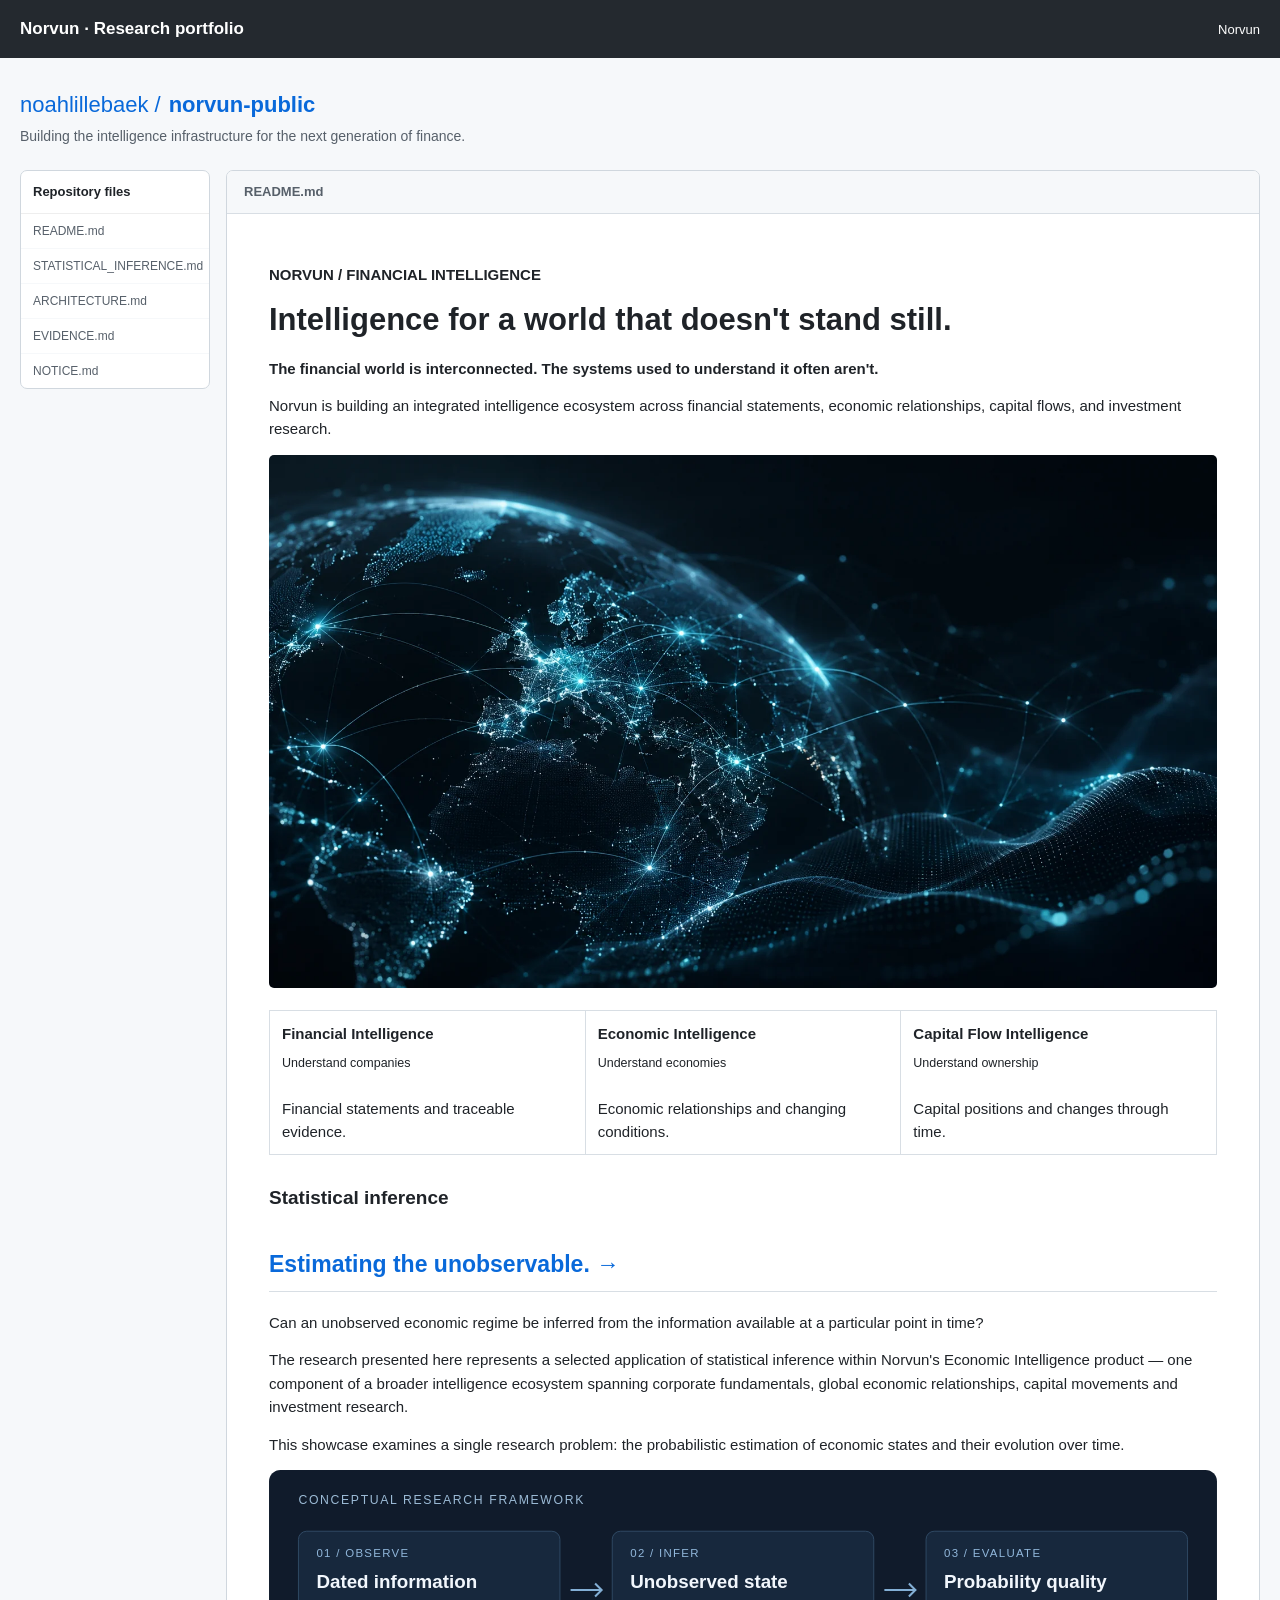
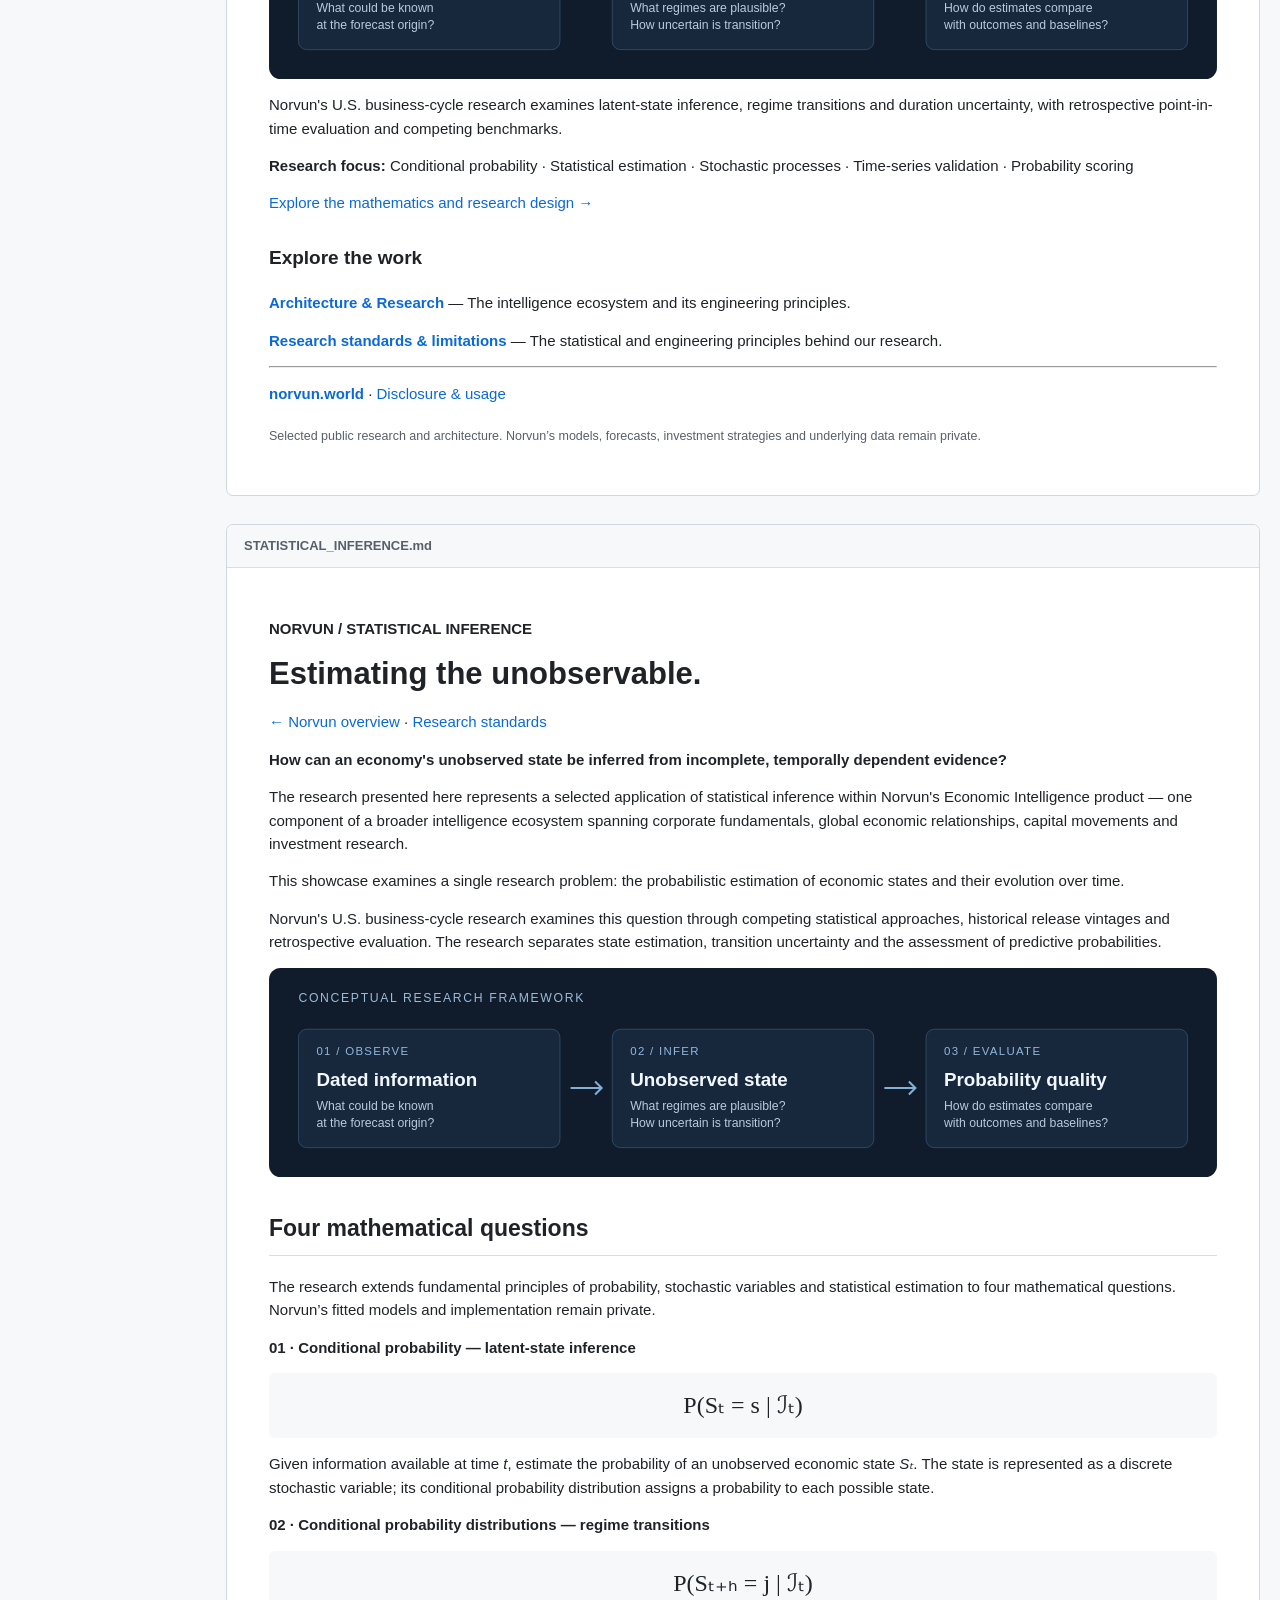
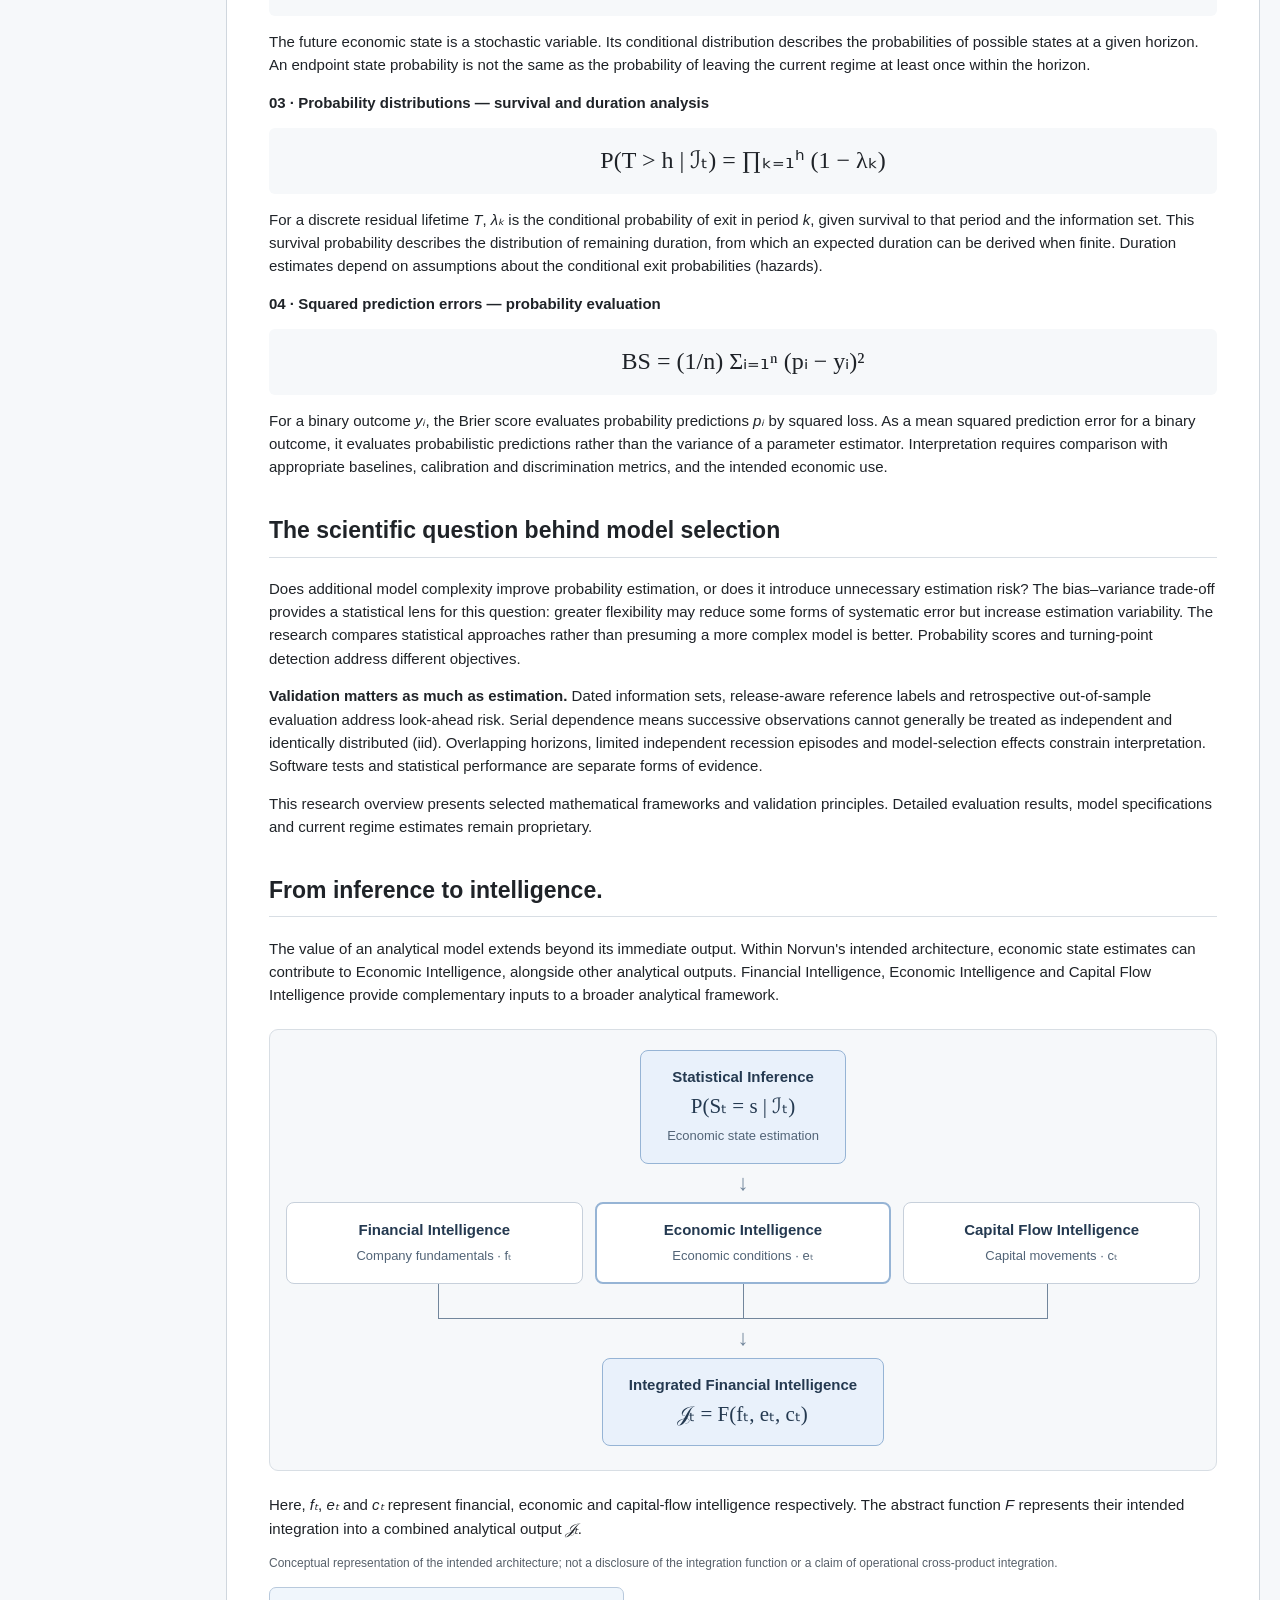
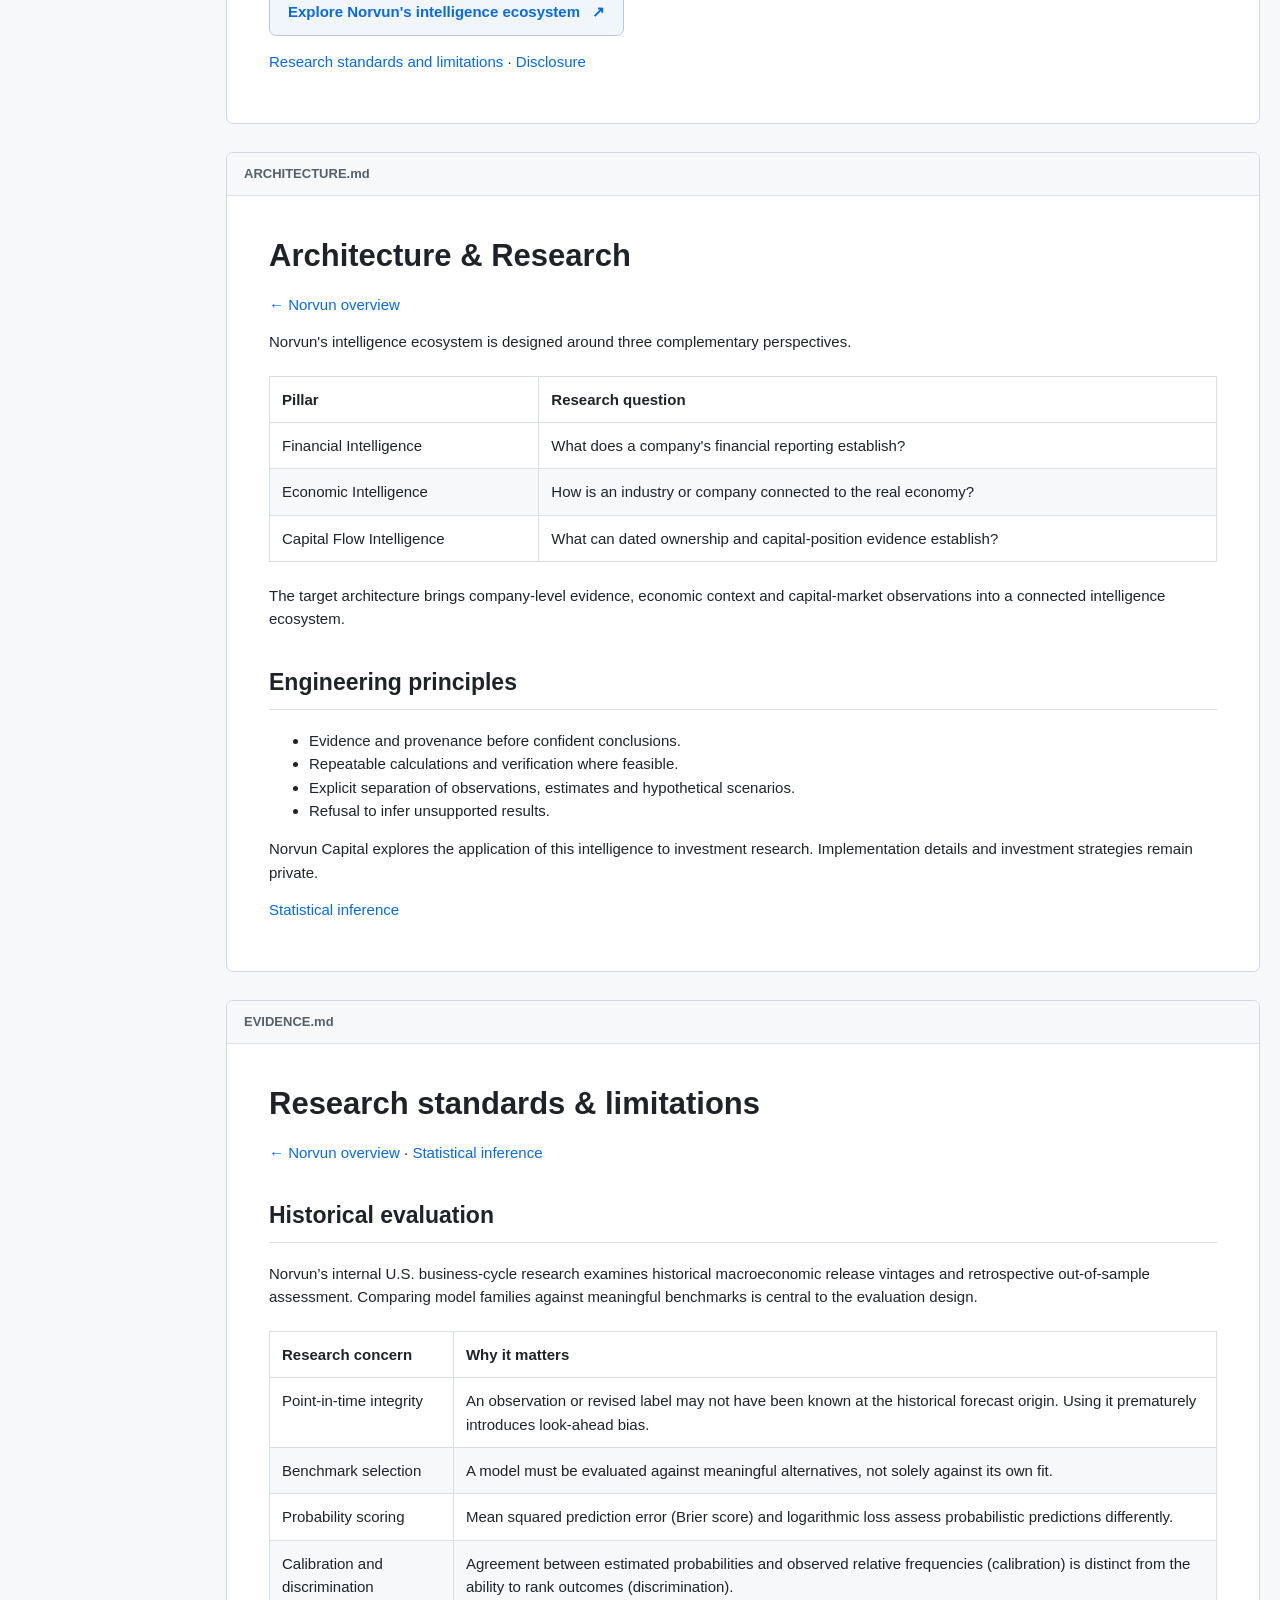
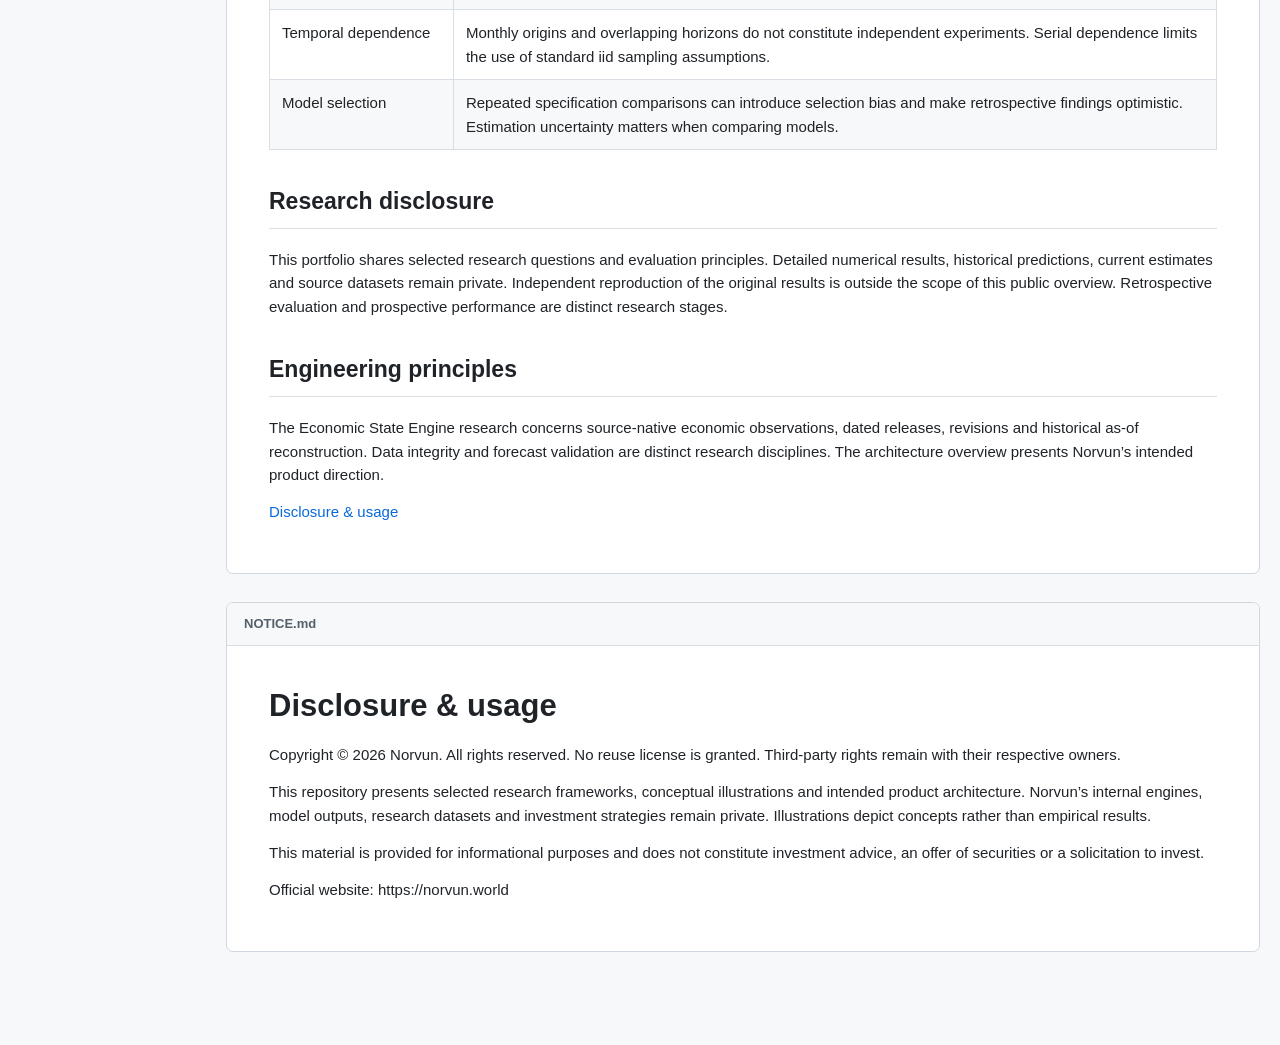
==== index.html @ 2fdc71f8 "Remove redundant research diagram footer" ====
<!doctype html><html lang="en"><head><meta charset="utf-8"><meta name="viewport" content="width=device-width,initial-scale=1"><title>Norvun — Financial Intelligence</title><style>
*{box-sizing:border-box}html{scroll-behavior:smooth}body{margin:0;background:#f6f8fa;color:#1f2328;font:15px/1.56 -apple-system,BlinkMacSystemFont,Segoe UI,Arial,sans-serif}a{color:#0969da;text-decoration:none}a:hover{text-decoration:underline}header{height:58px;background:#24292f;color:white;display:flex;align-items:center;justify-content:space-between;padding:0 max(20px,calc((100vw - 1150px)/2));position:sticky;top:0;z-index:5}.brand{font-weight:700;font-size:17px}.headerlinks a{color:#fff;margin-left:20px;font-size:13px}.page{max-width:1150px;margin:0 auto;padding:30px 20px 65px}.repotitle{font-size:22px;color:#0969da;display:flex;gap:8px;align-items:center;margin-bottom:4px}.repotitle strong{font-weight:650}.badge{border:1px solid #aeb7c2;border-radius:13px;color:#586069;font-size:11px;padding:0 8px}.description{color:#57606a;font-size:14px;margin:0 0 22px}.tabs{display:flex;gap:25px;border-bottom:1px solid #d8dee4;padding:0 12px 12px;margin-bottom:22px;font-size:14px}.tabs .active{border-bottom:2px solid #fd8c73;color:#1f2328;padding-bottom:10px;margin-bottom:-12px;font-weight:650}.layout{display:grid;grid-template-columns:235px 1fr;gap:18px}.side,.panel{background:#fff;border:1px solid #d0d7de;border-radius:7px;overflow:hidden}.side h3{font-size:13px;padding:16px;margin:0;border-bottom:1px solid #eee}.side a{display:block;padding:9px 16px;color:#57606a;font-size:13px;border-bottom:1px solid #f6f8fa}.side a:hover{background:#f6f8fa;text-decoration:none;color:#0969da}.panel{margin-bottom:28px}.filebar{background:#f6f8fa;border-bottom:1px solid #d8dee4;padding:11px 17px;font-size:13px;font-weight:600;color:#57606a}.md{padding:35px 42px}.md h1{font-size:31px;line-height:1.22;font-weight:650;margin:6px 0 18px}.md h2{font-size:23px;border-bottom:1px solid #d8dee4;padding-bottom:8px;margin-top:34px}.md h3{font-size:19px;margin-top:28px}.md p{margin:14px 0}.md img{max-width:100%;height:auto;border-radius:5px;display:block}.md table{border-spacing:0;border-collapse:collapse;width:100%;margin:22px 0}.md td,.md th{border:1px solid #d8dee4;padding:11px 12px;text-align:left;vertical-align:top}.md tr:nth-child(2n){background:#f6f8fa}.md pre{background:#f6f8fa;border-radius:7px;padding:14px 16px;overflow:auto;font-size:12px}.md code{font-family:ui-monospace,SFMono-Regular,Consolas,monospace}.md p sub{line-height:1.4;color:#57606a}.jump{padding:16px 20px;background:#eaf4ff;border:1px solid #b6dafb;border-radius:9px;margin:4px 0 24px;display:flex;align-items:center;justify-content:space-between;gap:10px}.jump strong{font-size:14px}.foot{font-size:12px;color:#57606a;text-align:center;padding:8px 0 20px}@media(max-width:800px){.layout{grid-template-columns:1fr}.side{display:none}.md{padding:22px 18px}.md h1{font-size:27px}.md table{font-size:12px}.page{padding:18px 10px}.tabs{gap:15px}.headerlinks{display:none}.jump{align-items:flex-start;flex-direction:column}}

.equation{text-align:center;font-family:Georgia,serif;font-size:24px;padding:14px 8px;background:#f6f8fa;border-radius:6px;overflow-x:auto}.panel{scroll-margin-top:80px}.preview-note{color:#57606a;font-size:12px;margin:8px 0 15px}@media(max-width:700px){.layout{display:block}.side{margin-bottom:15px}.md{padding:20px}.md h1{font-size:27px}}
/* Compact viewport-aware file navigation */
header{padding-inline:max(20px,calc((100vw - 1440px)/2 + 20px))}
.page{max-width:1440px}
.layout{grid-template-columns:max-content minmax(0,1fr);align-items:start;gap:16px}
.layout>div{min-width:0}
.side{position:sticky;top:74px;align-self:start;width:max-content;max-width:190px;height:auto;max-height:calc(100vh - 90px);max-height:calc(100dvh - 90px);overflow-y:auto;overscroll-behavior:contain;scrollbar-width:thin;z-index:3}
.side h3{padding:11px 12px;white-space:nowrap}
.side a{padding:8px 12px;white-space:nowrap;font-size:12px;line-height:1.5}
.side a:last-child{border-bottom:0}
.side a:focus-visible{outline:2px solid #0969da;outline-offset:-2px}
@media(max-width:800px){
  .layout{display:block}
  .side{display:flex;align-items:center;position:sticky;top:58px;width:100%;max-width:none;height:auto;max-height:none;overflow-x:auto;overflow-y:hidden;margin:0 0 14px;gap:0;background:#fff;box-shadow:0 2px 5px #1f232810;scrollbar-width:thin}
  .side h3{position:absolute;width:1px;height:1px;overflow:hidden;clip-path:inset(50%);padding:0;border:0}
  .side a{flex:0 0 auto;border-bottom:0;border-right:1px solid #f0f2f4;padding:10px 12px}
  .side a:last-child{border-right:0}
  .panel{scroll-margin-top:120px}
  .md table{display:block;overflow-x:auto}
}


/* Conceptual integrated intelligence diagram */
.connected-flow{padding:20px 16px 24px;background:#f6f8fa;border:1px solid #d8dee4;border-radius:9px;margin:22px 0;text-align:center}
.flow-node{background:white;border:1px solid #c7d0db;border-radius:8px;padding:16px 10px;min-width:0;display:flex;flex-direction:column;gap:5px;justify-content:center;align-items:center}
.flow-node strong{font-size:15px;line-height:1.35;color:#243950}
.flow-node small{font-size:13px;color:#526477}
.flow-start,.flow-end{background:#e9f1fb;border-color:#96b4d5;width:fit-content;max-width:100%;margin-inline:auto;padding-inline:26px}
.flow-start .flow-math,.flow-end .flow-math{font:21px/1.4 Georgia,serif;color:#243950}
.flow-arrow{font-size:22px;line-height:1.4;color:#72869c;padding:4px 0}
.flow-products{display:grid;grid-template-columns:repeat(3,minmax(0,1fr));gap:12px}
.flow-products .economic{border:2px solid #96b4d5}
.flow-merge{width:66.666%;height:35px;position:relative;margin:auto;border-bottom:1.5px solid #72869c;border-left:1.5px solid #72869c;border-right:1.5px solid #72869c}
.flow-merge:after{content:"";height:35px;position:absolute;left:50%;top:0;border-left:1.5px solid #72869c}
.flow-cta{display:inline-flex;align-items:center;gap:12px;border:1px solid #b8c9dc;border-radius:7px;background:#f0f6fc;color:#0969da;padding:12px 18px;font-weight:600;max-width:100%;text-align:left}
.flow-cta:hover{background:#e3effb;text-decoration:none}
.flow-note{color:#57606a;font-size:12px}
@media(max-width:540px){.connected-flow{padding:15px 7px 18px}.flow-products{gap:5px}.flow-node{padding:10px 4px}.flow-node strong{font-size:11px;overflow-wrap:anywhere}.flow-node small{font-size:10px}.flow-start,.flow-end{padding:12px 14px}.flow-start strong,.flow-end strong{font-size:14px}.flow-start .flow-math,.flow-end .flow-math{font-size:19px}}
</style></head><body><header><span class="brand">Norvun · Research portfolio</span><span class="headerlinks"><a href="https://norvun.world">Norvun</a></span></header><main class="page"><div class="repotitle">noahlillebaek / <strong>norvun-public</strong></div><p class="description">Building the intelligence infrastructure for the next generation of finance.</p><div class="layout"><aside class="side"><h3>Repository files</h3><a href="#readme">README.md</a><a href="#statistical_inference">STATISTICAL_INFERENCE.md</a><a href="#architecture">ARCHITECTURE.md</a><a href="#evidence">EVIDENCE.md</a><a href="#notice">NOTICE.md</a></aside><div><article class="panel" id="readme"><div class="filebar">README.md</div><div class="md"><p><strong>NORVUN / FINANCIAL INTELLIGENCE</strong></p>
<h1>Intelligence for a world that doesn't stand still.</h1>
<p><strong>The financial world is interconnected. The systems used to understand it often aren't.</strong></p>
<p>Norvun is building an integrated intelligence ecosystem across financial statements, economic relationships, capital flows, and investment research.</p>
<p><img alt="An illuminated network representing interconnected financial and economic systems" src="[data-uri]"/></p>
<table>
<tr>
<td valign="top" width="33%"><strong>Financial Intelligence</strong><br/><sub>Understand companies</sub><br/><br/>Financial statements and traceable evidence.</td>
<td valign="top" width="33%"><strong>Economic Intelligence</strong><br/><sub>Understand economies</sub><br/><br/>Economic relationships and changing conditions.</td>
<td valign="top" width="33%"><strong>Capital Flow Intelligence</strong><br/><sub>Understand ownership</sub><br/><br/>Capital positions and changes through time.</td>
</tr>
</table>
<h3>Statistical inference</h3>
<h2><a href="#statistical_inference">Estimating the unobservable. →</a></h2>
<p>Can an unobserved economic regime be inferred from the information available at a particular point in time?</p>
<p>The research presented here represents a selected application of statistical inference within Norvun's Economic Intelligence product — one component of a broader intelligence ecosystem spanning corporate fundamentals, global economic relationships, capital movements and investment research.</p>
<p>This showcase examines a single research problem: the probabilistic estimation of economic states and their evolution over time.</p>
<p><img alt="Conceptual statistical research workflow; no forecast or actual observations" src="[data-uri]"/></p>
<p>Norvun's U.S. business-cycle research examines latent-state inference, regime transitions and duration uncertainty, with retrospective point-in-time evaluation and competing benchmarks.</p>
<p><strong>Research focus:</strong> Conditional probability · Statistical estimation · Stochastic processes · Time-series validation · Probability scoring</p>
<p><a href="#statistical_inference">Explore the mathematics and research design →</a></p>
<h3>Explore the work</h3>
<p><a href="#architecture"><strong>Architecture &amp; Research</strong></a> — The intelligence ecosystem and its engineering principles.</p>
<p><a href="#evidence"><strong>Research standards &amp; limitations</strong></a> — The statistical and engineering principles behind our research.</p>
<hr/>
<p><strong><a href="https://norvun.world">norvun.world</a></strong> · <a href="#notice">Disclosure &amp; usage</a></p>
<p><sub>Selected public research and architecture. Norvun’s models, forecasts, investment strategies and underlying data remain private.</sub></p>
</div></article><article class="panel" id="statistical_inference"><div class="filebar">STATISTICAL_INFERENCE.md</div><div class="md"><p><strong>NORVUN / STATISTICAL INFERENCE</strong></p><h1>Estimating the unobservable.</h1>
<p><a href="#readme">← Norvun overview</a> · <a href="#evidence">Research standards</a></p>
<p><strong>How can an economy's unobserved state be inferred from incomplete, temporally dependent evidence?</strong></p>
<p>The research presented here represents a selected application of statistical inference within Norvun's Economic Intelligence product — one component of a broader intelligence ecosystem spanning corporate fundamentals, global economic relationships, capital movements and investment research.</p>
<p>This showcase examines a single research problem: the probabilistic estimation of economic states and their evolution over time.</p>
<p>Norvun's U.S. business-cycle research examines this question through competing statistical approaches, historical release vintages and retrospective evaluation. The research separates state estimation, transition uncertainty and the assessment of predictive probabilities.</p>
<p><img alt="Conceptual statistical research workflow; no forecast or actual observations" src="[data-uri]"/></p>
<h2>Four mathematical questions</h2>
<p>The research extends fundamental principles of probability, stochastic variables and statistical estimation to four mathematical questions. Norvun’s fitted models and implementation remain private.</p>
<p><strong>01 · Conditional probability — latent-state inference</strong></p>
<div class="equation">P(Sₜ = s | ℐₜ)</div>
<p>Given information available at time <i>t</i>, estimate the probability of an unobserved economic state <i>Sₜ</i>. The state is represented as a discrete stochastic variable; its conditional probability distribution assigns a probability to each possible state.</p>
<p><strong>02 · Conditional probability distributions — regime transitions</strong></p>
<div class="equation">P(Sₜ₊ₕ = j | ℐₜ)</div>
<p>The future economic state is a stochastic variable. Its conditional distribution describes the probabilities of possible states at a given horizon. An endpoint state probability is not the same as the probability of leaving the current regime at least once within the horizon.</p>
<p><strong>03 · Probability distributions — survival and duration analysis</strong></p>
<div class="equation">P(T &gt; h | ℐₜ) = ∏ₖ₌₁ʰ (1 − λₖ)</div>
<p>For a discrete residual lifetime <i>T</i>, <i>λₖ</i> is the conditional probability of exit in period <i>k</i>, given survival to that period and the information set. This survival probability describes the distribution of remaining duration, from which an expected duration can be derived when finite. Duration estimates depend on assumptions about the conditional exit probabilities (hazards).</p>
<p><strong>04 · Squared prediction errors — probability evaluation</strong></p>
<div class="equation">BS = (1/n) Σᵢ₌₁ⁿ (pᵢ − yᵢ)²</div>
<p>For a binary outcome <i>yᵢ</i>, the Brier score evaluates probability predictions <i>pᵢ</i> by squared loss. As a mean squared prediction error for a binary outcome, it evaluates probabilistic predictions rather than the variance of a parameter estimator. Interpretation requires comparison with appropriate baselines, calibration and discrimination metrics, and the intended economic use.</p>
<h2>The scientific question behind model selection</h2>
<p>Does additional model complexity improve probability estimation, or does it introduce unnecessary estimation risk? The bias–variance trade-off provides a statistical lens for this question: greater flexibility may reduce some forms of systematic error but increase estimation variability. The research compares statistical approaches rather than presuming a more complex model is better. Probability scores and turning-point detection address different objectives.</p>
<p><strong>Validation matters as much as estimation.</strong> Dated information sets, release-aware reference labels and retrospective out-of-sample evaluation address look-ahead risk. Serial dependence means successive observations cannot generally be treated as independent and identically distributed (iid). Overlapping horizons, limited independent recession episodes and model-selection effects constrain interpretation. Software tests and statistical performance are separate forms of evidence.</p>
<p>This research overview presents selected mathematical frameworks and validation principles. Detailed evaluation results, model specifications and current regime estimates remain proprietary.</p>
<h2>From inference to intelligence.</h2>
<p>The value of an analytical model extends beyond its immediate output. Within Norvun's intended architecture, economic state estimates can contribute to Economic Intelligence, alongside other analytical outputs. Financial Intelligence, Economic Intelligence and Capital Flow Intelligence provide complementary inputs to a broader analytical framework.</p>
<div class="connected-flow" role="group" aria-label="Conceptual integration of statistical inference and three intelligence products">
<div class="flow-node flow-start"><strong>Statistical Inference</strong><span class="flow-math">P(Sₜ = s | ℐₜ)</span><small>Economic state estimation</small></div>
<div class="flow-arrow" aria-hidden="true">↓</div>
<div class="flow-products"><div class="flow-node"><strong>Financial Intelligence</strong><small>Company fundamentals · fₜ</small></div><div class="flow-node economic"><strong>Economic Intelligence</strong><small>Economic conditions · eₜ</small></div><div class="flow-node"><strong>Capital Flow Intelligence</strong><small>Capital movements · cₜ</small></div></div>
<div class="flow-merge" aria-hidden="true"></div><div class="flow-arrow" aria-hidden="true">↓</div>
<div class="flow-node flow-end"><strong>Integrated Financial Intelligence</strong><span class="flow-math">𝒥ₜ = F(fₜ, eₜ, cₜ)</span></div>
</div>
<p>Here, <i>fₜ</i>, <i>eₜ</i> and <i>cₜ</i> represent financial, economic and capital-flow intelligence respectively. The abstract function <i>F</i> represents their intended integration into a combined analytical output <i>𝒥ₜ</i>.</p>
<p class="flow-note">Conceptual representation of the intended architecture; not a disclosure of the integration function or a claim of operational cross-product integration.</p>
<p><a class="flow-cta" href="https://norvun.world/index.html#intelligence">Explore Norvun's intelligence ecosystem <span aria-hidden="true">↗</span></a></p>
<p><a href="#evidence">Research standards and limitations</a> · <a href="#notice">Disclosure</a></p>
</div></article><article class="panel" id="architecture"><div class="filebar">ARCHITECTURE.md</div><div class="md"><h1>Architecture &amp; Research</h1>
<p><a href="#readme">← Norvun overview</a></p>
<p>Norvun's intelligence ecosystem is designed around three complementary perspectives.</p>
<table>
<thead>
<tr>
<th>Pillar</th>
<th>Research question</th>
</tr>
</thead>
<tbody>
<tr>
<td>Financial Intelligence</td>
<td>What does a company's financial reporting establish?</td>
</tr>
<tr>
<td>Economic Intelligence</td>
<td>How is an industry or company connected to the real economy?</td>
</tr>
<tr>
<td>Capital Flow Intelligence</td>
<td>What can dated ownership and capital-position evidence establish?</td>
</tr>
</tbody>
</table>
<p>The target architecture brings company-level evidence, economic context and capital-market observations into a connected intelligence ecosystem.</p>
<h2>Engineering principles</h2>
<ul>
<li>Evidence and provenance before confident conclusions.</li>
<li>Repeatable calculations and verification where feasible.</li>
<li>Explicit separation of observations, estimates and hypothetical scenarios.</li>
<li>Refusal to infer unsupported results.</li>
</ul>
<p>Norvun Capital explores the application of this intelligence to investment research. Implementation details and investment strategies remain private.</p>
<p><a href="#statistical_inference">Statistical inference</a></p>
</div></article><article class="panel" id="evidence"><div class="filebar">EVIDENCE.md</div><div class="md"><h1>Research standards &amp; limitations</h1>
<p><a href="#readme">← Norvun overview</a> · <a href="#statistical_inference">Statistical inference</a></p>
<h2>Historical evaluation</h2>
<p>Norvun’s internal U.S. business-cycle research examines historical macroeconomic release vintages and retrospective out-of-sample assessment. Comparing model families against meaningful benchmarks is central to the evaluation design.</p>
<table>
<thead>
<tr>
<th>Research concern</th>
<th>Why it matters</th>
</tr>
</thead>
<tbody>
<tr>
<td>Point-in-time integrity</td>
<td>An observation or revised label may not have been known at the historical forecast origin. Using it prematurely introduces look-ahead bias.</td>
</tr>
<tr>
<td>Benchmark selection</td>
<td>A model must be evaluated against meaningful alternatives, not solely against its own fit.</td>
</tr>
<tr>
<td>Probability scoring</td>
<td>Mean squared prediction error (Brier score) and logarithmic loss assess probabilistic predictions differently.</td>
</tr>
<tr>
<td>Calibration and discrimination</td>
<td>Agreement between estimated probabilities and observed relative frequencies (calibration) is distinct from the ability to rank outcomes (discrimination).</td>
</tr>
<tr>
<td>Temporal dependence</td>
<td>Monthly origins and overlapping horizons do not constitute independent experiments. Serial dependence limits the use of standard iid sampling assumptions.</td>
</tr>
<tr>
<td>Model selection</td>
<td>Repeated specification comparisons can introduce selection bias and make retrospective findings optimistic. Estimation uncertainty matters when comparing models.</td>
</tr>
</tbody>
</table>
<h2>Research disclosure</h2>
<p>This portfolio shares selected research questions and evaluation principles. Detailed numerical results, historical predictions, current estimates and source datasets remain private. Independent reproduction of the original results is outside the scope of this public overview. Retrospective evaluation and prospective performance are distinct research stages.</p>
<h2>Engineering principles</h2>
<p>The Economic State Engine research concerns source-native economic observations, dated releases, revisions and historical as-of reconstruction. Data integrity and forecast validation are distinct research disciplines. The architecture overview presents Norvun’s intended product direction.</p>
<p><a href="#notice">Disclosure &amp; usage</a></p>
</div></article><article class="panel" id="notice"><div class="filebar">NOTICE.md</div><div class="md"><h1>Disclosure &amp; usage</h1>
<p>Copyright © 2026 Norvun. All rights reserved. No reuse license is granted. Third-party rights remain with their respective owners.</p>
<p>This repository presents selected research frameworks, conceptual illustrations and intended product architecture. Norvun’s internal engines, model outputs, research datasets and investment strategies remain private. Illustrations depict concepts rather than empirical results.</p>
<p>This material is provided for informational purposes and does not constitute investment advice, an offer of securities or a solicitation to invest.</p>
<p>Official website: https://norvun.world</p>
</div></article></div></div></main></body></html>
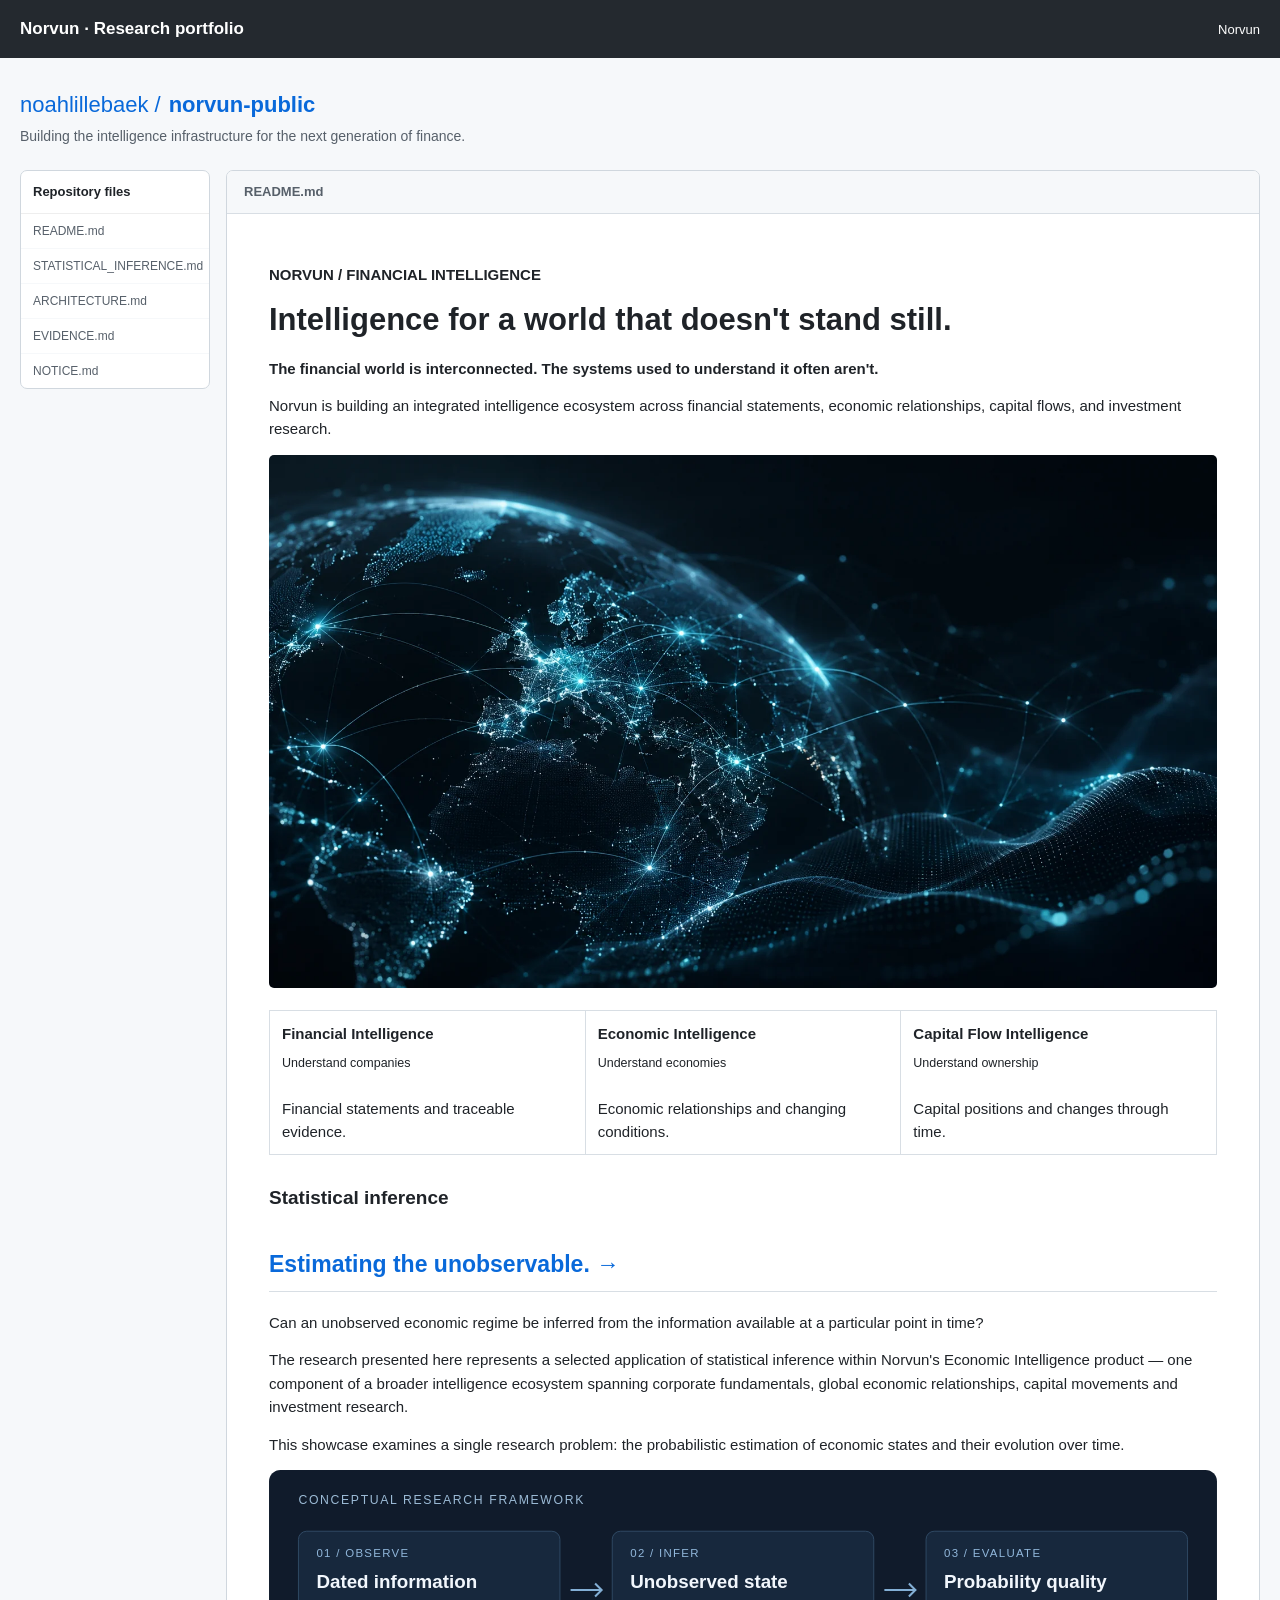
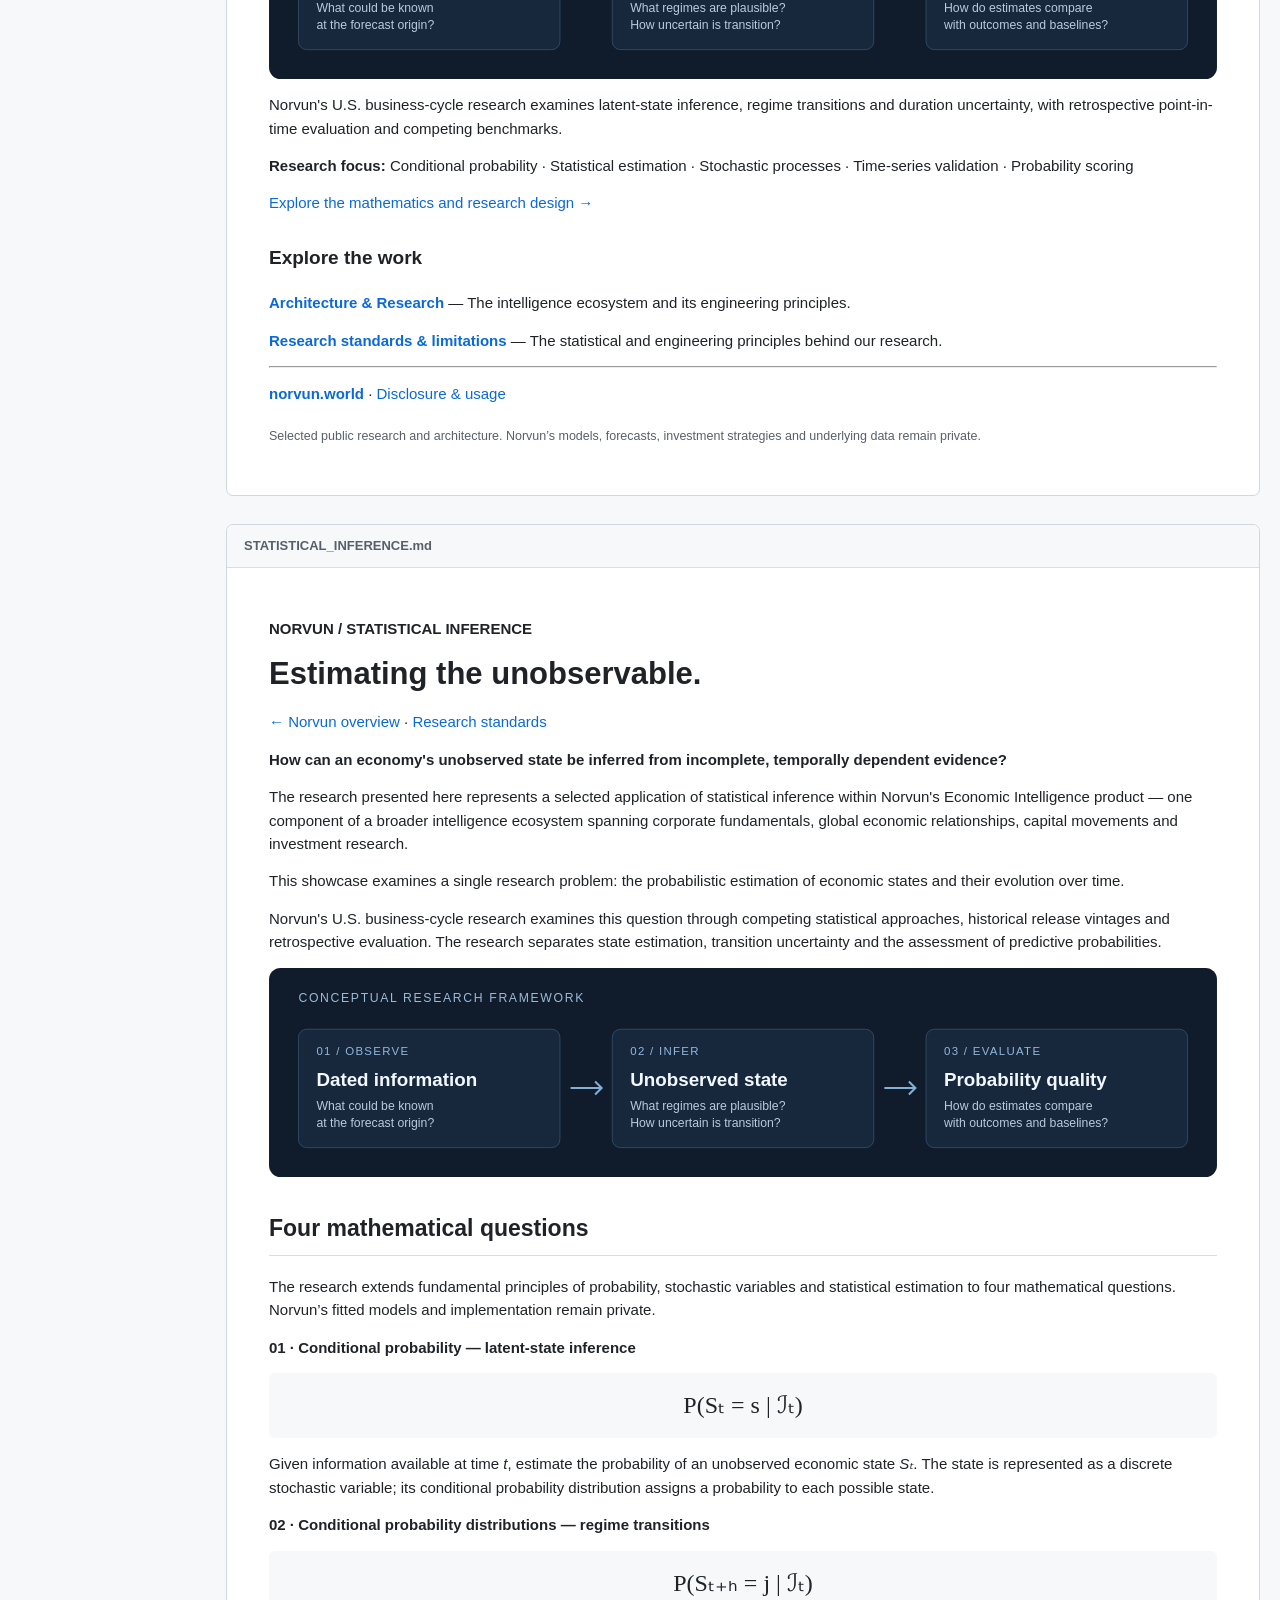
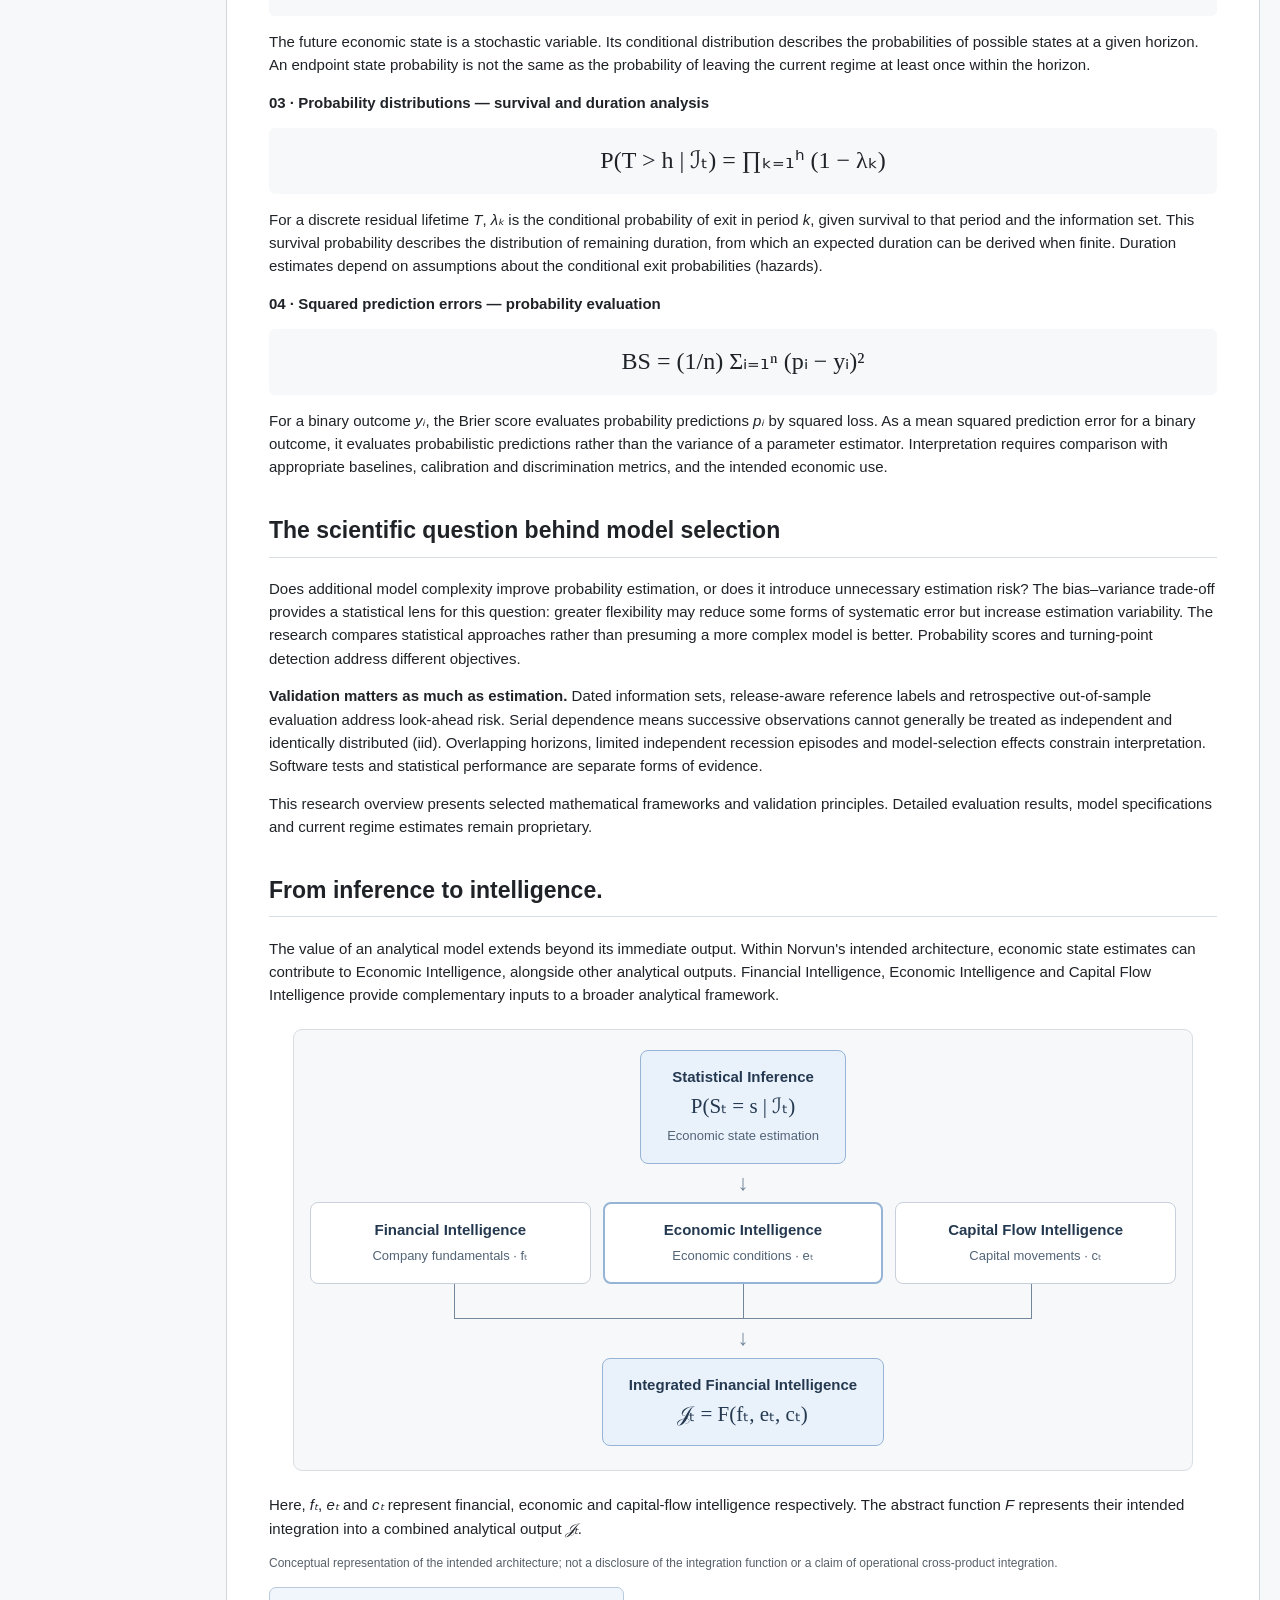
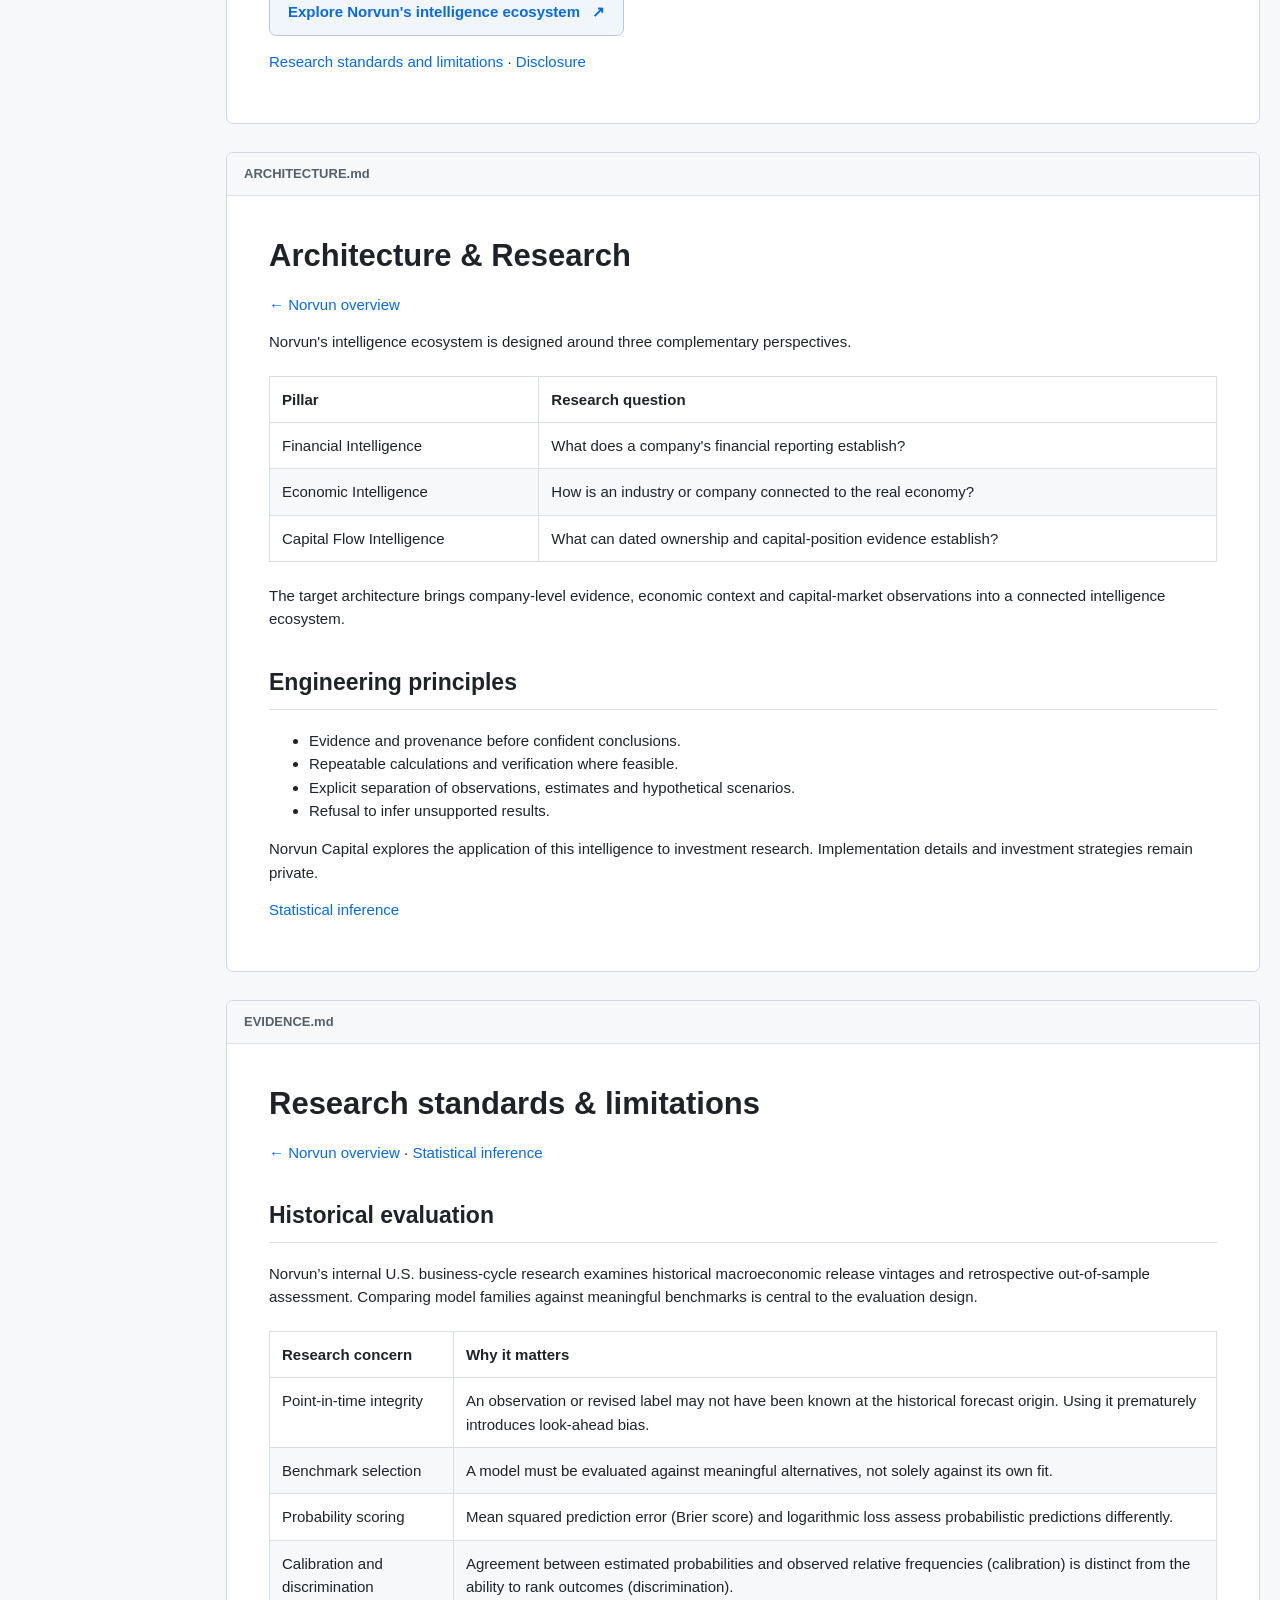
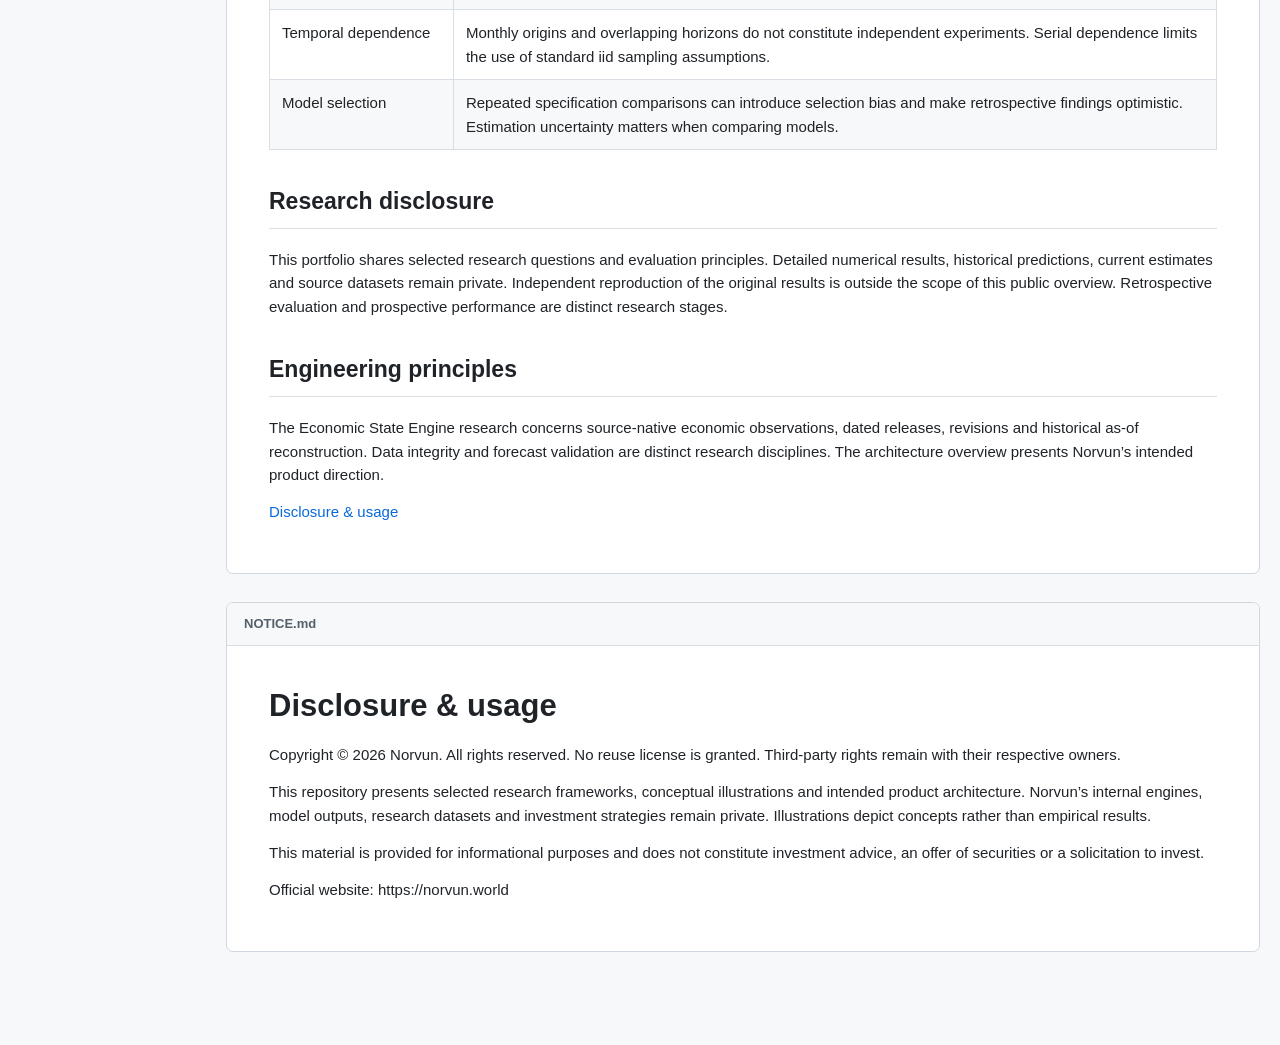
==== commit 2f645e52: "Center connected intelligence diagram" ====
--- a/index.html
+++ b/index.html
@@ -24,7 +24,7 @@
 
 
 /* Conceptual integrated intelligence diagram */
-.connected-flow{padding:20px 16px 24px;background:#f6f8fa;border:1px solid #d8dee4;border-radius:9px;margin:22px 0;text-align:center}
+.connected-flow{width:100%;max-width:900px;padding:20px 16px 24px;background:#f6f8fa;border:1px solid #d8dee4;border-radius:9px;margin:22px auto;text-align:center}
 .flow-node{background:white;border:1px solid #c7d0db;border-radius:8px;padding:16px 10px;min-width:0;display:flex;flex-direction:column;gap:5px;justify-content:center;align-items:center}
 .flow-node strong{font-size:15px;line-height:1.35;color:#243950}
 .flow-node small{font-size:13px;color:#526477}
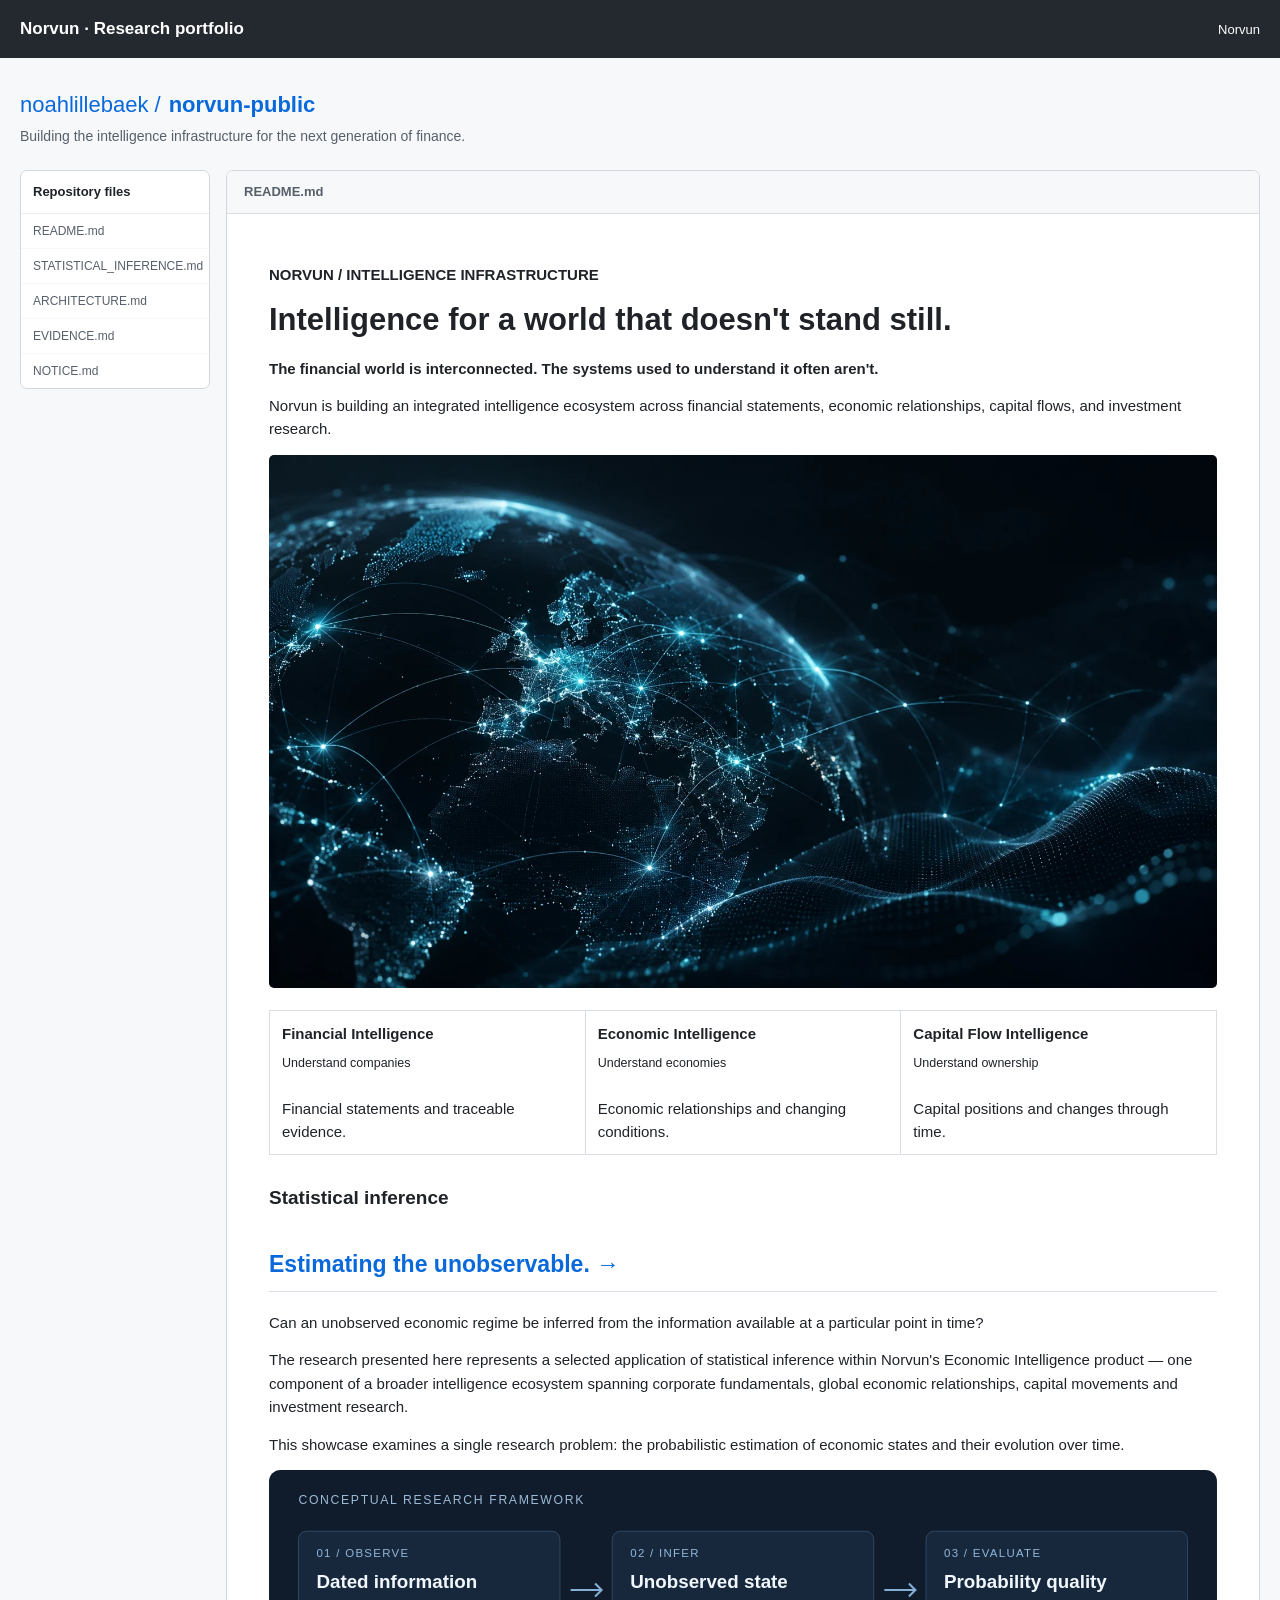
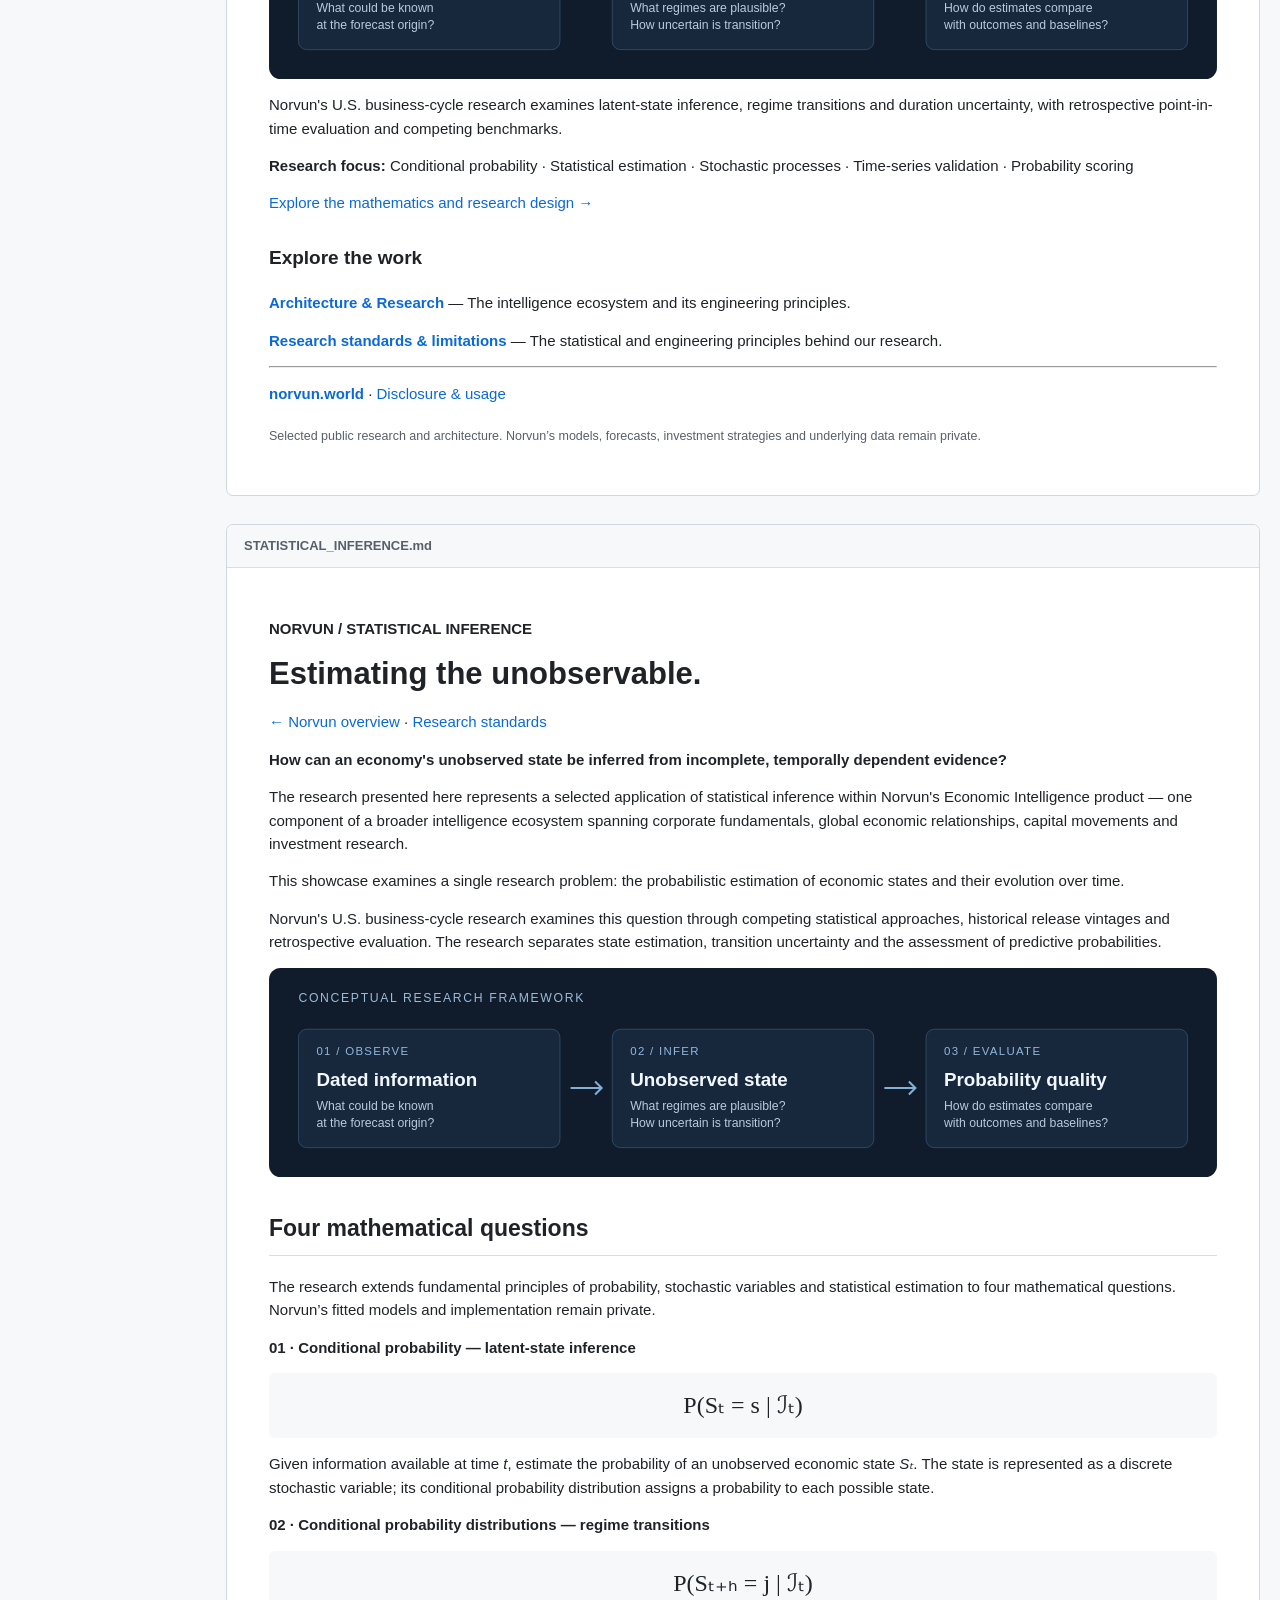
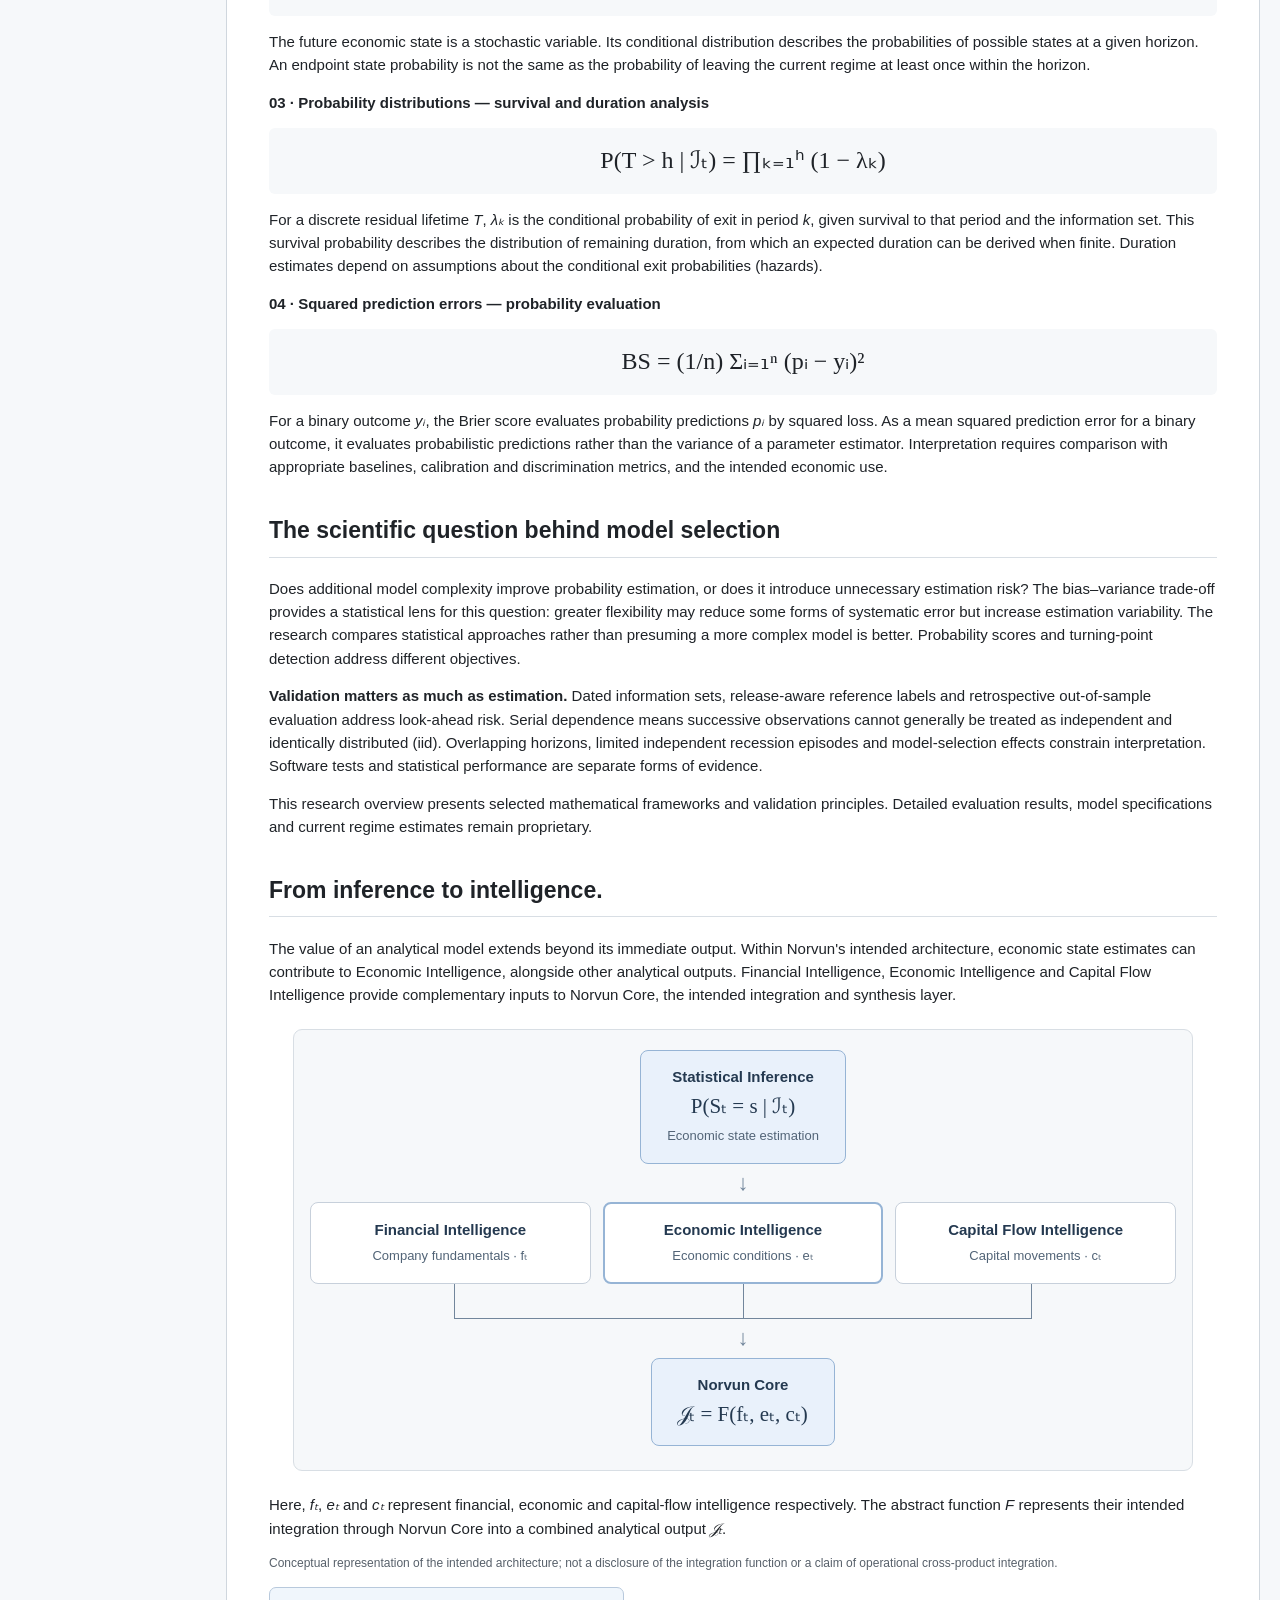
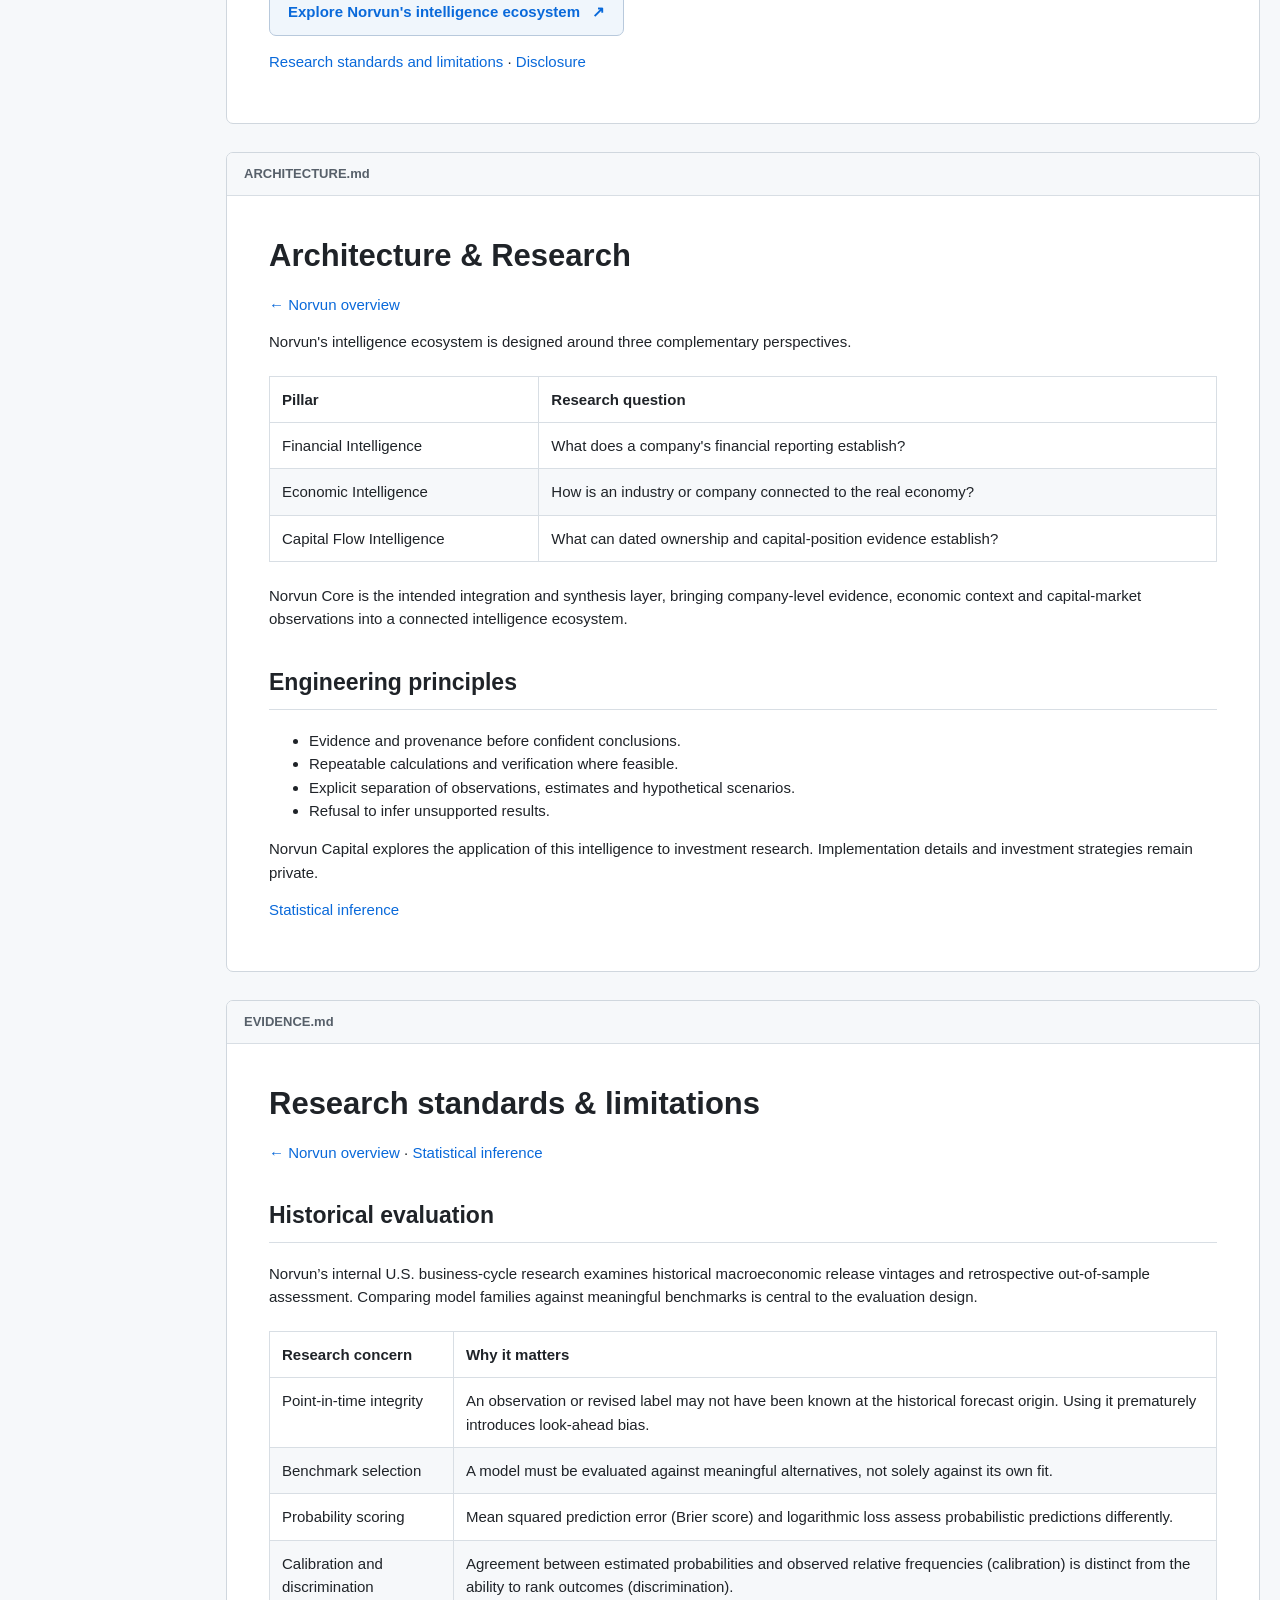
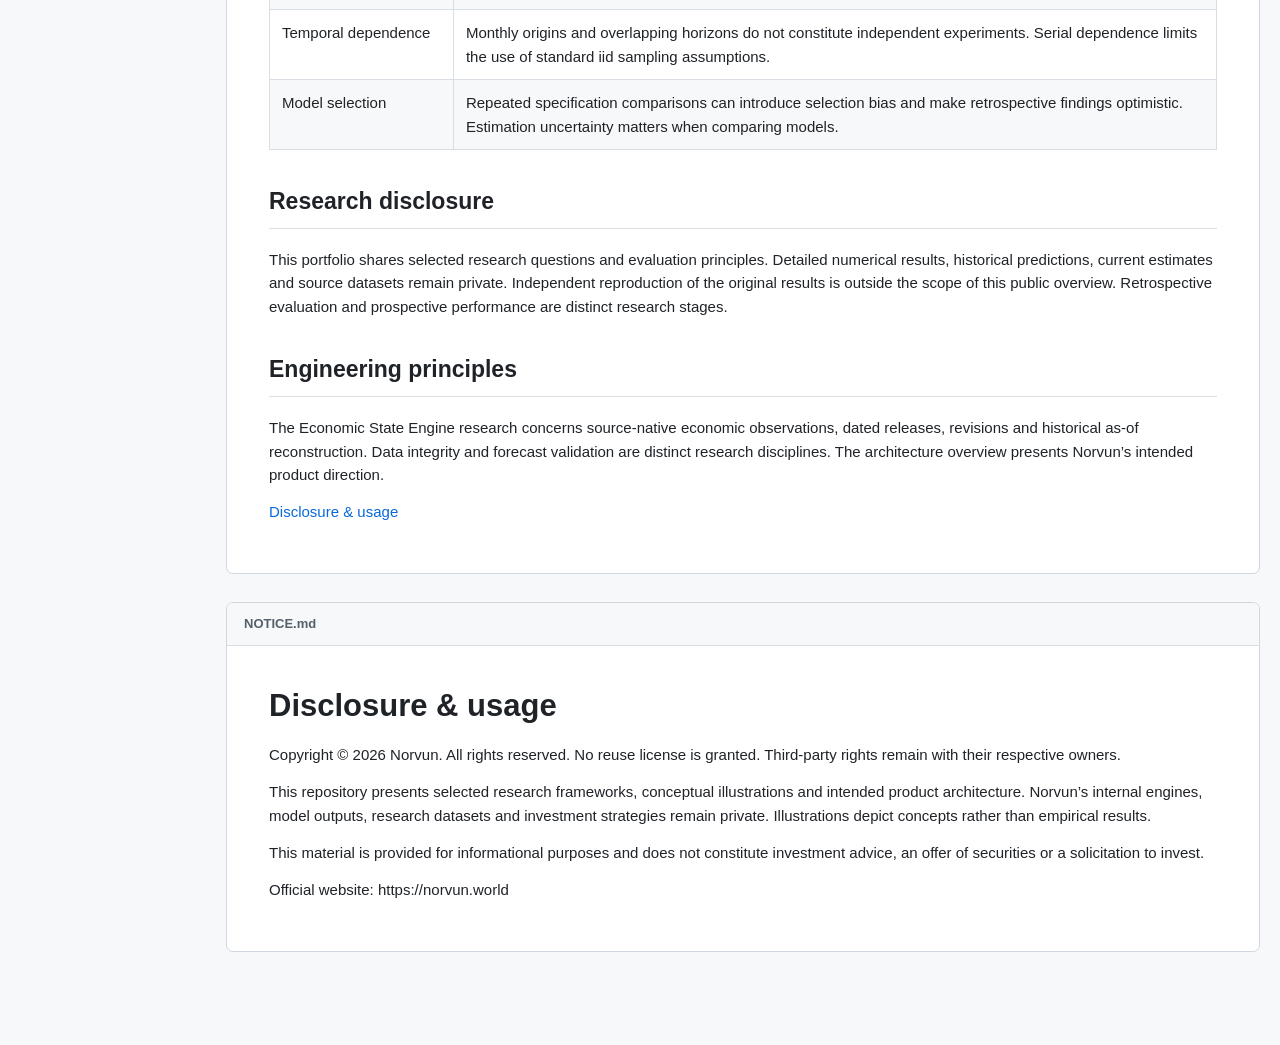
==== commit 5b47d0b2: "Distinguish Norvun Core and intelligence infrastructure from FI" ====
--- a/index.html
+++ b/index.html
@@ -1,4 +1,4 @@
-<!doctype html><html lang="en"><head><meta charset="utf-8"><meta name="viewport" content="width=device-width,initial-scale=1"><title>Norvun — Financial Intelligence</title><style>
+<!doctype html><html lang="en"><head><meta charset="utf-8"><meta name="viewport" content="width=device-width,initial-scale=1"><title>Norvun — Intelligence Infrastructure</title><style>
 *{box-sizing:border-box}html{scroll-behavior:smooth}body{margin:0;background:#f6f8fa;color:#1f2328;font:15px/1.56 -apple-system,BlinkMacSystemFont,Segoe UI,Arial,sans-serif}a{color:#0969da;text-decoration:none}a:hover{text-decoration:underline}header{height:58px;background:#24292f;color:white;display:flex;align-items:center;justify-content:space-between;padding:0 max(20px,calc((100vw - 1150px)/2));position:sticky;top:0;z-index:5}.brand{font-weight:700;font-size:17px}.headerlinks a{color:#fff;margin-left:20px;font-size:13px}.page{max-width:1150px;margin:0 auto;padding:30px 20px 65px}.repotitle{font-size:22px;color:#0969da;display:flex;gap:8px;align-items:center;margin-bottom:4px}.repotitle strong{font-weight:650}.badge{border:1px solid #aeb7c2;border-radius:13px;color:#586069;font-size:11px;padding:0 8px}.description{color:#57606a;font-size:14px;margin:0 0 22px}.tabs{display:flex;gap:25px;border-bottom:1px solid #d8dee4;padding:0 12px 12px;margin-bottom:22px;font-size:14px}.tabs .active{border-bottom:2px solid #fd8c73;color:#1f2328;padding-bottom:10px;margin-bottom:-12px;font-weight:650}.layout{display:grid;grid-template-columns:235px 1fr;gap:18px}.side,.panel{background:#fff;border:1px solid #d0d7de;border-radius:7px;overflow:hidden}.side h3{font-size:13px;padding:16px;margin:0;border-bottom:1px solid #eee}.side a{display:block;padding:9px 16px;color:#57606a;font-size:13px;border-bottom:1px solid #f6f8fa}.side a:hover{background:#f6f8fa;text-decoration:none;color:#0969da}.panel{margin-bottom:28px}.filebar{background:#f6f8fa;border-bottom:1px solid #d8dee4;padding:11px 17px;font-size:13px;font-weight:600;color:#57606a}.md{padding:35px 42px}.md h1{font-size:31px;line-height:1.22;font-weight:650;margin:6px 0 18px}.md h2{font-size:23px;border-bottom:1px solid #d8dee4;padding-bottom:8px;margin-top:34px}.md h3{font-size:19px;margin-top:28px}.md p{margin:14px 0}.md img{max-width:100%;height:auto;border-radius:5px;display:block}.md table{border-spacing:0;border-collapse:collapse;width:100%;margin:22px 0}.md td,.md th{border:1px solid #d8dee4;padding:11px 12px;text-align:left;vertical-align:top}.md tr:nth-child(2n){background:#f6f8fa}.md pre{background:#f6f8fa;border-radius:7px;padding:14px 16px;overflow:auto;font-size:12px}.md code{font-family:ui-monospace,SFMono-Regular,Consolas,monospace}.md p sub{line-height:1.4;color:#57606a}.jump{padding:16px 20px;background:#eaf4ff;border:1px solid #b6dafb;border-radius:9px;margin:4px 0 24px;display:flex;align-items:center;justify-content:space-between;gap:10px}.jump strong{font-size:14px}.foot{font-size:12px;color:#57606a;text-align:center;padding:8px 0 20px}@media(max-width:800px){.layout{grid-template-columns:1fr}.side{display:none}.md{padding:22px 18px}.md h1{font-size:27px}.md table{font-size:12px}.page{padding:18px 10px}.tabs{gap:15px}.headerlinks{display:none}.jump{align-items:flex-start;flex-direction:column}}
 
 .equation{text-align:center;font-family:Georgia,serif;font-size:24px;padding:14px 8px;background:#f6f8fa;border-radius:6px;overflow-x:auto}.panel{scroll-margin-top:80px}.preview-note{color:#57606a;font-size:12px;margin:8px 0 15px}@media(max-width:700px){.layout{display:block}.side{margin-bottom:15px}.md{padding:20px}.md h1{font-size:27px}}
@@ -39,7 +39,7 @@
 .flow-cta:hover{background:#e3effb;text-decoration:none}
 .flow-note{color:#57606a;font-size:12px}
 @media(max-width:540px){.connected-flow{padding:15px 7px 18px}.flow-products{gap:5px}.flow-node{padding:10px 4px}.flow-node strong{font-size:11px;overflow-wrap:anywhere}.flow-node small{font-size:10px}.flow-start,.flow-end{padding:12px 14px}.flow-start strong,.flow-end strong{font-size:14px}.flow-start .flow-math,.flow-end .flow-math{font-size:19px}}
-</style></head><body><header><span class="brand">Norvun · Research portfolio</span><span class="headerlinks"><a href="https://norvun.world">Norvun</a></span></header><main class="page"><div class="repotitle">noahlillebaek / <strong>norvun-public</strong></div><p class="description">Building the intelligence infrastructure for the next generation of finance.</p><div class="layout"><aside class="side"><h3>Repository files</h3><a href="#readme">README.md</a><a href="#statistical_inference">STATISTICAL_INFERENCE.md</a><a href="#architecture">ARCHITECTURE.md</a><a href="#evidence">EVIDENCE.md</a><a href="#notice">NOTICE.md</a></aside><div><article class="panel" id="readme"><div class="filebar">README.md</div><div class="md"><p><strong>NORVUN / FINANCIAL INTELLIGENCE</strong></p>
+</style></head><body><header><span class="brand">Norvun · Research portfolio</span><span class="headerlinks"><a href="https://norvun.world">Norvun</a></span></header><main class="page"><div class="repotitle">noahlillebaek / <strong>norvun-public</strong></div><p class="description">Building the intelligence infrastructure for the next generation of finance.</p><div class="layout"><aside class="side"><h3>Repository files</h3><a href="#readme">README.md</a><a href="#statistical_inference">STATISTICAL_INFERENCE.md</a><a href="#architecture">ARCHITECTURE.md</a><a href="#evidence">EVIDENCE.md</a><a href="#notice">NOTICE.md</a></aside><div><article class="panel" id="readme"><div class="filebar">README.md</div><div class="md"><p><strong>NORVUN / INTELLIGENCE INFRASTRUCTURE</strong></p>
 <h1>Intelligence for a world that doesn't stand still.</h1>
 <p><strong>The financial world is interconnected. The systems used to understand it often aren't.</strong></p>
 <p>Norvun is building an integrated intelligence ecosystem across financial statements, economic relationships, capital flows, and investment research.</p>
@@ -92,15 +92,15 @@
 <p><strong>Validation matters as much as estimation.</strong> Dated information sets, release-aware reference labels and retrospective out-of-sample evaluation address look-ahead risk. Serial dependence means successive observations cannot generally be treated as independent and identically distributed (iid). Overlapping horizons, limited independent recession episodes and model-selection effects constrain interpretation. Software tests and statistical performance are separate forms of evidence.</p>
 <p>This research overview presents selected mathematical frameworks and validation principles. Detailed evaluation results, model specifications and current regime estimates remain proprietary.</p>
 <h2>From inference to intelligence.</h2>
-<p>The value of an analytical model extends beyond its immediate output. Within Norvun's intended architecture, economic state estimates can contribute to Economic Intelligence, alongside other analytical outputs. Financial Intelligence, Economic Intelligence and Capital Flow Intelligence provide complementary inputs to a broader analytical framework.</p>
+<p>The value of an analytical model extends beyond its immediate output. Within Norvun's intended architecture, economic state estimates can contribute to Economic Intelligence, alongside other analytical outputs. Financial Intelligence, Economic Intelligence and Capital Flow Intelligence provide complementary inputs to Norvun Core, the intended integration and synthesis layer.</p>
 <div class="connected-flow" role="group" aria-label="Conceptual integration of statistical inference and three intelligence products">
 <div class="flow-node flow-start"><strong>Statistical Inference</strong><span class="flow-math">P(Sₜ = s | ℐₜ)</span><small>Economic state estimation</small></div>
 <div class="flow-arrow" aria-hidden="true">↓</div>
 <div class="flow-products"><div class="flow-node"><strong>Financial Intelligence</strong><small>Company fundamentals · fₜ</small></div><div class="flow-node economic"><strong>Economic Intelligence</strong><small>Economic conditions · eₜ</small></div><div class="flow-node"><strong>Capital Flow Intelligence</strong><small>Capital movements · cₜ</small></div></div>
 <div class="flow-merge" aria-hidden="true"></div><div class="flow-arrow" aria-hidden="true">↓</div>
-<div class="flow-node flow-end"><strong>Integrated Financial Intelligence</strong><span class="flow-math">𝒥ₜ = F(fₜ, eₜ, cₜ)</span></div>
+<div class="flow-node flow-end"><strong>Norvun Core</strong><span class="flow-math">𝒥ₜ = F(fₜ, eₜ, cₜ)</span></div>
 </div>
-<p>Here, <i>fₜ</i>, <i>eₜ</i> and <i>cₜ</i> represent financial, economic and capital-flow intelligence respectively. The abstract function <i>F</i> represents their intended integration into a combined analytical output <i>𝒥ₜ</i>.</p>
+<p>Here, <i>fₜ</i>, <i>eₜ</i> and <i>cₜ</i> represent financial, economic and capital-flow intelligence respectively. The abstract function <i>F</i> represents their intended integration through Norvun Core into a combined analytical output <i>𝒥ₜ</i>.</p>
 <p class="flow-note">Conceptual representation of the intended architecture; not a disclosure of the integration function or a claim of operational cross-product integration.</p>
 <p><a class="flow-cta" href="https://norvun.world/index.html#intelligence">Explore Norvun's intelligence ecosystem <span aria-hidden="true">↗</span></a></p>
 <p><a href="#evidence">Research standards and limitations</a> · <a href="#notice">Disclosure</a></p>
@@ -129,7 +129,7 @@
 </tr>
 </tbody>
 </table>
-<p>The target architecture brings company-level evidence, economic context and capital-market observations into a connected intelligence ecosystem.</p>
+<p>Norvun Core is the intended integration and synthesis layer, bringing company-level evidence, economic context and capital-market observations into a connected intelligence ecosystem.</p>
 <h2>Engineering principles</h2>
 <ul>
 <li>Evidence and provenance before confident conclusions.</li>
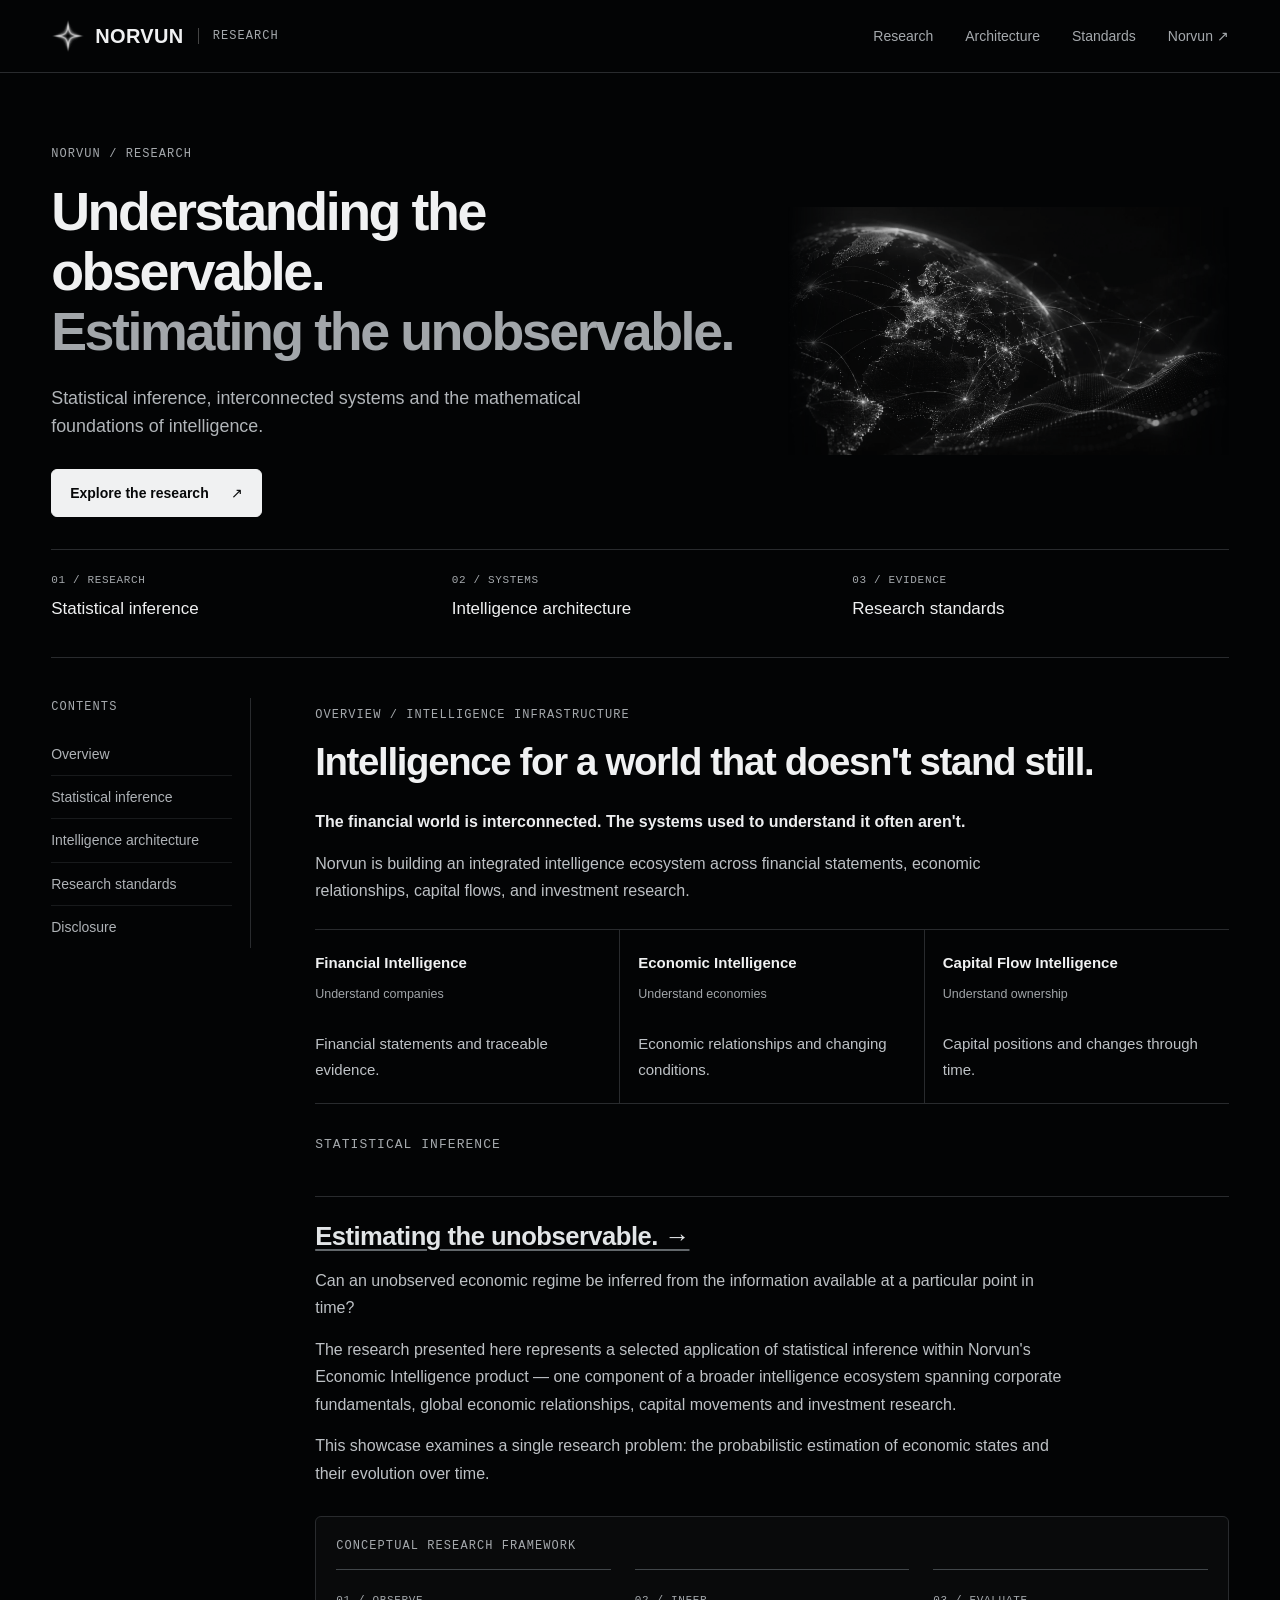
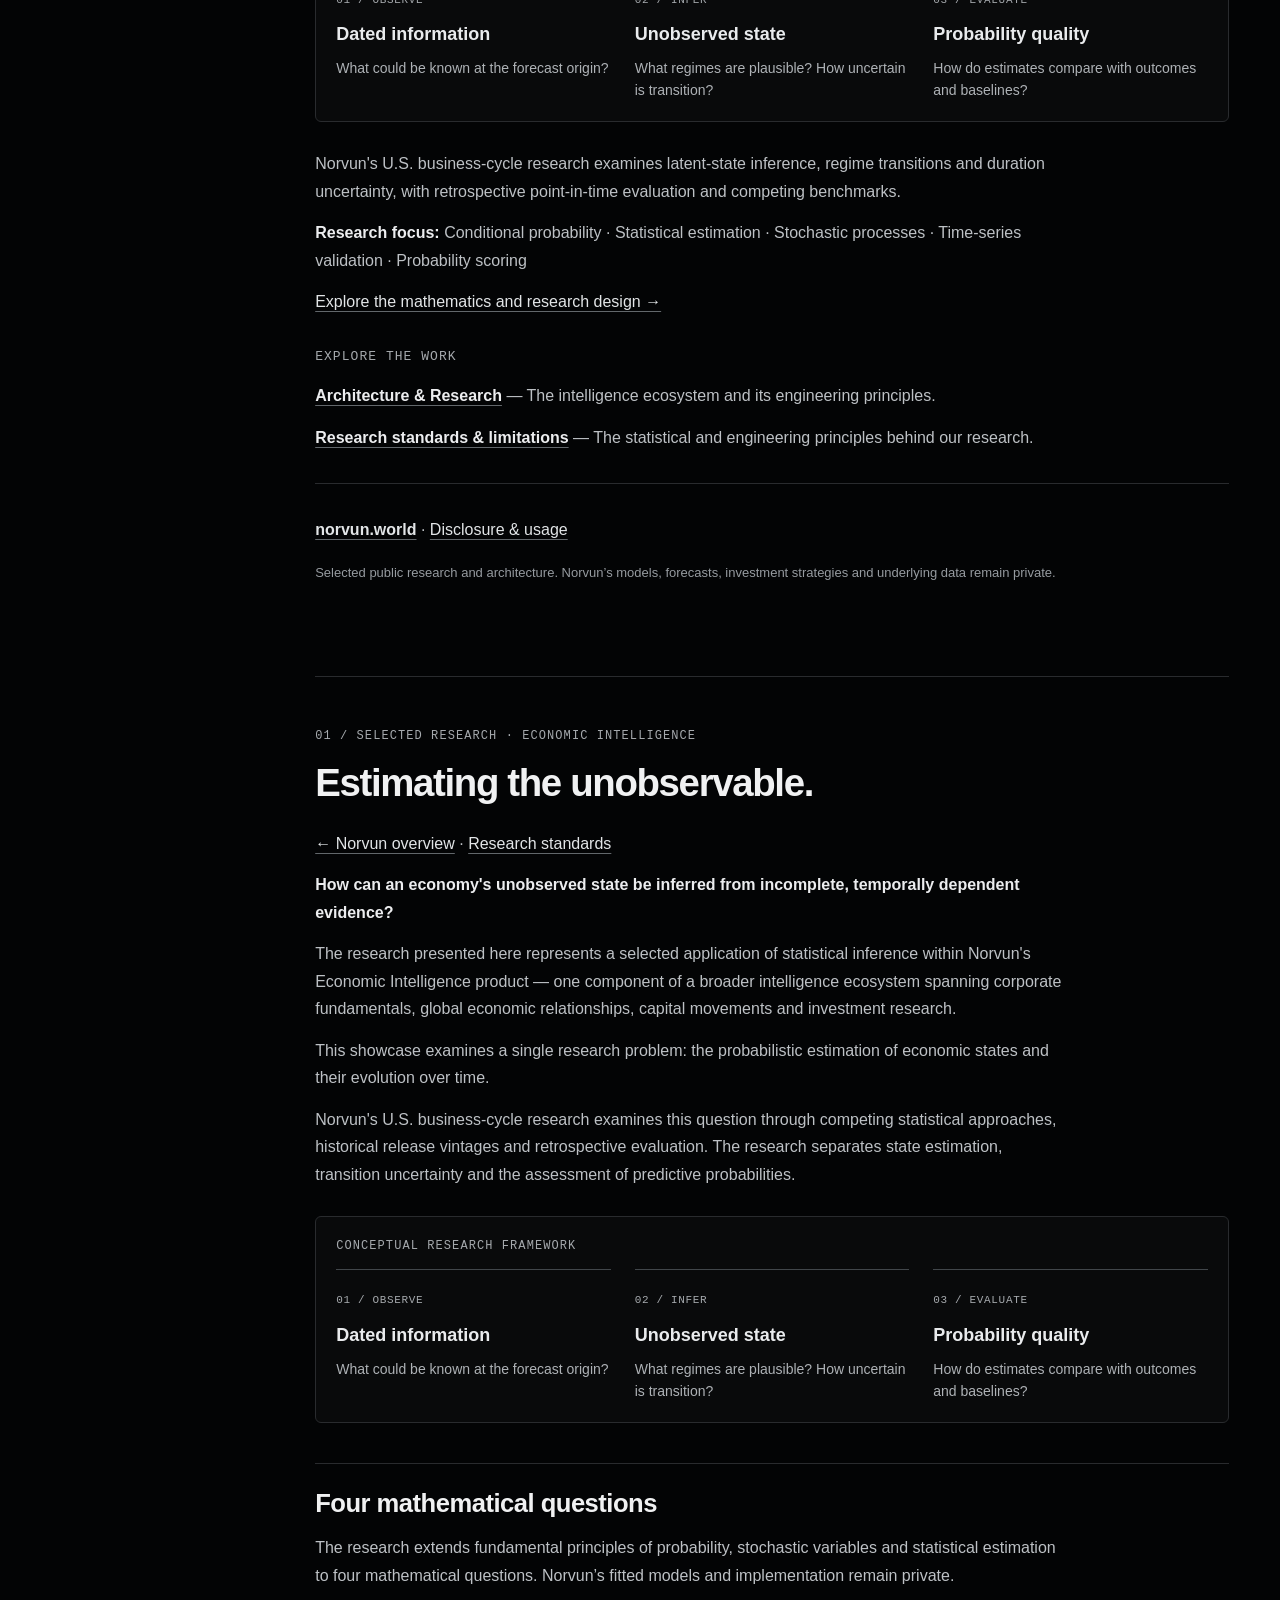
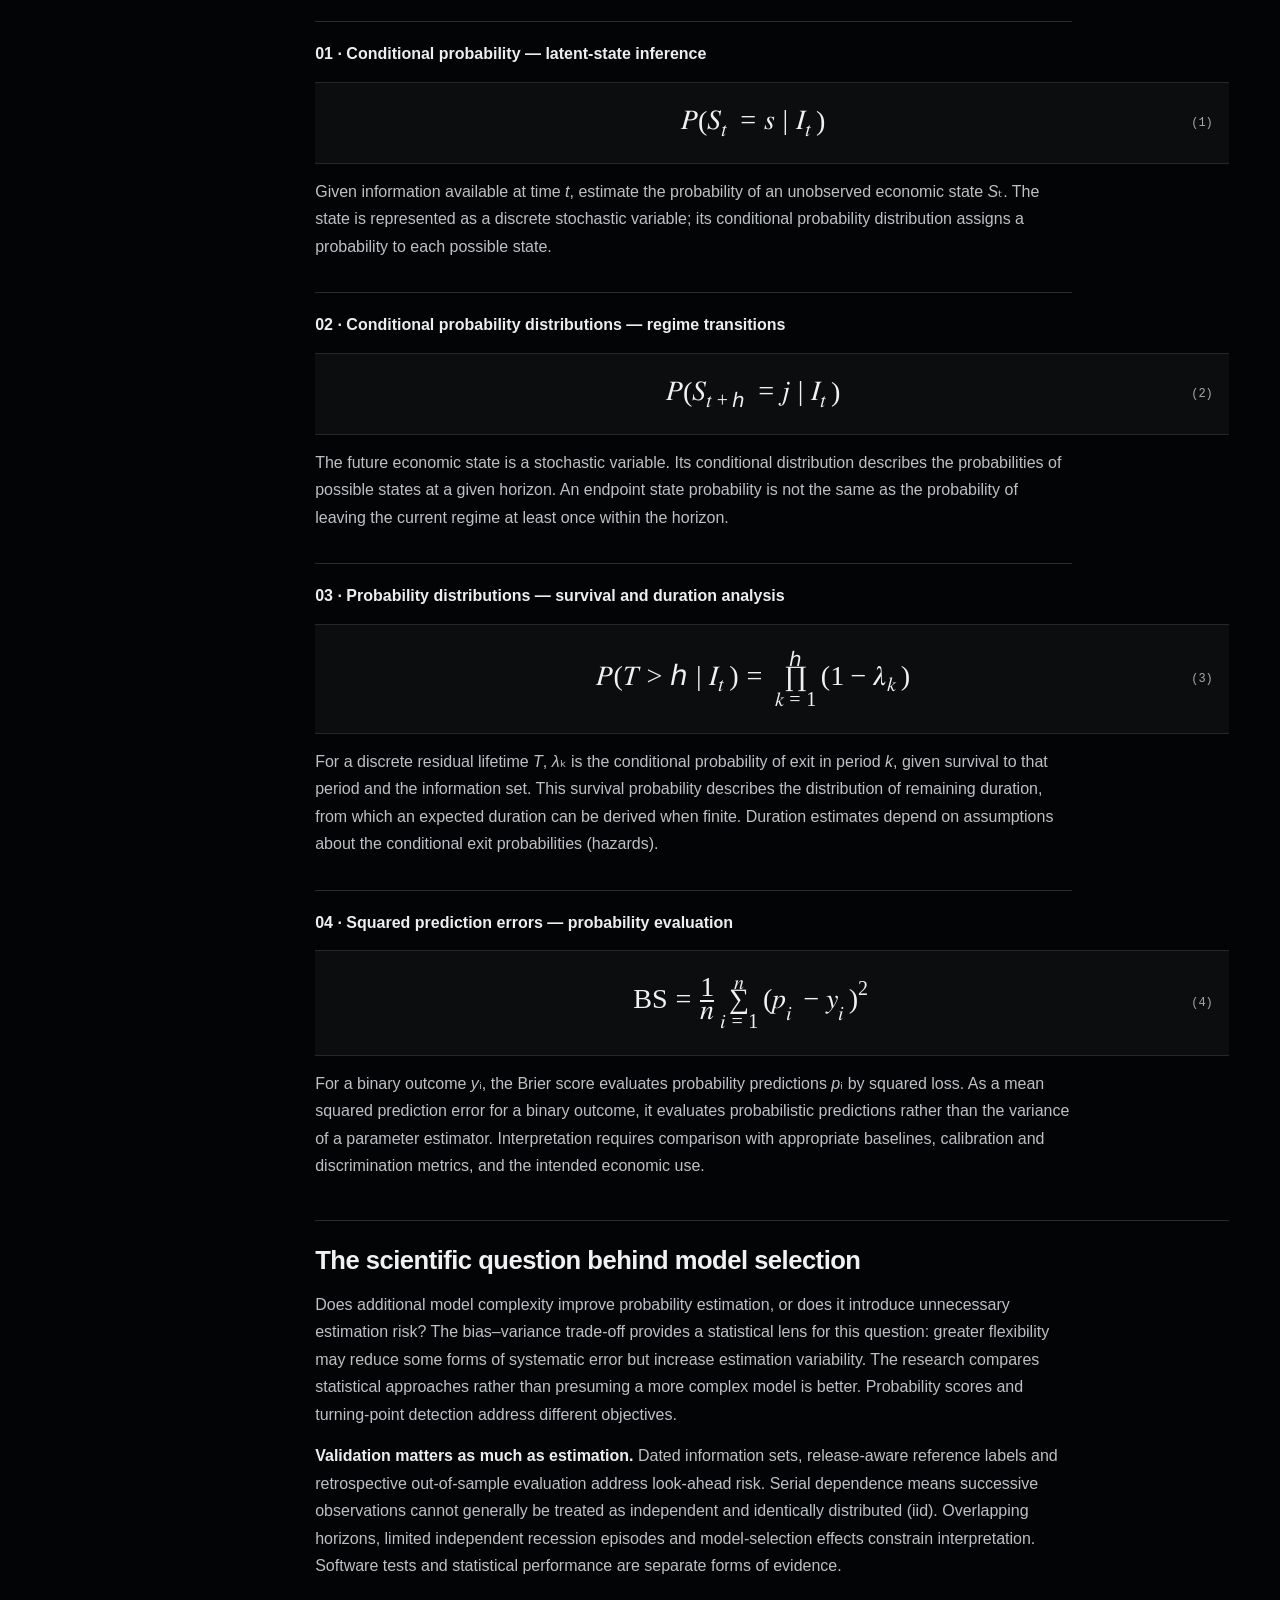
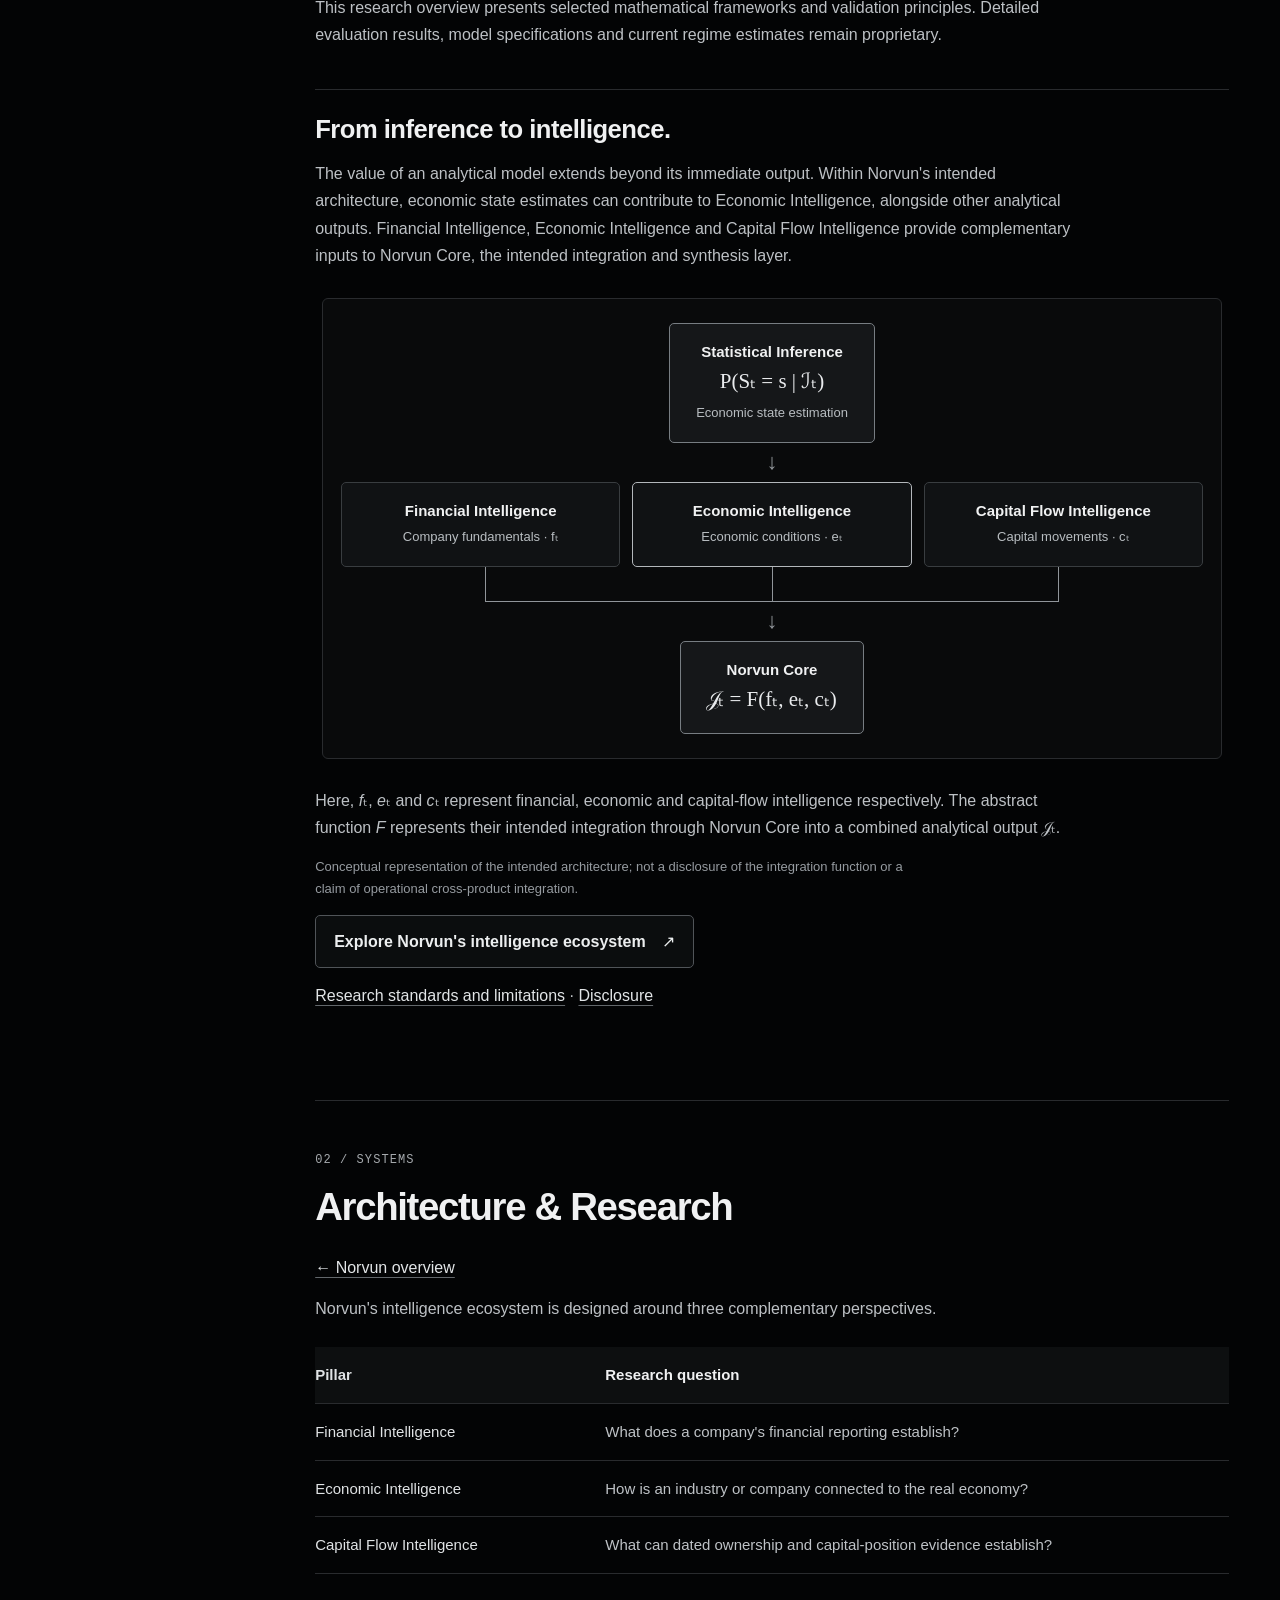
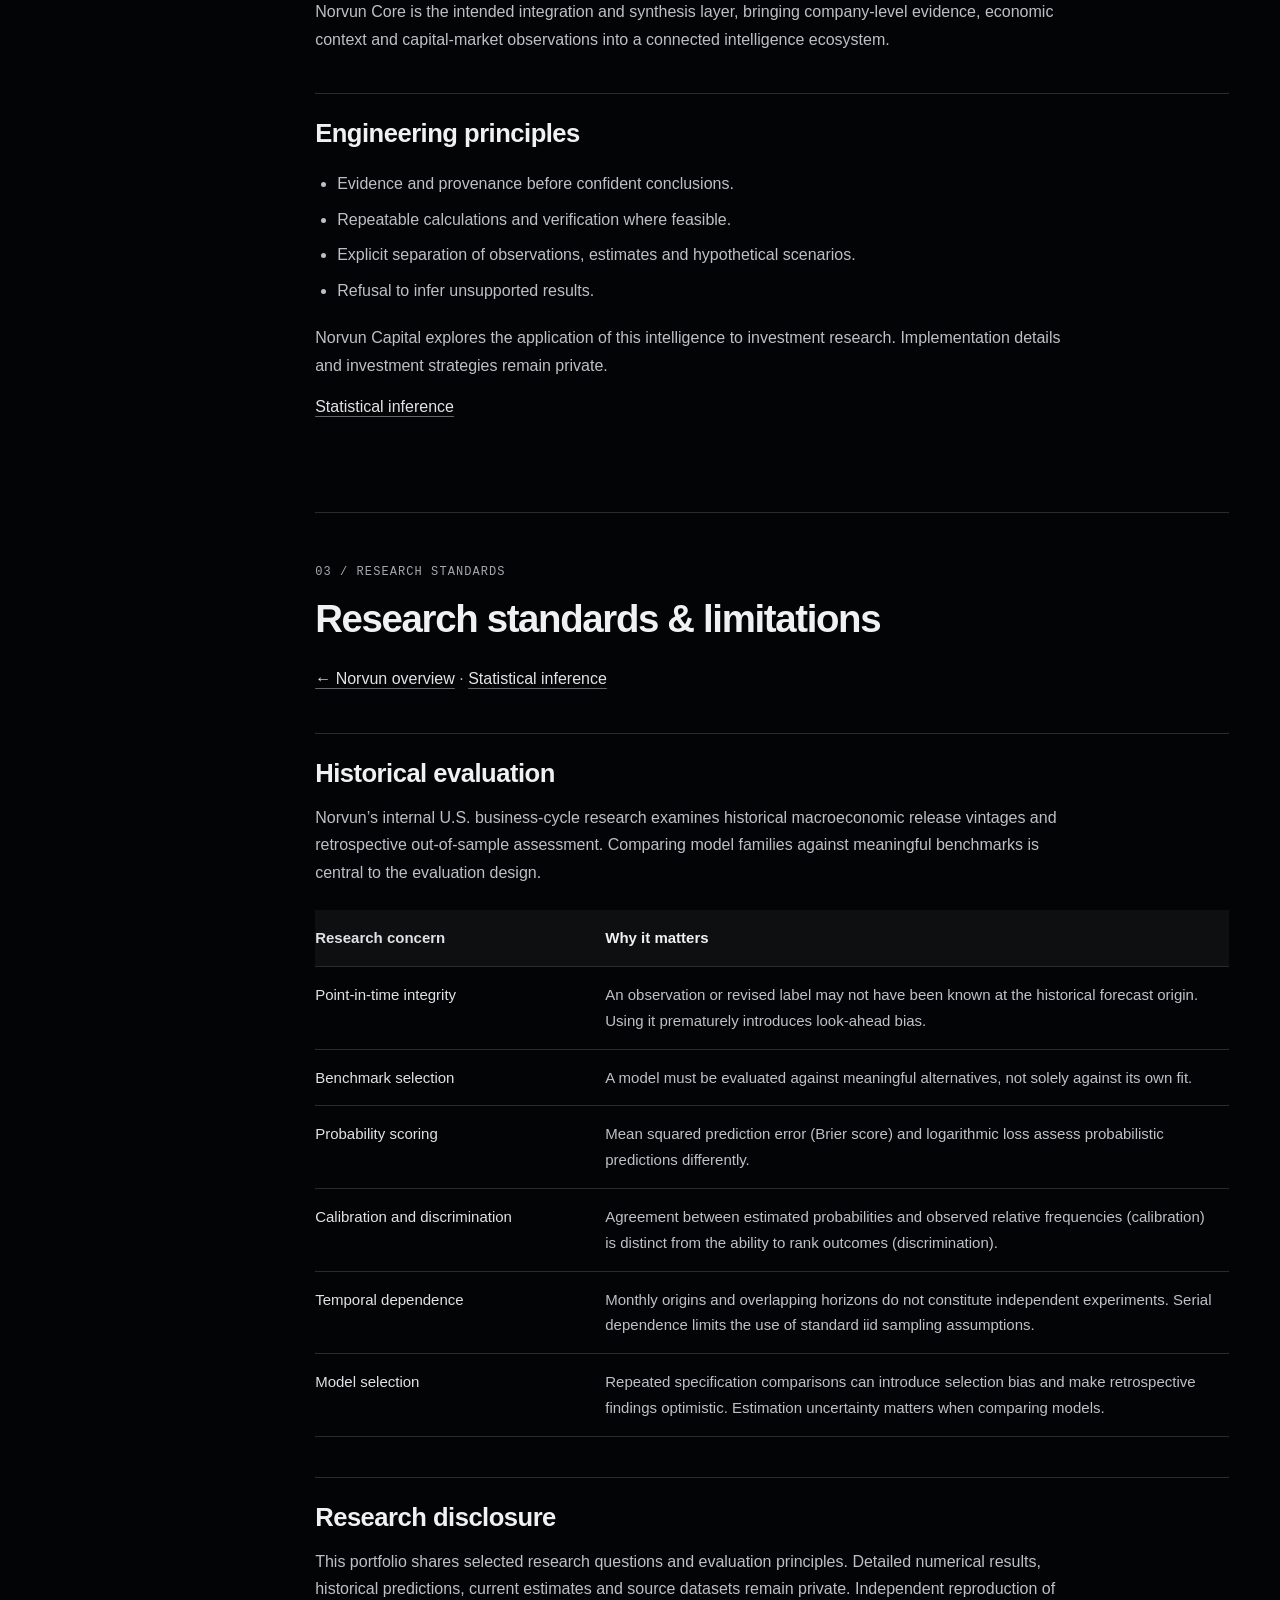
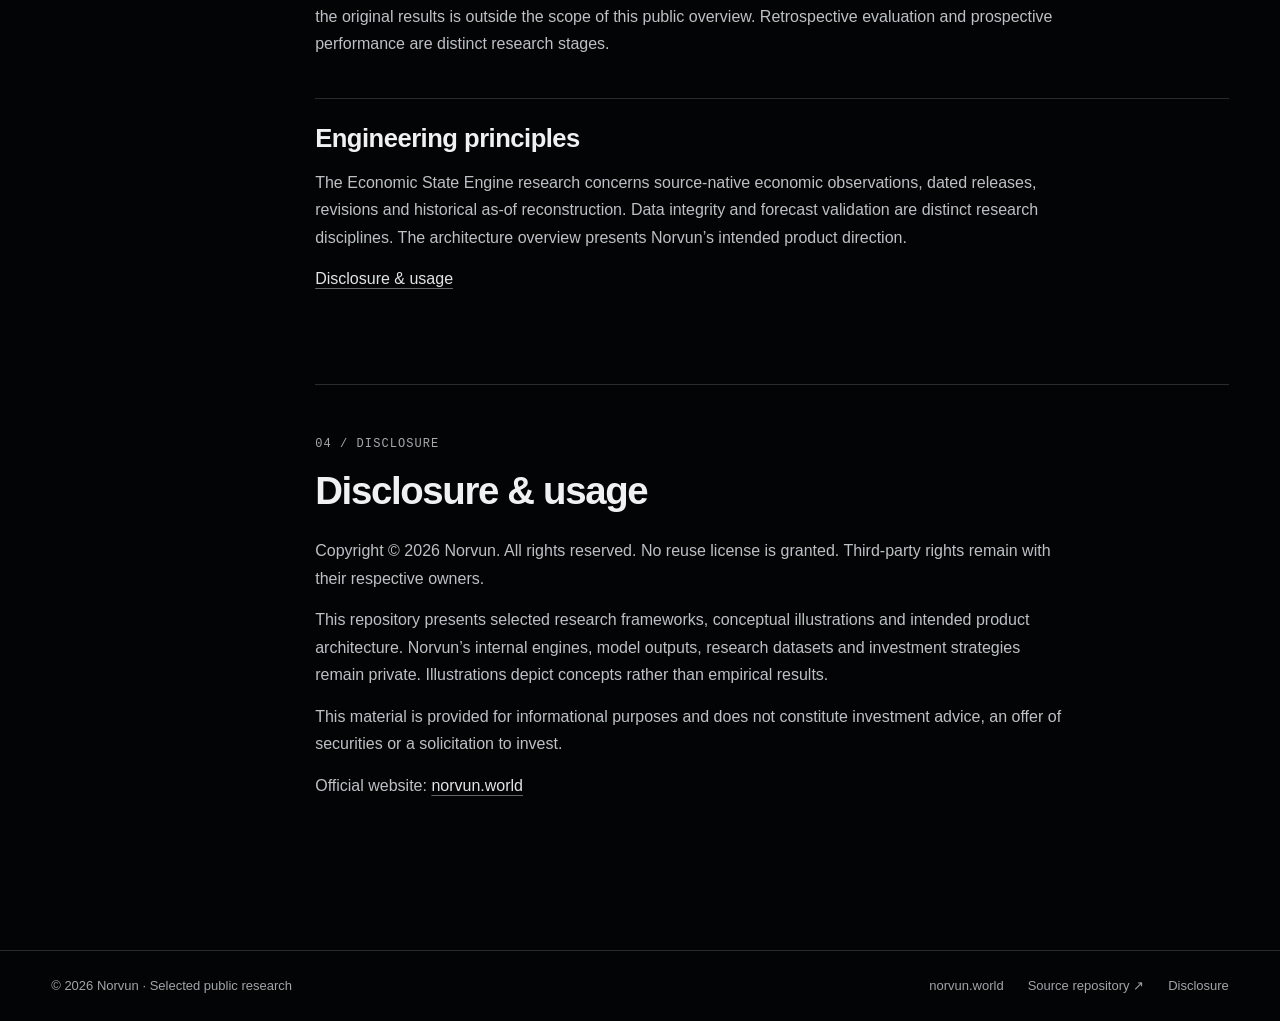
==== commit a9e3e5e3: "Establish Norvun Research institutional publication design" ====
--- a/index.html
+++ b/index.html
@@ -1,97 +1,61 @@
-<!doctype html><html lang="en"><head><meta charset="utf-8"><meta name="viewport" content="width=device-width,initial-scale=1"><title>Norvun — Intelligence Infrastructure</title><style>
-*{box-sizing:border-box}html{scroll-behavior:smooth}body{margin:0;background:#f6f8fa;color:#1f2328;font:15px/1.56 -apple-system,BlinkMacSystemFont,Segoe UI,Arial,sans-serif}a{color:#0969da;text-decoration:none}a:hover{text-decoration:underline}header{height:58px;background:#24292f;color:white;display:flex;align-items:center;justify-content:space-between;padding:0 max(20px,calc((100vw - 1150px)/2));position:sticky;top:0;z-index:5}.brand{font-weight:700;font-size:17px}.headerlinks a{color:#fff;margin-left:20px;font-size:13px}.page{max-width:1150px;margin:0 auto;padding:30px 20px 65px}.repotitle{font-size:22px;color:#0969da;display:flex;gap:8px;align-items:center;margin-bottom:4px}.repotitle strong{font-weight:650}.badge{border:1px solid #aeb7c2;border-radius:13px;color:#586069;font-size:11px;padding:0 8px}.description{color:#57606a;font-size:14px;margin:0 0 22px}.tabs{display:flex;gap:25px;border-bottom:1px solid #d8dee4;padding:0 12px 12px;margin-bottom:22px;font-size:14px}.tabs .active{border-bottom:2px solid #fd8c73;color:#1f2328;padding-bottom:10px;margin-bottom:-12px;font-weight:650}.layout{display:grid;grid-template-columns:235px 1fr;gap:18px}.side,.panel{background:#fff;border:1px solid #d0d7de;border-radius:7px;overflow:hidden}.side h3{font-size:13px;padding:16px;margin:0;border-bottom:1px solid #eee}.side a{display:block;padding:9px 16px;color:#57606a;font-size:13px;border-bottom:1px solid #f6f8fa}.side a:hover{background:#f6f8fa;text-decoration:none;color:#0969da}.panel{margin-bottom:28px}.filebar{background:#f6f8fa;border-bottom:1px solid #d8dee4;padding:11px 17px;font-size:13px;font-weight:600;color:#57606a}.md{padding:35px 42px}.md h1{font-size:31px;line-height:1.22;font-weight:650;margin:6px 0 18px}.md h2{font-size:23px;border-bottom:1px solid #d8dee4;padding-bottom:8px;margin-top:34px}.md h3{font-size:19px;margin-top:28px}.md p{margin:14px 0}.md img{max-width:100%;height:auto;border-radius:5px;display:block}.md table{border-spacing:0;border-collapse:collapse;width:100%;margin:22px 0}.md td,.md th{border:1px solid #d8dee4;padding:11px 12px;text-align:left;vertical-align:top}.md tr:nth-child(2n){background:#f6f8fa}.md pre{background:#f6f8fa;border-radius:7px;padding:14px 16px;overflow:auto;font-size:12px}.md code{font-family:ui-monospace,SFMono-Regular,Consolas,monospace}.md p sub{line-height:1.4;color:#57606a}.jump{padding:16px 20px;background:#eaf4ff;border:1px solid #b6dafb;border-radius:9px;margin:4px 0 24px;display:flex;align-items:center;justify-content:space-between;gap:10px}.jump strong{font-size:14px}.foot{font-size:12px;color:#57606a;text-align:center;padding:8px 0 20px}@media(max-width:800px){.layout{grid-template-columns:1fr}.side{display:none}.md{padding:22px 18px}.md h1{font-size:27px}.md table{font-size:12px}.page{padding:18px 10px}.tabs{gap:15px}.headerlinks{display:none}.jump{align-items:flex-start;flex-direction:column}}
-
-.equation{text-align:center;font-family:Georgia,serif;font-size:24px;padding:14px 8px;background:#f6f8fa;border-radius:6px;overflow-x:auto}.panel{scroll-margin-top:80px}.preview-note{color:#57606a;font-size:12px;margin:8px 0 15px}@media(max-width:700px){.layout{display:block}.side{margin-bottom:15px}.md{padding:20px}.md h1{font-size:27px}}
-/* Compact viewport-aware file navigation */
-header{padding-inline:max(20px,calc((100vw - 1440px)/2 + 20px))}
-.page{max-width:1440px}
-.layout{grid-template-columns:max-content minmax(0,1fr);align-items:start;gap:16px}
-.layout>div{min-width:0}
-.side{position:sticky;top:74px;align-self:start;width:max-content;max-width:190px;height:auto;max-height:calc(100vh - 90px);max-height:calc(100dvh - 90px);overflow-y:auto;overscroll-behavior:contain;scrollbar-width:thin;z-index:3}
-.side h3{padding:11px 12px;white-space:nowrap}
-.side a{padding:8px 12px;white-space:nowrap;font-size:12px;line-height:1.5}
-.side a:last-child{border-bottom:0}
-.side a:focus-visible{outline:2px solid #0969da;outline-offset:-2px}
-@media(max-width:800px){
-  .layout{display:block}
-  .side{display:flex;align-items:center;position:sticky;top:58px;width:100%;max-width:none;height:auto;max-height:none;overflow-x:auto;overflow-y:hidden;margin:0 0 14px;gap:0;background:#fff;box-shadow:0 2px 5px #1f232810;scrollbar-width:thin}
-  .side h3{position:absolute;width:1px;height:1px;overflow:hidden;clip-path:inset(50%);padding:0;border:0}
-  .side a{flex:0 0 auto;border-bottom:0;border-right:1px solid #f0f2f4;padding:10px 12px}
-  .side a:last-child{border-right:0}
-  .panel{scroll-margin-top:120px}
-  .md table{display:block;overflow-x:auto}
-}
-
-
-/* Conceptual integrated intelligence diagram */
-.connected-flow{width:100%;max-width:900px;padding:20px 16px 24px;background:#f6f8fa;border:1px solid #d8dee4;border-radius:9px;margin:22px auto;text-align:center}
-.flow-node{background:white;border:1px solid #c7d0db;border-radius:8px;padding:16px 10px;min-width:0;display:flex;flex-direction:column;gap:5px;justify-content:center;align-items:center}
-.flow-node strong{font-size:15px;line-height:1.35;color:#243950}
-.flow-node small{font-size:13px;color:#526477}
-.flow-start,.flow-end{background:#e9f1fb;border-color:#96b4d5;width:fit-content;max-width:100%;margin-inline:auto;padding-inline:26px}
-.flow-start .flow-math,.flow-end .flow-math{font:21px/1.4 Georgia,serif;color:#243950}
-.flow-arrow{font-size:22px;line-height:1.4;color:#72869c;padding:4px 0}
-.flow-products{display:grid;grid-template-columns:repeat(3,minmax(0,1fr));gap:12px}
-.flow-products .economic{border:2px solid #96b4d5}
-.flow-merge{width:66.666%;height:35px;position:relative;margin:auto;border-bottom:1.5px solid #72869c;border-left:1.5px solid #72869c;border-right:1.5px solid #72869c}
-.flow-merge:after{content:"";height:35px;position:absolute;left:50%;top:0;border-left:1.5px solid #72869c}
-.flow-cta{display:inline-flex;align-items:center;gap:12px;border:1px solid #b8c9dc;border-radius:7px;background:#f0f6fc;color:#0969da;padding:12px 18px;font-weight:600;max-width:100%;text-align:left}
-.flow-cta:hover{background:#e3effb;text-decoration:none}
-.flow-note{color:#57606a;font-size:12px}
-@media(max-width:540px){.connected-flow{padding:15px 7px 18px}.flow-products{gap:5px}.flow-node{padding:10px 4px}.flow-node strong{font-size:11px;overflow-wrap:anywhere}.flow-node small{font-size:10px}.flow-start,.flow-end{padding:12px 14px}.flow-start strong,.flow-end strong{font-size:14px}.flow-start .flow-math,.flow-end .flow-math{font-size:19px}}
-</style></head><body><header><span class="brand">Norvun · Research portfolio</span><span class="headerlinks"><a href="https://norvun.world">Norvun</a></span></header><main class="page"><div class="repotitle">noahlillebaek / <strong>norvun-public</strong></div><p class="description">Building the intelligence infrastructure for the next generation of finance.</p><div class="layout"><aside class="side"><h3>Repository files</h3><a href="#readme">README.md</a><a href="#statistical_inference">STATISTICAL_INFERENCE.md</a><a href="#architecture">ARCHITECTURE.md</a><a href="#evidence">EVIDENCE.md</a><a href="#notice">NOTICE.md</a></aside><div><article class="panel" id="readme"><div class="filebar">README.md</div><div class="md"><p><strong>NORVUN / INTELLIGENCE INFRASTRUCTURE</strong></p>
-<h1>Intelligence for a world that doesn't stand still.</h1>
+<!doctype html>
+<html lang="en">
+<head><meta charset="utf-8"><meta name="viewport" content="width=device-width,initial-scale=1"><meta name="theme-color" content="#030405"><meta name="description" content="Norvun Research — selected public research in statistical inference, intelligence architecture and research standards."><title>Norvun Research — Intelligence Infrastructure</title><link rel="icon" type="image/png" href="assets/norvun-emblem-small.png"><link rel="stylesheet" href="research.css"></head>
+<body><a class="skip" href="#content">Skip to research</a><header class="site-header"><div class="header-inner"><a class="brand" href="#top" aria-label="Norvun Research home"><img src="assets/norvun-emblem-small.png" alt="" width="34" height="34"><span>NORVUN</span><span class="division">RESEARCH</span></a><nav class="headerlinks" aria-label="Primary navigation"><a href="#statistical_inference">Research</a><a href="#architecture">Architecture</a><a href="#evidence">Standards</a><a href="https://norvun.world">Norvun ↗</a></nav></div></header>
+<main class="page" id="top"><section class="hero" aria-labelledby="hero-title"><div class="hero-copy"><div class="eyebrow">NORVUN / RESEARCH</div><h1 id="hero-title">Understanding the observable.<span>Estimating the unobservable.</span></h1><p>Statistical inference, interconnected systems and the mathematical foundations of intelligence.</p><a class="button" href="#statistical_inference">Explore the research <span aria-hidden="true">↗</span></a></div><img class="hero-art" src="assets/norvun-network.webp" alt="" loading="eager"><nav class="hero-index" aria-label="Research areas"><a href="#statistical_inference"><small>01 / RESEARCH</small>Statistical inference</a><a href="#architecture"><small>02 / SYSTEMS</small>Intelligence architecture</a><a href="#evidence"><small>03 / EVIDENCE</small>Research standards</a></nav></section>
+<div class="layout"><nav class="side" aria-label="Research contents"><h2>CONTENTS</h2><a href="#readme">Overview</a><a href="#statistical_inference">Statistical inference</a><a href="#architecture">Intelligence architecture</a><a href="#evidence">Research standards</a><a href="#notice">Disclosure</a></nav><div class="content" id="content"><article class="panel" id="readme"><div class="filebar">Overview / Intelligence infrastructure</div><div class="md">
+<h2>Intelligence for a world that doesn't stand still.</h2>
 <p><strong>The financial world is interconnected. The systems used to understand it often aren't.</strong></p>
 <p>Norvun is building an integrated intelligence ecosystem across financial statements, economic relationships, capital flows, and investment research.</p>
-<p><img alt="An illuminated network representing interconnected financial and economic systems" src="[data-uri]"/></p>
-<table>
+
+<table class="pillars">
 <tr>
 <td valign="top" width="33%"><strong>Financial Intelligence</strong><br/><sub>Understand companies</sub><br/><br/>Financial statements and traceable evidence.</td>
 <td valign="top" width="33%"><strong>Economic Intelligence</strong><br/><sub>Understand economies</sub><br/><br/>Economic relationships and changing conditions.</td>
 <td valign="top" width="33%"><strong>Capital Flow Intelligence</strong><br/><sub>Understand ownership</sub><br/><br/>Capital positions and changes through time.</td>
 </tr>
 </table>
-<h3>Statistical inference</h3>
-<h2><a href="#statistical_inference">Estimating the unobservable. →</a></h2>
+<h4>Statistical inference</h4>
+<h3><a href="#statistical_inference">Estimating the unobservable. →</a></h3>
 <p>Can an unobserved economic regime be inferred from the information available at a particular point in time?</p>
 <p>The research presented here represents a selected application of statistical inference within Norvun's Economic Intelligence product — one component of a broader intelligence ecosystem spanning corporate fundamentals, global economic relationships, capital movements and investment research.</p>
 <p>This showcase examines a single research problem: the probabilistic estimation of economic states and their evolution over time.</p>
-<p><img alt="Conceptual statistical research workflow; no forecast or actual observations" src="[data-uri]"/></p>
+<figure class="framework" aria-label="Conceptual research framework"><figcaption class="figure-label">Conceptual research framework</figcaption><div class="framework-grid"><div class="framework-step"><small>01 / OBSERVE</small><strong>Dated information</strong><p>What could be known at the forecast origin?</p></div><div class="framework-step"><small>02 / INFER</small><strong>Unobserved state</strong><p>What regimes are plausible? How uncertain is transition?</p></div><div class="framework-step"><small>03 / EVALUATE</small><strong>Probability quality</strong><p>How do estimates compare with outcomes and baselines?</p></div></div></figure>
 <p>Norvun's U.S. business-cycle research examines latent-state inference, regime transitions and duration uncertainty, with retrospective point-in-time evaluation and competing benchmarks.</p>
 <p><strong>Research focus:</strong> Conditional probability · Statistical estimation · Stochastic processes · Time-series validation · Probability scoring</p>
 <p><a href="#statistical_inference">Explore the mathematics and research design →</a></p>
-<h3>Explore the work</h3>
+<h4>Explore the work</h4>
 <p><a href="#architecture"><strong>Architecture &amp; Research</strong></a> — The intelligence ecosystem and its engineering principles.</p>
 <p><a href="#evidence"><strong>Research standards &amp; limitations</strong></a> — The statistical and engineering principles behind our research.</p>
 <hr/>
 <p><strong><a href="https://norvun.world">norvun.world</a></strong> · <a href="#notice">Disclosure &amp; usage</a></p>
 <p><sub>Selected public research and architecture. Norvun’s models, forecasts, investment strategies and underlying data remain private.</sub></p>
-</div></article><article class="panel" id="statistical_inference"><div class="filebar">STATISTICAL_INFERENCE.md</div><div class="md"><p><strong>NORVUN / STATISTICAL INFERENCE</strong></p><h1>Estimating the unobservable.</h1>
+</div></article><article class="panel" id="statistical_inference"><div class="filebar">01 / Selected research · Economic Intelligence</div><div class="md"><h2>Estimating the unobservable.</h2>
 <p><a href="#readme">← Norvun overview</a> · <a href="#evidence">Research standards</a></p>
 <p><strong>How can an economy's unobserved state be inferred from incomplete, temporally dependent evidence?</strong></p>
 <p>The research presented here represents a selected application of statistical inference within Norvun's Economic Intelligence product — one component of a broader intelligence ecosystem spanning corporate fundamentals, global economic relationships, capital movements and investment research.</p>
 <p>This showcase examines a single research problem: the probabilistic estimation of economic states and their evolution over time.</p>
 <p>Norvun's U.S. business-cycle research examines this question through competing statistical approaches, historical release vintages and retrospective evaluation. The research separates state estimation, transition uncertainty and the assessment of predictive probabilities.</p>
-<p><img alt="Conceptual statistical research workflow; no forecast or actual observations" src="[data-uri]"/></p>
-<h2>Four mathematical questions</h2>
+<figure class="framework" aria-label="Conceptual research framework"><figcaption class="figure-label">Conceptual research framework</figcaption><div class="framework-grid"><div class="framework-step"><small>01 / OBSERVE</small><strong>Dated information</strong><p>What could be known at the forecast origin?</p></div><div class="framework-step"><small>02 / INFER</small><strong>Unobserved state</strong><p>What regimes are plausible? How uncertain is transition?</p></div><div class="framework-step"><small>03 / EVALUATE</small><strong>Probability quality</strong><p>How do estimates compare with outcomes and baselines?</p></div></div></figure>
+<h3>Four mathematical questions</h3>
 <p>The research extends fundamental principles of probability, stochastic variables and statistical estimation to four mathematical questions. Norvun’s fitted models and implementation remain private.</p>
-<p><strong>01 · Conditional probability — latent-state inference</strong></p>
-<div class="equation">P(Sₜ = s | ℐₜ)</div>
+<p class="question">01 · Conditional probability — latent-state inference</p>
+<div class="equation"><div class="math-scroll"><math display="block" aria-label="P(Sₜ = s | ℐₜ)"><mi>P</mi><mo>(</mo><msub><mi>S</mi><mi>t</mi></msub><mo>=</mo><mi>s</mi><mo>|</mo><msub><mi mathvariant="script">I</mi><mi>t</mi></msub><mo>)</mo></math></div><span class="eq-number">(1)</span></div>
 <p>Given information available at time <i>t</i>, estimate the probability of an unobserved economic state <i>Sₜ</i>. The state is represented as a discrete stochastic variable; its conditional probability distribution assigns a probability to each possible state.</p>
-<p><strong>02 · Conditional probability distributions — regime transitions</strong></p>
-<div class="equation">P(Sₜ₊ₕ = j | ℐₜ)</div>
+<p class="question">02 · Conditional probability distributions — regime transitions</p>
+<div class="equation"><div class="math-scroll"><math display="block" aria-label="P(Sₜ₊ₕ = j | ℐₜ)"><mi>P</mi><mo>(</mo><msub><mi>S</mi><mrow><mi>t</mi><mo>+</mo><mi>h</mi></mrow></msub><mo>=</mo><mi>j</mi><mo>|</mo><msub><mi mathvariant="script">I</mi><mi>t</mi></msub><mo>)</mo></math></div><span class="eq-number">(2)</span></div>
 <p>The future economic state is a stochastic variable. Its conditional distribution describes the probabilities of possible states at a given horizon. An endpoint state probability is not the same as the probability of leaving the current regime at least once within the horizon.</p>
-<p><strong>03 · Probability distributions — survival and duration analysis</strong></p>
-<div class="equation">P(T &gt; h | ℐₜ) = ∏ₖ₌₁ʰ (1 − λₖ)</div>
+<p class="question">03 · Probability distributions — survival and duration analysis</p>
+<div class="equation"><div class="math-scroll"><math display="block" aria-label="P(T &gt; h | ℐₜ) = ∏ₖ₌₁ʰ (1 − λₖ)"><mi>P</mi><mo>(</mo><mi>T</mi><mo>&gt;</mo><mi>h</mi><mo>|</mo><msub><mi mathvariant="script">I</mi><mi>t</mi></msub><mo>)</mo><mo>=</mo><munderover><mo>∏</mo><mrow><mi>k</mi><mo>=</mo><mn>1</mn></mrow><mi>h</mi></munderover><mo>(</mo><mn>1</mn><mo>−</mo><msub><mi>λ</mi><mi>k</mi></msub><mo>)</mo></math></div><span class="eq-number">(3)</span></div>
 <p>For a discrete residual lifetime <i>T</i>, <i>λₖ</i> is the conditional probability of exit in period <i>k</i>, given survival to that period and the information set. This survival probability describes the distribution of remaining duration, from which an expected duration can be derived when finite. Duration estimates depend on assumptions about the conditional exit probabilities (hazards).</p>
-<p><strong>04 · Squared prediction errors — probability evaluation</strong></p>
-<div class="equation">BS = (1/n) Σᵢ₌₁ⁿ (pᵢ − yᵢ)²</div>
+<p class="question">04 · Squared prediction errors — probability evaluation</p>
+<div class="equation"><div class="math-scroll"><math display="block" aria-label="BS = (1/n) Σᵢ₌₁ⁿ (pᵢ − yᵢ)²"><mi mathvariant="normal">BS</mi><mo>=</mo><mfrac><mn>1</mn><mi>n</mi></mfrac><munderover><mo>∑</mo><mrow><mi>i</mi><mo>=</mo><mn>1</mn></mrow><mi>n</mi></munderover><msup><mrow><mo>(</mo><msub><mi>p</mi><mi>i</mi></msub><mo>−</mo><msub><mi>y</mi><mi>i</mi></msub><mo>)</mo></mrow><mn>2</mn></msup></math></div><span class="eq-number">(4)</span></div>
 <p>For a binary outcome <i>yᵢ</i>, the Brier score evaluates probability predictions <i>pᵢ</i> by squared loss. As a mean squared prediction error for a binary outcome, it evaluates probabilistic predictions rather than the variance of a parameter estimator. Interpretation requires comparison with appropriate baselines, calibration and discrimination metrics, and the intended economic use.</p>
-<h2>The scientific question behind model selection</h2>
+<h3>The scientific question behind model selection</h3>
 <p>Does additional model complexity improve probability estimation, or does it introduce unnecessary estimation risk? The bias–variance trade-off provides a statistical lens for this question: greater flexibility may reduce some forms of systematic error but increase estimation variability. The research compares statistical approaches rather than presuming a more complex model is better. Probability scores and turning-point detection address different objectives.</p>
 <p><strong>Validation matters as much as estimation.</strong> Dated information sets, release-aware reference labels and retrospective out-of-sample evaluation address look-ahead risk. Serial dependence means successive observations cannot generally be treated as independent and identically distributed (iid). Overlapping horizons, limited independent recession episodes and model-selection effects constrain interpretation. Software tests and statistical performance are separate forms of evidence.</p>
 <p>This research overview presents selected mathematical frameworks and validation principles. Detailed evaluation results, model specifications and current regime estimates remain proprietary.</p>
-<h2>From inference to intelligence.</h2>
+<h3>From inference to intelligence.</h3>
 <p>The value of an analytical model extends beyond its immediate output. Within Norvun's intended architecture, economic state estimates can contribute to Economic Intelligence, alongside other analytical outputs. Financial Intelligence, Economic Intelligence and Capital Flow Intelligence provide complementary inputs to Norvun Core, the intended integration and synthesis layer.</p>
 <div class="connected-flow" role="group" aria-label="Conceptual integration of statistical inference and three intelligence products">
 <div class="flow-node flow-start"><strong>Statistical Inference</strong><span class="flow-math">P(Sₜ = s | ℐₜ)</span><small>Economic state estimation</small></div>
@@ -104,7 +68,7 @@
 <p class="flow-note">Conceptual representation of the intended architecture; not a disclosure of the integration function or a claim of operational cross-product integration.</p>
 <p><a class="flow-cta" href="https://norvun.world/index.html#intelligence">Explore Norvun's intelligence ecosystem <span aria-hidden="true">↗</span></a></p>
 <p><a href="#evidence">Research standards and limitations</a> · <a href="#notice">Disclosure</a></p>
-</div></article><article class="panel" id="architecture"><div class="filebar">ARCHITECTURE.md</div><div class="md"><h1>Architecture &amp; Research</h1>
+</div></article><article class="panel" id="architecture"><div class="filebar">02 / Systems</div><div class="md"><h2>Architecture &amp; Research</h2>
 <p><a href="#readme">← Norvun overview</a></p>
 <p>Norvun's intelligence ecosystem is designed around three complementary perspectives.</p>
 <table>
@@ -130,7 +94,7 @@
 </tbody>
 </table>
 <p>Norvun Core is the intended integration and synthesis layer, bringing company-level evidence, economic context and capital-market observations into a connected intelligence ecosystem.</p>
-<h2>Engineering principles</h2>
+<h3>Engineering principles</h3>
 <ul>
 <li>Evidence and provenance before confident conclusions.</li>
 <li>Repeatable calculations and verification where feasible.</li>
@@ -139,9 +103,9 @@
 </ul>
 <p>Norvun Capital explores the application of this intelligence to investment research. Implementation details and investment strategies remain private.</p>
 <p><a href="#statistical_inference">Statistical inference</a></p>
-</div></article><article class="panel" id="evidence"><div class="filebar">EVIDENCE.md</div><div class="md"><h1>Research standards &amp; limitations</h1>
+</div></article><article class="panel" id="evidence"><div class="filebar">03 / Research standards</div><div class="md"><h2>Research standards &amp; limitations</h2>
 <p><a href="#readme">← Norvun overview</a> · <a href="#statistical_inference">Statistical inference</a></p>
-<h2>Historical evaluation</h2>
+<h3>Historical evaluation</h3>
 <p>Norvun’s internal U.S. business-cycle research examines historical macroeconomic release vintages and retrospective out-of-sample assessment. Comparing model families against meaningful benchmarks is central to the evaluation design.</p>
 <table>
 <thead>
@@ -177,14 +141,15 @@
 </tr>
 </tbody>
 </table>
-<h2>Research disclosure</h2>
+<h3>Research disclosure</h3>
 <p>This portfolio shares selected research questions and evaluation principles. Detailed numerical results, historical predictions, current estimates and source datasets remain private. Independent reproduction of the original results is outside the scope of this public overview. Retrospective evaluation and prospective performance are distinct research stages.</p>
-<h2>Engineering principles</h2>
+<h3>Engineering principles</h3>
 <p>The Economic State Engine research concerns source-native economic observations, dated releases, revisions and historical as-of reconstruction. Data integrity and forecast validation are distinct research disciplines. The architecture overview presents Norvun’s intended product direction.</p>
 <p><a href="#notice">Disclosure &amp; usage</a></p>
-</div></article><article class="panel" id="notice"><div class="filebar">NOTICE.md</div><div class="md"><h1>Disclosure &amp; usage</h1>
+</div></article><article class="panel" id="notice"><div class="filebar">04 / Disclosure</div><div class="md"><h2>Disclosure &amp; usage</h2>
 <p>Copyright © 2026 Norvun. All rights reserved. No reuse license is granted. Third-party rights remain with their respective owners.</p>
 <p>This repository presents selected research frameworks, conceptual illustrations and intended product architecture. Norvun’s internal engines, model outputs, research datasets and investment strategies remain private. Illustrations depict concepts rather than empirical results.</p>
 <p>This material is provided for informational purposes and does not constitute investment advice, an offer of securities or a solicitation to invest.</p>
-<p>Official website: https://norvun.world</p>
-</div></article></div></div></main></body></html>+<p>Official website: <a href="https://norvun.world">norvun.world</a></p>
+</div></article></div></div></main>
+<footer class="site-footer"><div class="footer-inner"><span>© 2026 Norvun · Selected public research</span><nav class="footer-links" aria-label="Research footer"><a href="https://norvun.world">norvun.world</a><a href="https://github.com/noahlillebaek/norvun-public">Source repository ↗</a><a href="#notice">Disclosure</a></nav></div></footer></body></html>
--- a/research.css
+++ b/research.css
@@ -0,0 +1,17 @@
+
+:root{color-scheme:dark;--bg:#030405;--panel:#0b0d0e;--text:#f0f1f2;--muted:#a5a9ad;--line:#292b2e;--subtle:#777d82;--nav:72px;--gutter:clamp(20px,4vw,64px);font-family:Inter,Geist,"Helvetica Neue",Arial,sans-serif;font-synthesis:none}
+*{box-sizing:border-box}html{scroll-behavior:smooth;scroll-padding-top:calc(var(--nav) + 22px)}body{margin:0;background:var(--bg);color:var(--text);font-size:16px;line-height:1.72;-webkit-font-smoothing:antialiased}a{color:inherit;text-decoration:none}a:focus-visible{outline:2px solid #c6c9cc;outline-offset:4px}a:hover{color:#fff}::selection{background:#d0d3d6;color:#030405}
+.skip{position:fixed;top:-100px;left:20px;z-index:20;background:#fff;color:#030405;padding:12px}.skip:focus{top:10px}
+.site-header{position:sticky;top:0;z-index:10;background:var(--bg);border-bottom:1px solid var(--line)}.header-inner{height:var(--nav);max-width:1600px;margin:auto;padding:0 var(--gutter);display:flex;align-items:center;gap:24px;justify-content:space-between}.brand{display:inline-flex;align-items:center;gap:10px;white-space:nowrap;font-size:20px;font-weight:600;letter-spacing:.018em}.brand img{width:34px;height:34px;object-fit:contain;mix-blend-mode:screen}.brand .division{font:12px/1.4 ui-monospace,SFMono-Regular,Consolas,monospace;letter-spacing:.09em;color:var(--muted);border-left:1px solid #444;padding-left:14px;margin-left:4px}.headerlinks{display:flex;align-items:center;gap:clamp(14px,2.5vw,32px);font-size:14px;color:var(--muted)}.headerlinks a{white-space:nowrap}
+.page{max-width:1600px;margin:0 auto;padding:0 var(--gutter) 60px}.hero{position:relative;isolation:isolate;min-height:430px;padding:clamp(56px,8vh,100px) 0 34px;border-bottom:1px solid var(--line);display:grid;grid-template-columns:minmax(0,1.6fr) minmax(0,1fr);align-items:center;gap:32px}.hero-copy{position:relative;z-index:1}.eyebrow,.filebar,.side h2,.section-label,.figure-label{font:12px/1.5 ui-monospace,SFMono-Regular,Consolas,monospace;letter-spacing:.09em;color:var(--muted);text-transform:uppercase}.hero h1{font-size:clamp(36px,4.2vw,72px);line-height:1.12;font-weight:550;letter-spacing:-.045em;margin:18px 0 22px}.hero h1 span{display:block;color:#a2a6aa}.hero p{color:#b1b5b9;max-width:62ch;font-size:clamp(17px,1.4vw,21px);line-height:1.6;margin:0 0 28px}.hero-art{width:100%;height:auto;display:block;filter:grayscale(1);opacity:.8;mask-image:linear-gradient(90deg,transparent,black 15%,black 85%,transparent)}.button{display:inline-flex;align-items:center;gap:22px;background:#f0f1f2;color:#070809;border:1px solid #f0f1f2;padding:11px 18px;min-height:46px;font-weight:550;font-size:14px;border-radius:6px}.button:hover{color:#070809;background:#dce0e2}.hero-index{grid-column:1/-1;display:grid;grid-template-columns:repeat(3,minmax(0,1fr));gap:24px;padding-top:22px;border-top:1px solid var(--line)}.hero-index a{display:flex;flex-direction:column;gap:5px;font-size:17px;font-weight:500}.hero-index small{color:var(--muted);font:11px/1.5 ui-monospace,SFMono-Regular,Consolas,monospace;letter-spacing:.06em}
+.layout{display:grid;grid-template-columns:200px minmax(0,1fr);align-items:start;gap:clamp(28px,5vw,76px);padding-top:40px}.content{min-width:0}.side{position:sticky;top:calc(var(--nav) + 20px);align-self:start;max-height:calc(100vh - var(--nav) - 40px);overflow-y:auto;padding-right:18px;border-right:1px solid var(--line)}.side h2{margin:0 0 17px;font-weight:400}.side a{display:block;padding:11px 0;color:#aeb2b6;font-size:14px;line-height:1.45;border-bottom:1px solid #181a1c}.side a:hover,.side a:focus-visible{color:#fff}.side a:last-child{border:0}
+.panel{padding:8px 0 clamp(36px,6vw,78px);border-bottom:1px solid var(--line);margin:0 0 42px}.panel:last-child{border-bottom:0;margin-bottom:0}.filebar{margin:0 0 16px}.md{max-width:1120px}.md h2{font-size:clamp(32px,3vw,49px);line-height:1.16;letter-spacing:-.035em;font-weight:550;margin:0 0 24px}.md h3{font-size:clamp(22px,2vw,30px);line-height:1.25;font-weight:550;letter-spacing:-.02em;border-top:1px solid var(--line);padding-top:24px;margin:40px 0 14px}.md h4{font-size:13px;text-transform:uppercase;letter-spacing:.08em;color:var(--muted);font-family:ui-monospace,SFMono-Regular,Consolas,monospace;font-weight:400;margin:30px 0 10px}.md p{max-width:85ch;margin:14px 0;color:#bdc1c5}.md p strong{color:#ecedef;font-weight:550}.md p a,.md h3 a{color:#e2e5e7;text-decoration:underline;text-decoration-color:#62676b;text-underline-offset:4px}.md ul{padding-left:22px;color:#bdc1c5;max-width:85ch}.md li{padding:4px 0}.md p sub{color:#969ba0;vertical-align:baseline;font-size:13px;line-height:1.5}.md img{max-width:100%;height:auto;display:block}.md hr{border:0;border-top:1px solid var(--line);margin:32px 0}
+.md table{border-collapse:collapse;width:100%;margin:24px 0;font-size:15px;color:#bec2c6;table-layout:fixed}.md th,.md td{border-bottom:1px solid var(--line);padding:15px 16px;text-align:left;vertical-align:top;overflow-wrap:anywhere}.md th{font-weight:550;color:#f0f1f2;background:#0d0f10}.md th:first-child,.md td:first-child{padding-left:0}.md td strong{color:#f0f1f2}.md table:not(.pillars) th:first-child,.md table:not(.pillars) td:first-child{width:30%;color:#e0e3e5}.md .pillars td{width:33.333%;border-top:1px solid var(--line);border-right:1px solid var(--line);padding:20px 18px}.md .pillars td:first-child{padding-left:0}.md .pillars td:last-child{border-right:0}.md .pillars sub{color:#a1a5a9}
+.framework{margin:28px 0;border:1px solid var(--line);padding:20px;border-radius:6px;background:#090a0b}.framework-grid{display:grid;grid-template-columns:repeat(3,minmax(0,1fr));gap:24px;margin-top:14px}.framework-step{min-width:0;border-top:1px solid #41464a;padding:14px 0 0}.framework-step small{font:11px/1.5 ui-monospace,SFMono-Regular,Consolas,monospace;letter-spacing:.06em;color:var(--muted)}.framework-step strong{display:block;font-size:18px;font-weight:550;margin:8px 0;color:#e9ebed}.framework-step p{font-size:14px;margin:0;color:#aeb2b6;line-height:1.55}
+.question{margin:32px 0 0!important;border-top:1px solid var(--line);padding-top:18px;color:#eceeef!important;font-weight:550}.equation{display:grid;grid-template-columns:minmax(0,1fr) auto;align-items:center;gap:16px;padding:22px 16px;margin:14px 0;background:#0b0d0e;border-top:1px solid #25282a;border-bottom:1px solid #25282a;min-width:0}.math-scroll{overflow-x:auto;text-align:center;min-width:0;padding:5px 0}.equation math{font-size:clamp(19px,2.2vw,29px);color:#f0f1f2;white-space:nowrap}.eq-number{font:12px ui-monospace,SFMono-Regular,Consolas,monospace;color:var(--muted)}
+.connected-flow{width:100%;max-width:900px;padding:24px 18px;background:#090a0b;border:1px solid var(--line);border-radius:6px;margin:28px auto;text-align:center}.flow-node{background:#101214;border:1px solid #393d40;border-radius:5px;padding:18px 10px;min-width:0;display:flex;flex-direction:column;gap:5px;justify-content:center;align-items:center}.flow-node strong{font-size:15px;line-height:1.35;color:#f0f1f2;font-weight:550}.flow-node small{font-size:13px;color:#b8bdc1}.flow-start,.flow-end{background:#151719;border-color:#777d82;width:fit-content;max-width:100%;margin-inline:auto;padding-inline:26px}.flow-math{font:21px/1.4 Georgia,serif;color:#e9ebed}.flow-arrow{font-size:22px;line-height:1.4;color:#90959a;padding:4px 0}.flow-products{display:grid;grid-template-columns:repeat(3,minmax(0,1fr));gap:12px}.flow-products .economic{border-color:#b3b7bb}.flow-merge{width:66.666%;height:35px;position:relative;margin:auto;border-bottom:1px solid #90959a;border-left:1px solid #90959a;border-right:1px solid #90959a}.flow-merge:after{content:"";height:35px;position:absolute;left:50%;top:0;border-left:1px solid #90959a}.md .flow-cta{display:inline-flex;align-items:center;gap:16px;border:1px solid #505458;border-radius:5px;color:#eceeef;background:#0b0d0e;padding:12px 18px;font-weight:550;text-decoration:none}.md .flow-cta:hover{background:#191b1d}.md .flow-note{color:#969ba0;font-size:13px}
+.site-footer{border-top:1px solid var(--line);padding:24px var(--gutter);color:#a1a5a9;font-size:13px}.footer-inner{max-width:1472px;margin:auto;display:flex;gap:24px;align-items:center;justify-content:space-between;flex-wrap:wrap}.footer-links{display:flex;gap:24px;flex-wrap:wrap}.footer-links a:hover{text-decoration:underline;text-underline-offset:4px}
+@media(max-width:1000px){.hero{grid-template-columns:minmax(0,1fr) minmax(0,.6fr);min-height:0}.layout{grid-template-columns:165px minmax(0,1fr);gap:24px}.side a{font-size:13px}.headerlinks{gap:15px}}
+@media(max-width:760px){:root{--nav:62px;--gutter:20px}html{scroll-padding-top:120px}.header-inner{gap:12px}.brand{font-size:17px}.brand img{width:28px;height:28px}.brand .division{font-size:10px;padding-left:8px;margin-left:0}.headerlinks a:not(:last-child){display:none}.headerlinks{font-size:12px}.hero{display:block;padding-top:38px;padding-bottom:24px}.hero h1{font-size:clamp(34px,8vw,50px)}.hero-art{max-height:170px;object-fit:cover;margin:20px 0}.hero-index{gap:12px}.hero-index a{font-size:13px}.hero-index small{font-size:10px}.layout{display:block;padding-top:0}.side{display:flex;align-items:center;position:sticky;top:var(--nav);z-index:5;width:calc(100% + 2 * var(--gutter));margin-inline:calc(-1 * var(--gutter));max-height:none;overflow-x:auto;overflow-y:hidden;background:var(--bg);border:0;border-bottom:1px solid var(--line);padding:0 var(--gutter);gap:20px;scrollbar-width:thin}.side h2{position:absolute;width:1px;height:1px;overflow:hidden;clip-path:inset(50%)}.side a{flex:none;border:0;padding:13px 0;white-space:nowrap}.content{padding-top:30px}.panel{padding-bottom:34px;margin-bottom:32px}.md table{font-size:13px}.md th,.md td{padding:12px 8px}.md .pillars td{padding:14px 9px}.framework-grid{grid-template-columns:1fr;gap:14px}.framework{padding:15px}.framework-step strong{margin:5px 0}.equation{padding:12px 9px;gap:6px}.connected-flow{padding:18px 8px}.flow-products{gap:5px}.flow-node{padding:10px 4px}.flow-node strong{font-size:12px;overflow-wrap:anywhere}.flow-node small{font-size:11px}.flow-start,.flow-end{padding:12px 16px}.flow-start strong,.flow-end strong{font-size:14px}.flow-math{font-size:19px}}
+@media(max-width:360px){.brand .division{display:none}.hero-index{grid-template-columns:1fr}.md .pillars{display:block}.md .pillars tbody,.md .pillars tr,.md .pillars td{display:block;width:100%;border-right:0;padding:12px 0}}
+@media(prefers-reduced-motion:reduce){html{scroll-behavior:auto}}
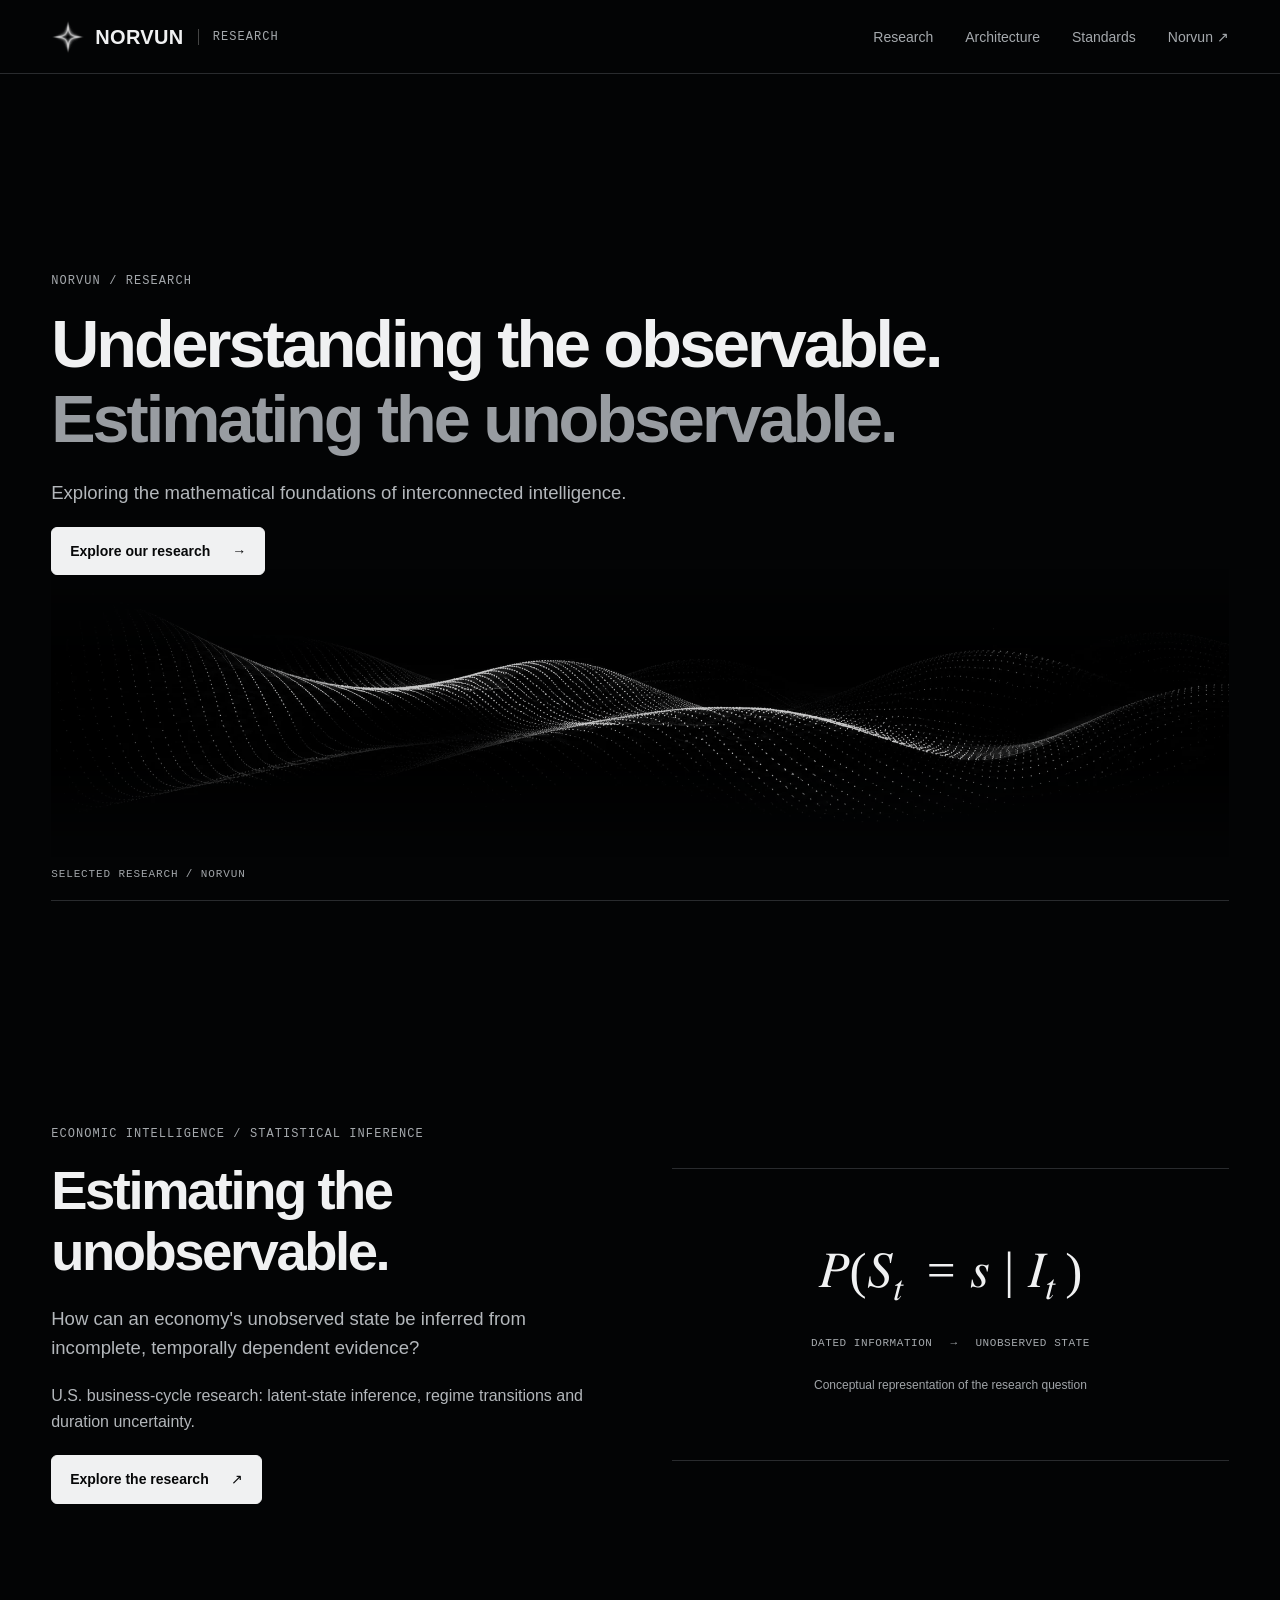
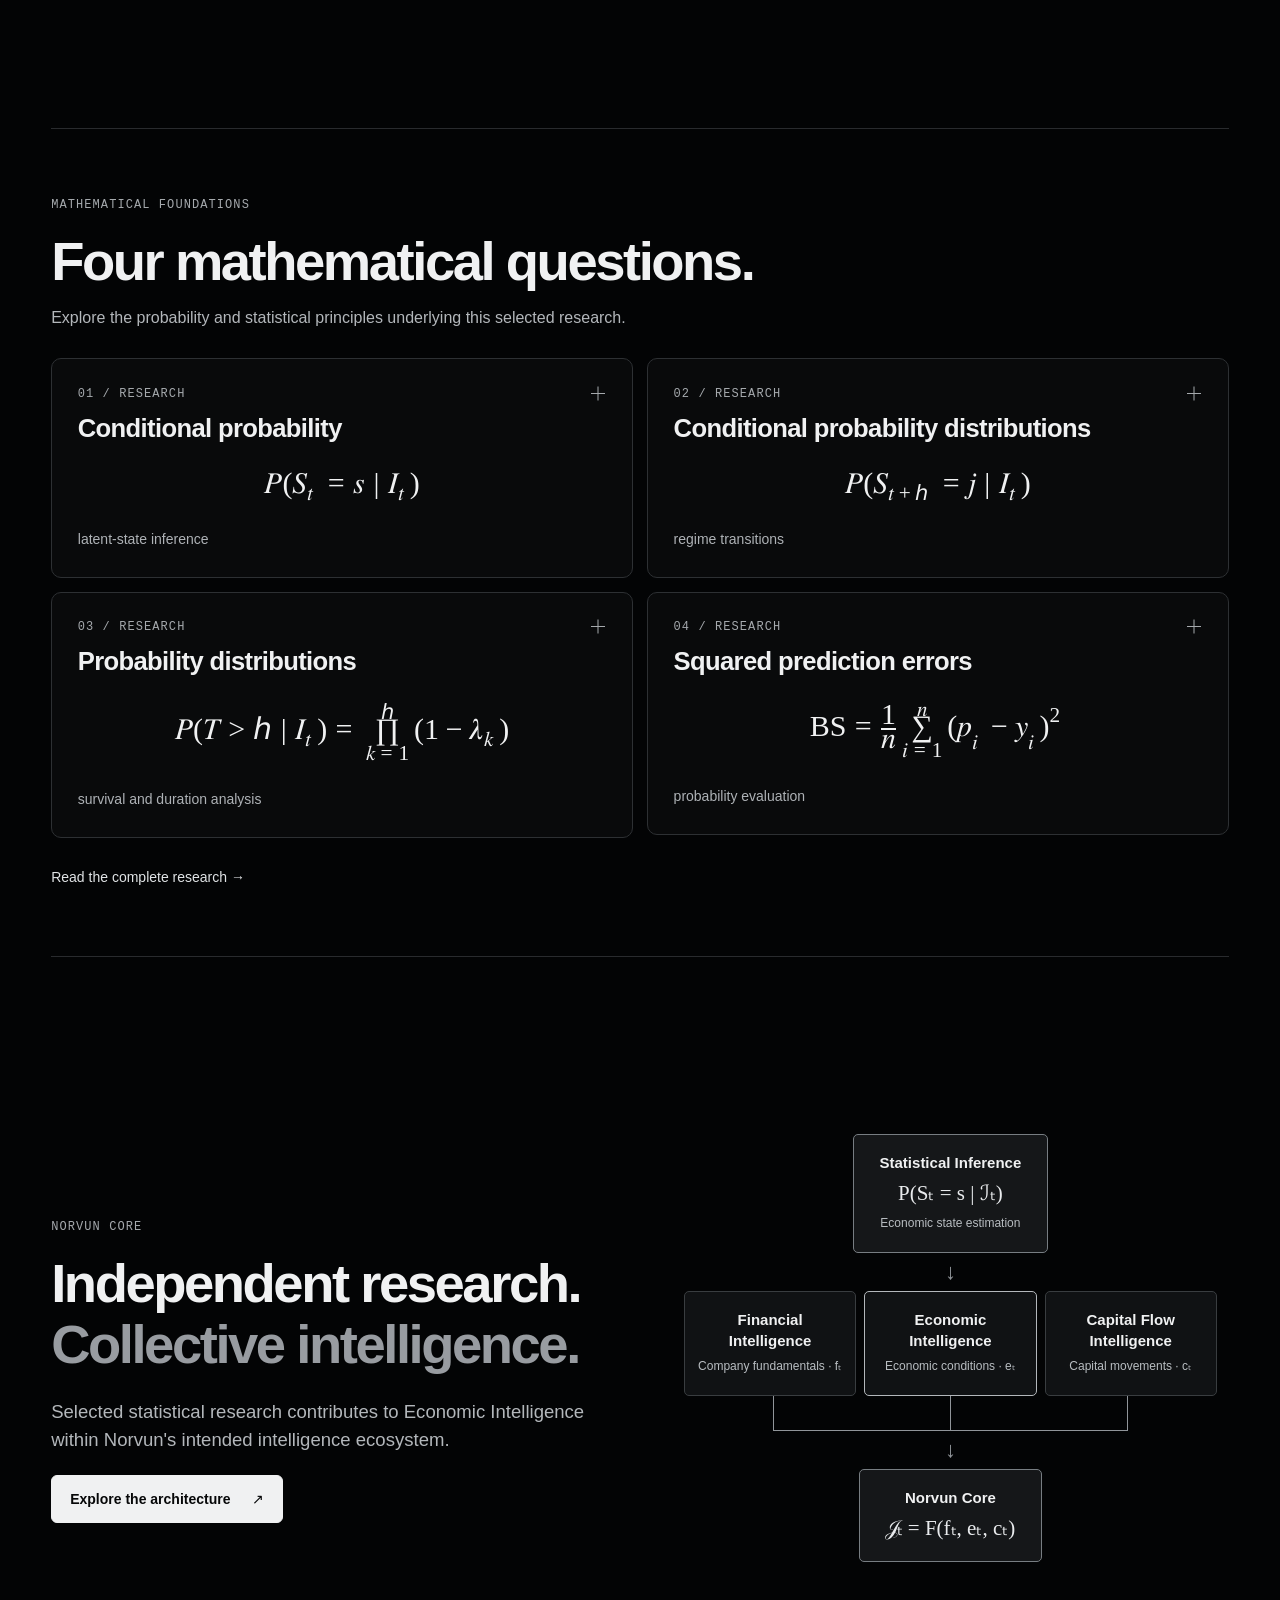
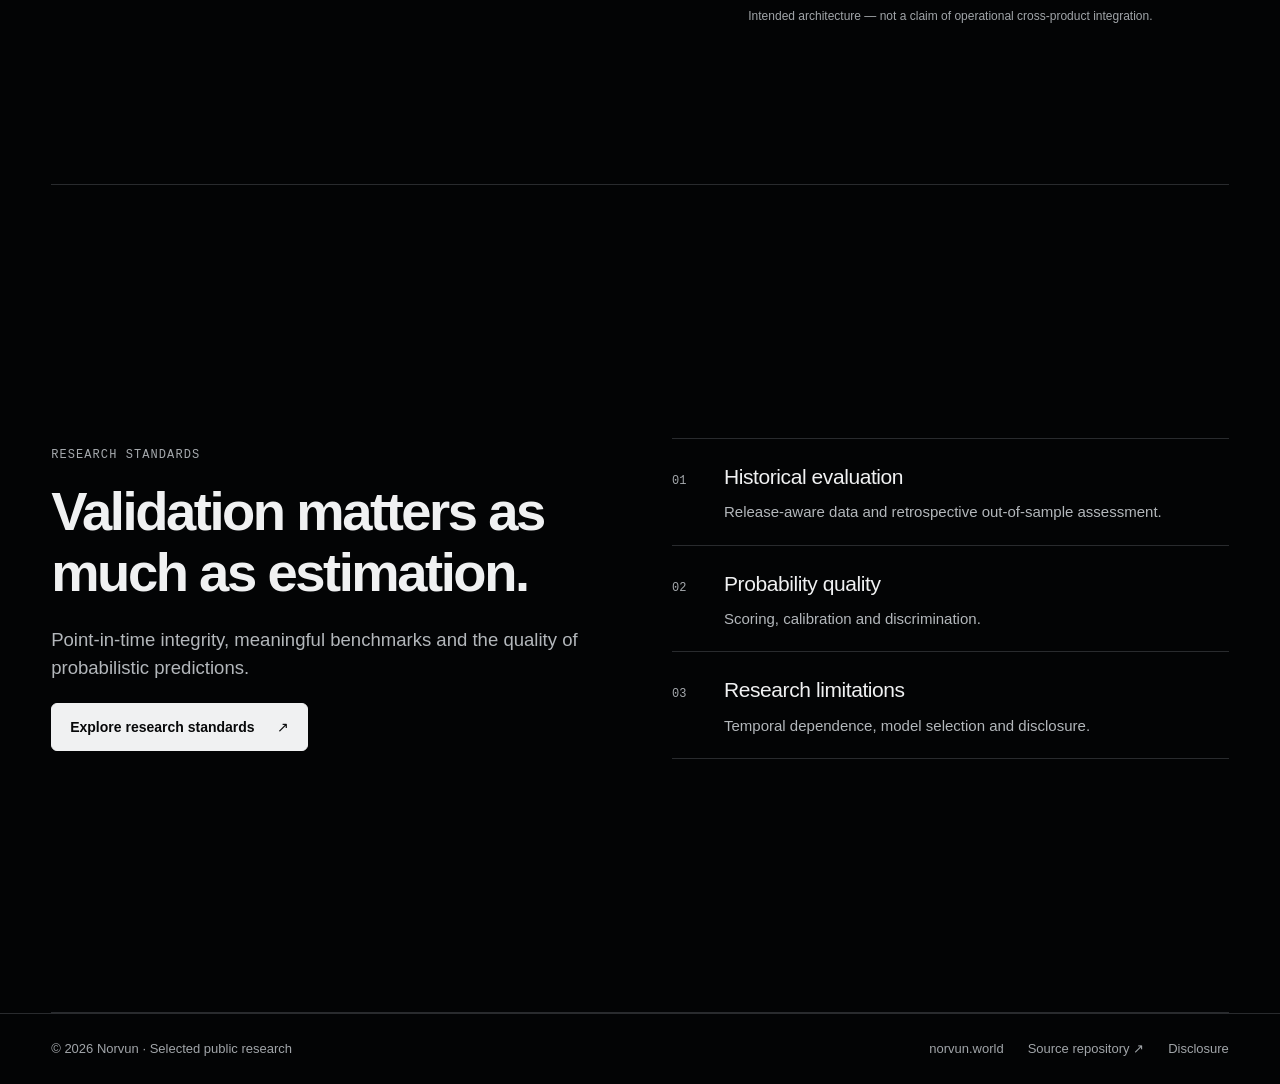
==== commit 51287df9: "Introduce chapter-led Norvun Research overview and dedicated publications" ====
--- a/index.html
+++ b/index.html
@@ -1,155 +1,19 @@
 <!doctype html>
-<html lang="en">
-<head><meta charset="utf-8"><meta name="viewport" content="width=device-width,initial-scale=1"><meta name="theme-color" content="#030405"><meta name="description" content="Norvun Research — selected public research in statistical inference, intelligence architecture and research standards."><title>Norvun Research — Intelligence Infrastructure</title><link rel="icon" type="image/png" href="assets/norvun-emblem-small.png"><link rel="stylesheet" href="research.css"></head>
-<body><a class="skip" href="#content">Skip to research</a><header class="site-header"><div class="header-inner"><a class="brand" href="#top" aria-label="Norvun Research home"><img src="assets/norvun-emblem-small.png" alt="" width="34" height="34"><span>NORVUN</span><span class="division">RESEARCH</span></a><nav class="headerlinks" aria-label="Primary navigation"><a href="#statistical_inference">Research</a><a href="#architecture">Architecture</a><a href="#evidence">Standards</a><a href="https://norvun.world">Norvun ↗</a></nav></div></header>
-<main class="page" id="top"><section class="hero" aria-labelledby="hero-title"><div class="hero-copy"><div class="eyebrow">NORVUN / RESEARCH</div><h1 id="hero-title">Understanding the observable.<span>Estimating the unobservable.</span></h1><p>Statistical inference, interconnected systems and the mathematical foundations of intelligence.</p><a class="button" href="#statistical_inference">Explore the research <span aria-hidden="true">↗</span></a></div><img class="hero-art" src="assets/norvun-network.webp" alt="" loading="eager"><nav class="hero-index" aria-label="Research areas"><a href="#statistical_inference"><small>01 / RESEARCH</small>Statistical inference</a><a href="#architecture"><small>02 / SYSTEMS</small>Intelligence architecture</a><a href="#evidence"><small>03 / EVIDENCE</small>Research standards</a></nav></section>
-<div class="layout"><nav class="side" aria-label="Research contents"><h2>CONTENTS</h2><a href="#readme">Overview</a><a href="#statistical_inference">Statistical inference</a><a href="#architecture">Intelligence architecture</a><a href="#evidence">Research standards</a><a href="#notice">Disclosure</a></nav><div class="content" id="content"><article class="panel" id="readme"><div class="filebar">Overview / Intelligence infrastructure</div><div class="md">
-<h2>Intelligence for a world that doesn't stand still.</h2>
-<p><strong>The financial world is interconnected. The systems used to understand it often aren't.</strong></p>
-<p>Norvun is building an integrated intelligence ecosystem across financial statements, economic relationships, capital flows, and investment research.</p>
-
-<table class="pillars">
-<tr>
-<td valign="top" width="33%"><strong>Financial Intelligence</strong><br/><sub>Understand companies</sub><br/><br/>Financial statements and traceable evidence.</td>
-<td valign="top" width="33%"><strong>Economic Intelligence</strong><br/><sub>Understand economies</sub><br/><br/>Economic relationships and changing conditions.</td>
-<td valign="top" width="33%"><strong>Capital Flow Intelligence</strong><br/><sub>Understand ownership</sub><br/><br/>Capital positions and changes through time.</td>
-</tr>
-</table>
-<h4>Statistical inference</h4>
-<h3><a href="#statistical_inference">Estimating the unobservable. →</a></h3>
-<p>Can an unobserved economic regime be inferred from the information available at a particular point in time?</p>
-<p>The research presented here represents a selected application of statistical inference within Norvun's Economic Intelligence product — one component of a broader intelligence ecosystem spanning corporate fundamentals, global economic relationships, capital movements and investment research.</p>
-<p>This showcase examines a single research problem: the probabilistic estimation of economic states and their evolution over time.</p>
-<figure class="framework" aria-label="Conceptual research framework"><figcaption class="figure-label">Conceptual research framework</figcaption><div class="framework-grid"><div class="framework-step"><small>01 / OBSERVE</small><strong>Dated information</strong><p>What could be known at the forecast origin?</p></div><div class="framework-step"><small>02 / INFER</small><strong>Unobserved state</strong><p>What regimes are plausible? How uncertain is transition?</p></div><div class="framework-step"><small>03 / EVALUATE</small><strong>Probability quality</strong><p>How do estimates compare with outcomes and baselines?</p></div></div></figure>
-<p>Norvun's U.S. business-cycle research examines latent-state inference, regime transitions and duration uncertainty, with retrospective point-in-time evaluation and competing benchmarks.</p>
-<p><strong>Research focus:</strong> Conditional probability · Statistical estimation · Stochastic processes · Time-series validation · Probability scoring</p>
-<p><a href="#statistical_inference">Explore the mathematics and research design →</a></p>
-<h4>Explore the work</h4>
-<p><a href="#architecture"><strong>Architecture &amp; Research</strong></a> — The intelligence ecosystem and its engineering principles.</p>
-<p><a href="#evidence"><strong>Research standards &amp; limitations</strong></a> — The statistical and engineering principles behind our research.</p>
-<hr/>
-<p><strong><a href="https://norvun.world">norvun.world</a></strong> · <a href="#notice">Disclosure &amp; usage</a></p>
-<p><sub>Selected public research and architecture. Norvun’s models, forecasts, investment strategies and underlying data remain private.</sub></p>
-</div></article><article class="panel" id="statistical_inference"><div class="filebar">01 / Selected research · Economic Intelligence</div><div class="md"><h2>Estimating the unobservable.</h2>
-<p><a href="#readme">← Norvun overview</a> · <a href="#evidence">Research standards</a></p>
-<p><strong>How can an economy's unobserved state be inferred from incomplete, temporally dependent evidence?</strong></p>
-<p>The research presented here represents a selected application of statistical inference within Norvun's Economic Intelligence product — one component of a broader intelligence ecosystem spanning corporate fundamentals, global economic relationships, capital movements and investment research.</p>
-<p>This showcase examines a single research problem: the probabilistic estimation of economic states and their evolution over time.</p>
-<p>Norvun's U.S. business-cycle research examines this question through competing statistical approaches, historical release vintages and retrospective evaluation. The research separates state estimation, transition uncertainty and the assessment of predictive probabilities.</p>
-<figure class="framework" aria-label="Conceptual research framework"><figcaption class="figure-label">Conceptual research framework</figcaption><div class="framework-grid"><div class="framework-step"><small>01 / OBSERVE</small><strong>Dated information</strong><p>What could be known at the forecast origin?</p></div><div class="framework-step"><small>02 / INFER</small><strong>Unobserved state</strong><p>What regimes are plausible? How uncertain is transition?</p></div><div class="framework-step"><small>03 / EVALUATE</small><strong>Probability quality</strong><p>How do estimates compare with outcomes and baselines?</p></div></div></figure>
-<h3>Four mathematical questions</h3>
-<p>The research extends fundamental principles of probability, stochastic variables and statistical estimation to four mathematical questions. Norvun’s fitted models and implementation remain private.</p>
-<p class="question">01 · Conditional probability — latent-state inference</p>
-<div class="equation"><div class="math-scroll"><math display="block" aria-label="P(Sₜ = s | ℐₜ)"><mi>P</mi><mo>(</mo><msub><mi>S</mi><mi>t</mi></msub><mo>=</mo><mi>s</mi><mo>|</mo><msub><mi mathvariant="script">I</mi><mi>t</mi></msub><mo>)</mo></math></div><span class="eq-number">(1)</span></div>
-<p>Given information available at time <i>t</i>, estimate the probability of an unobserved economic state <i>Sₜ</i>. The state is represented as a discrete stochastic variable; its conditional probability distribution assigns a probability to each possible state.</p>
-<p class="question">02 · Conditional probability distributions — regime transitions</p>
-<div class="equation"><div class="math-scroll"><math display="block" aria-label="P(Sₜ₊ₕ = j | ℐₜ)"><mi>P</mi><mo>(</mo><msub><mi>S</mi><mrow><mi>t</mi><mo>+</mo><mi>h</mi></mrow></msub><mo>=</mo><mi>j</mi><mo>|</mo><msub><mi mathvariant="script">I</mi><mi>t</mi></msub><mo>)</mo></math></div><span class="eq-number">(2)</span></div>
-<p>The future economic state is a stochastic variable. Its conditional distribution describes the probabilities of possible states at a given horizon. An endpoint state probability is not the same as the probability of leaving the current regime at least once within the horizon.</p>
-<p class="question">03 · Probability distributions — survival and duration analysis</p>
-<div class="equation"><div class="math-scroll"><math display="block" aria-label="P(T &gt; h | ℐₜ) = ∏ₖ₌₁ʰ (1 − λₖ)"><mi>P</mi><mo>(</mo><mi>T</mi><mo>&gt;</mo><mi>h</mi><mo>|</mo><msub><mi mathvariant="script">I</mi><mi>t</mi></msub><mo>)</mo><mo>=</mo><munderover><mo>∏</mo><mrow><mi>k</mi><mo>=</mo><mn>1</mn></mrow><mi>h</mi></munderover><mo>(</mo><mn>1</mn><mo>−</mo><msub><mi>λ</mi><mi>k</mi></msub><mo>)</mo></math></div><span class="eq-number">(3)</span></div>
-<p>For a discrete residual lifetime <i>T</i>, <i>λₖ</i> is the conditional probability of exit in period <i>k</i>, given survival to that period and the information set. This survival probability describes the distribution of remaining duration, from which an expected duration can be derived when finite. Duration estimates depend on assumptions about the conditional exit probabilities (hazards).</p>
-<p class="question">04 · Squared prediction errors — probability evaluation</p>
-<div class="equation"><div class="math-scroll"><math display="block" aria-label="BS = (1/n) Σᵢ₌₁ⁿ (pᵢ − yᵢ)²"><mi mathvariant="normal">BS</mi><mo>=</mo><mfrac><mn>1</mn><mi>n</mi></mfrac><munderover><mo>∑</mo><mrow><mi>i</mi><mo>=</mo><mn>1</mn></mrow><mi>n</mi></munderover><msup><mrow><mo>(</mo><msub><mi>p</mi><mi>i</mi></msub><mo>−</mo><msub><mi>y</mi><mi>i</mi></msub><mo>)</mo></mrow><mn>2</mn></msup></math></div><span class="eq-number">(4)</span></div>
-<p>For a binary outcome <i>yᵢ</i>, the Brier score evaluates probability predictions <i>pᵢ</i> by squared loss. As a mean squared prediction error for a binary outcome, it evaluates probabilistic predictions rather than the variance of a parameter estimator. Interpretation requires comparison with appropriate baselines, calibration and discrimination metrics, and the intended economic use.</p>
-<h3>The scientific question behind model selection</h3>
-<p>Does additional model complexity improve probability estimation, or does it introduce unnecessary estimation risk? The bias–variance trade-off provides a statistical lens for this question: greater flexibility may reduce some forms of systematic error but increase estimation variability. The research compares statistical approaches rather than presuming a more complex model is better. Probability scores and turning-point detection address different objectives.</p>
-<p><strong>Validation matters as much as estimation.</strong> Dated information sets, release-aware reference labels and retrospective out-of-sample evaluation address look-ahead risk. Serial dependence means successive observations cannot generally be treated as independent and identically distributed (iid). Overlapping horizons, limited independent recession episodes and model-selection effects constrain interpretation. Software tests and statistical performance are separate forms of evidence.</p>
-<p>This research overview presents selected mathematical frameworks and validation principles. Detailed evaluation results, model specifications and current regime estimates remain proprietary.</p>
-<h3>From inference to intelligence.</h3>
-<p>The value of an analytical model extends beyond its immediate output. Within Norvun's intended architecture, economic state estimates can contribute to Economic Intelligence, alongside other analytical outputs. Financial Intelligence, Economic Intelligence and Capital Flow Intelligence provide complementary inputs to Norvun Core, the intended integration and synthesis layer.</p>
-<div class="connected-flow" role="group" aria-label="Conceptual integration of statistical inference and three intelligence products">
+<html lang="en" class="overview-document">
+<head><meta charset="utf-8"><meta name="viewport" content="width=device-width,initial-scale=1"><meta name="theme-color" content="#030405"><meta name="description" content="Norvun Research — selected public research in statistical inference, intelligence architecture and research standards."><title>Intelligence Infrastructure — Norvun Research</title><link rel="icon" type="image/png" href="assets/norvun-emblem-small.png"><link rel="stylesheet" href="research.css"></head>
+<body><a class="skip" href="#content">Skip to content</a><header class="site-header"><div class="header-inner"><a class="brand" href="index.html" aria-label="Norvun Research home"><img src="assets/norvun-emblem-small.png" alt="" width="34" height="34"><span>NORVUN</span><span class="division">RESEARCH</span></a><nav class="headerlinks" aria-label="Primary navigation"><a href="research.html">Research</a><a href="architecture.html">Architecture</a><a href="standards.html">Standards</a><a href="https://norvun.world">Norvun <span aria-hidden="true">↗</span></a></nav><details class="mobile-menu"><summary aria-label="Navigation menu"><span></span><span></span></summary><nav aria-label="Mobile navigation"><a href="index.html">Overview</a><a href="research.html">Research</a><a href="architecture.html">Architecture</a><a href="standards.html">Standards</a><a href="https://norvun.world">Norvun ↗</a></nav></details></div></header><main id="content" class="overview">
+<section class="chapter opening" id="readme" aria-labelledby="hero-title"><div class="opening-copy"><p class="eyebrow">NORVUN / RESEARCH</p><h1 id="hero-title">Understanding the observable.<span>Estimating the unobservable.</span></h1><p class="intro">Exploring the mathematical foundations of interconnected intelligence.</p><a class="button" href="#statistical_inference">Explore our research <span aria-hidden="true">→</span></a></div><img class="opening-field" src="assets/data-field.webp" alt="" width="1600" height="900" fetchpriority="high"><p class="chapter-meta">SELECTED RESEARCH / NORVUN</p></section>
+<section class="chapter featured" id="statistical_inference" aria-labelledby="featured-title"><div class="chapter-copy"><p class="eyebrow">ECONOMIC INTELLIGENCE / STATISTICAL INFERENCE</p><h2 id="featured-title">Estimating the unobservable.</h2><p class="intro">How can an economy's unobserved state be inferred from incomplete, temporally dependent evidence?</p><p>U.S. business-cycle research: latent-state inference, regime transitions and duration uncertainty.</p><a class="button" href="research.html">Explore the research <span aria-hidden="true">↗</span></a></div><figure class="research-visual"><div class="visual-formula"><math display="block" aria-label="P(Sₜ = s | ℐₜ)"><mi>P</mi><mo>(</mo><msub><mi>S</mi><mi>t</mi></msub><mo>=</mo><mi>s</mi><mo>|</mo><msub><mi mathvariant="script">I</mi><mi>t</mi></msub><mo>)</mo></math></div><div class="visual-process"><span>DATED INFORMATION</span><span aria-hidden="true">→</span><span>UNOBSERVED STATE</span></div><figcaption>Conceptual representation of the research question</figcaption></figure></section>
+<section class="chapter foundations" id="foundations" aria-labelledby="foundations-title"><div class="chapter-heading"><p class="eyebrow">MATHEMATICAL FOUNDATIONS</p><h2 id="foundations-title">Four mathematical questions.</h2><p>Explore the probability and statistical principles underlying this selected research.</p></div><div class="question-grid"><details class="research-question" name="foundations"><summary><span class="question-top"><span class="eyebrow">01 / RESEARCH</span><span class="plus" aria-hidden="true"></span></span><span class="question-title">Conditional probability</span><div class="equation"><div class="math-scroll"><math display="block" aria-label="P(Sₜ = s | ℐₜ)"><mi>P</mi><mo>(</mo><msub><mi>S</mi><mi>t</mi></msub><mo>=</mo><mi>s</mi><mo>|</mo><msub><mi mathvariant="script">I</mi><mi>t</mi></msub><mo>)</mo></math></div><span class="eq-number">(1)</span></div><span class="question-topic">latent-state inference</span></summary><div class="question-detail"><p>Given information available at time <i>t</i>, estimate the probability of an unobserved economic state <i>Sₜ</i>. The state is represented as a discrete stochastic variable; its conditional probability distribution assigns a probability to each possible state.</p><a href="research.html#question-01">Read the full research →</a></div></details>
+<details class="research-question" name="foundations"><summary><span class="question-top"><span class="eyebrow">02 / RESEARCH</span><span class="plus" aria-hidden="true"></span></span><span class="question-title">Conditional probability distributions</span><div class="equation"><div class="math-scroll"><math display="block" aria-label="P(Sₜ₊ₕ = j | ℐₜ)"><mi>P</mi><mo>(</mo><msub><mi>S</mi><mrow><mi>t</mi><mo>+</mo><mi>h</mi></mrow></msub><mo>=</mo><mi>j</mi><mo>|</mo><msub><mi mathvariant="script">I</mi><mi>t</mi></msub><mo>)</mo></math></div><span class="eq-number">(2)</span></div><span class="question-topic">regime transitions</span></summary><div class="question-detail"><p>The future economic state is a stochastic variable. Its conditional distribution describes the probabilities of possible states at a given horizon. An endpoint state probability is not the same as the probability of leaving the current regime at least once within the horizon.</p><a href="research.html#question-02">Read the full research →</a></div></details>
+<details class="research-question" name="foundations"><summary><span class="question-top"><span class="eyebrow">03 / RESEARCH</span><span class="plus" aria-hidden="true"></span></span><span class="question-title">Probability distributions</span><div class="equation"><div class="math-scroll"><math display="block" aria-label="P(T &gt; h | ℐₜ) = ∏ₖ₌₁ʰ (1 − λₖ)"><mi>P</mi><mo>(</mo><mi>T</mi><mo>&gt;</mo><mi>h</mi><mo>|</mo><msub><mi mathvariant="script">I</mi><mi>t</mi></msub><mo>)</mo><mo>=</mo><munderover><mo>∏</mo><mrow><mi>k</mi><mo>=</mo><mn>1</mn></mrow><mi>h</mi></munderover><mo>(</mo><mn>1</mn><mo>−</mo><msub><mi>λ</mi><mi>k</mi></msub><mo>)</mo></math></div><span class="eq-number">(3)</span></div><span class="question-topic">survival and duration analysis</span></summary><div class="question-detail"><p>For a discrete residual lifetime <i>T</i>, <i>λₖ</i> is the conditional probability of exit in period <i>k</i>, given survival to that period and the information set. This survival probability describes the distribution of remaining duration, from which an expected duration can be derived when finite. Duration estimates depend on assumptions about the conditional exit probabilities (hazards).</p><a href="research.html#question-03">Read the full research →</a></div></details>
+<details class="research-question" name="foundations"><summary><span class="question-top"><span class="eyebrow">04 / RESEARCH</span><span class="plus" aria-hidden="true"></span></span><span class="question-title">Squared prediction errors</span><div class="equation"><div class="math-scroll"><math display="block" aria-label="BS = (1/n) Σᵢ₌₁ⁿ (pᵢ − yᵢ)²"><mi mathvariant="normal">BS</mi><mo>=</mo><mfrac><mn>1</mn><mi>n</mi></mfrac><munderover><mo>∑</mo><mrow><mi>i</mi><mo>=</mo><mn>1</mn></mrow><mi>n</mi></munderover><msup><mrow><mo>(</mo><msub><mi>p</mi><mi>i</mi></msub><mo>−</mo><msub><mi>y</mi><mi>i</mi></msub><mo>)</mo></mrow><mn>2</mn></msup></math></div><span class="eq-number">(4)</span></div><span class="question-topic">probability evaluation</span></summary><div class="question-detail"><p>For a binary outcome <i>yᵢ</i>, the Brier score evaluates probability predictions <i>pᵢ</i> by squared loss. As a mean squared prediction error for a binary outcome, it evaluates probabilistic predictions rather than the variance of a parameter estimator. Interpretation requires comparison with appropriate baselines, calibration and discrimination metrics, and the intended economic use.</p><a href="research.html#question-04">Read the full research →</a></div></details></div><a class="text-link" href="research.html">Read the complete research <span aria-hidden="true">→</span></a></section>
+<section class="chapter architecture" id="architecture" aria-labelledby="architecture-title"><div class="chapter-copy"><p class="eyebrow">NORVUN CORE</p><h2 id="architecture-title">Independent research.<span>Collective intelligence.</span></h2><p class="intro">Selected statistical research contributes to Economic Intelligence within Norvun's intended intelligence ecosystem.</p><a class="button" href="architecture.html">Explore the architecture <span aria-hidden="true">↗</span></a></div><figure class="architecture-visual"><div class="connected-flow" role="group" aria-label="Conceptual integration of statistical inference and three intelligence products">
 <div class="flow-node flow-start"><strong>Statistical Inference</strong><span class="flow-math">P(Sₜ = s | ℐₜ)</span><small>Economic state estimation</small></div>
 <div class="flow-arrow" aria-hidden="true">↓</div>
 <div class="flow-products"><div class="flow-node"><strong>Financial Intelligence</strong><small>Company fundamentals · fₜ</small></div><div class="flow-node economic"><strong>Economic Intelligence</strong><small>Economic conditions · eₜ</small></div><div class="flow-node"><strong>Capital Flow Intelligence</strong><small>Capital movements · cₜ</small></div></div>
 <div class="flow-merge" aria-hidden="true"></div><div class="flow-arrow" aria-hidden="true">↓</div>
 <div class="flow-node flow-end"><strong>Norvun Core</strong><span class="flow-math">𝒥ₜ = F(fₜ, eₜ, cₜ)</span></div>
-</div>
-<p>Here, <i>fₜ</i>, <i>eₜ</i> and <i>cₜ</i> represent financial, economic and capital-flow intelligence respectively. The abstract function <i>F</i> represents their intended integration through Norvun Core into a combined analytical output <i>𝒥ₜ</i>.</p>
-<p class="flow-note">Conceptual representation of the intended architecture; not a disclosure of the integration function or a claim of operational cross-product integration.</p>
-<p><a class="flow-cta" href="https://norvun.world/index.html#intelligence">Explore Norvun's intelligence ecosystem <span aria-hidden="true">↗</span></a></p>
-<p><a href="#evidence">Research standards and limitations</a> · <a href="#notice">Disclosure</a></p>
-</div></article><article class="panel" id="architecture"><div class="filebar">02 / Systems</div><div class="md"><h2>Architecture &amp; Research</h2>
-<p><a href="#readme">← Norvun overview</a></p>
-<p>Norvun's intelligence ecosystem is designed around three complementary perspectives.</p>
-<table>
-<thead>
-<tr>
-<th>Pillar</th>
-<th>Research question</th>
-</tr>
-</thead>
-<tbody>
-<tr>
-<td>Financial Intelligence</td>
-<td>What does a company's financial reporting establish?</td>
-</tr>
-<tr>
-<td>Economic Intelligence</td>
-<td>How is an industry or company connected to the real economy?</td>
-</tr>
-<tr>
-<td>Capital Flow Intelligence</td>
-<td>What can dated ownership and capital-position evidence establish?</td>
-</tr>
-</tbody>
-</table>
-<p>Norvun Core is the intended integration and synthesis layer, bringing company-level evidence, economic context and capital-market observations into a connected intelligence ecosystem.</p>
-<h3>Engineering principles</h3>
-<ul>
-<li>Evidence and provenance before confident conclusions.</li>
-<li>Repeatable calculations and verification where feasible.</li>
-<li>Explicit separation of observations, estimates and hypothetical scenarios.</li>
-<li>Refusal to infer unsupported results.</li>
-</ul>
-<p>Norvun Capital explores the application of this intelligence to investment research. Implementation details and investment strategies remain private.</p>
-<p><a href="#statistical_inference">Statistical inference</a></p>
-</div></article><article class="panel" id="evidence"><div class="filebar">03 / Research standards</div><div class="md"><h2>Research standards &amp; limitations</h2>
-<p><a href="#readme">← Norvun overview</a> · <a href="#statistical_inference">Statistical inference</a></p>
-<h3>Historical evaluation</h3>
-<p>Norvun’s internal U.S. business-cycle research examines historical macroeconomic release vintages and retrospective out-of-sample assessment. Comparing model families against meaningful benchmarks is central to the evaluation design.</p>
-<table>
-<thead>
-<tr>
-<th>Research concern</th>
-<th>Why it matters</th>
-</tr>
-</thead>
-<tbody>
-<tr>
-<td>Point-in-time integrity</td>
-<td>An observation or revised label may not have been known at the historical forecast origin. Using it prematurely introduces look-ahead bias.</td>
-</tr>
-<tr>
-<td>Benchmark selection</td>
-<td>A model must be evaluated against meaningful alternatives, not solely against its own fit.</td>
-</tr>
-<tr>
-<td>Probability scoring</td>
-<td>Mean squared prediction error (Brier score) and logarithmic loss assess probabilistic predictions differently.</td>
-</tr>
-<tr>
-<td>Calibration and discrimination</td>
-<td>Agreement between estimated probabilities and observed relative frequencies (calibration) is distinct from the ability to rank outcomes (discrimination).</td>
-</tr>
-<tr>
-<td>Temporal dependence</td>
-<td>Monthly origins and overlapping horizons do not constitute independent experiments. Serial dependence limits the use of standard iid sampling assumptions.</td>
-</tr>
-<tr>
-<td>Model selection</td>
-<td>Repeated specification comparisons can introduce selection bias and make retrospective findings optimistic. Estimation uncertainty matters when comparing models.</td>
-</tr>
-</tbody>
-</table>
-<h3>Research disclosure</h3>
-<p>This portfolio shares selected research questions and evaluation principles. Detailed numerical results, historical predictions, current estimates and source datasets remain private. Independent reproduction of the original results is outside the scope of this public overview. Retrospective evaluation and prospective performance are distinct research stages.</p>
-<h3>Engineering principles</h3>
-<p>The Economic State Engine research concerns source-native economic observations, dated releases, revisions and historical as-of reconstruction. Data integrity and forecast validation are distinct research disciplines. The architecture overview presents Norvun’s intended product direction.</p>
-<p><a href="#notice">Disclosure &amp; usage</a></p>
-</div></article><article class="panel" id="notice"><div class="filebar">04 / Disclosure</div><div class="md"><h2>Disclosure &amp; usage</h2>
-<p>Copyright © 2026 Norvun. All rights reserved. No reuse license is granted. Third-party rights remain with their respective owners.</p>
-<p>This repository presents selected research frameworks, conceptual illustrations and intended product architecture. Norvun’s internal engines, model outputs, research datasets and investment strategies remain private. Illustrations depict concepts rather than empirical results.</p>
-<p>This material is provided for informational purposes and does not constitute investment advice, an offer of securities or a solicitation to invest.</p>
-<p>Official website: <a href="https://norvun.world">norvun.world</a></p>
-</div></article></div></div></main>
-<footer class="site-footer"><div class="footer-inner"><span>© 2026 Norvun · Selected public research</span><nav class="footer-links" aria-label="Research footer"><a href="https://norvun.world">norvun.world</a><a href="https://github.com/noahlillebaek/norvun-public">Source repository ↗</a><a href="#notice">Disclosure</a></nav></div></footer></body></html>+</div><figcaption>Intended architecture — not a claim of operational cross-product integration.</figcaption></figure></section>
+<section class="chapter standards" id="evidence" aria-labelledby="standards-title"><div class="chapter-copy"><p class="eyebrow">RESEARCH STANDARDS</p><h2 id="standards-title">Validation matters as much as estimation.</h2><p class="intro">Point-in-time integrity, meaningful benchmarks and the quality of probabilistic predictions.</p><a class="button" href="standards.html">Explore research standards <span aria-hidden="true">↗</span></a></div><div class="standards-list"><div><span>01</span><h3>Historical evaluation</h3><p>Release-aware data and retrospective out-of-sample assessment.</p></div><div><span>02</span><h3>Probability quality</h3><p>Scoring, calibration and discrimination.</p></div><div><span>03</span><h3>Research limitations</h3><p>Temporal dependence, model selection and disclosure.</p></div></div></section>
+</main><footer class="site-footer" id="notice"><div class="footer-inner"><span>© 2026 Norvun · Selected public research</span><nav class="footer-links" aria-label="Research footer"><a href="https://norvun.world">norvun.world</a><a href="https://github.com/noahlillebaek/norvun-public">Source repository ↗</a><a href="standards.html#notice">Disclosure</a></nav></div></footer></body></html>
--- a/research.css
+++ b/research.css
@@ -15,3 +15,45 @@
 @media(max-width:760px){:root{--nav:62px;--gutter:20px}html{scroll-padding-top:120px}.header-inner{gap:12px}.brand{font-size:17px}.brand img{width:28px;height:28px}.brand .division{font-size:10px;padding-left:8px;margin-left:0}.headerlinks a:not(:last-child){display:none}.headerlinks{font-size:12px}.hero{display:block;padding-top:38px;padding-bottom:24px}.hero h1{font-size:clamp(34px,8vw,50px)}.hero-art{max-height:170px;object-fit:cover;margin:20px 0}.hero-index{gap:12px}.hero-index a{font-size:13px}.hero-index small{font-size:10px}.layout{display:block;padding-top:0}.side{display:flex;align-items:center;position:sticky;top:var(--nav);z-index:5;width:calc(100% + 2 * var(--gutter));margin-inline:calc(-1 * var(--gutter));max-height:none;overflow-x:auto;overflow-y:hidden;background:var(--bg);border:0;border-bottom:1px solid var(--line);padding:0 var(--gutter);gap:20px;scrollbar-width:thin}.side h2{position:absolute;width:1px;height:1px;overflow:hidden;clip-path:inset(50%)}.side a{flex:none;border:0;padding:13px 0;white-space:nowrap}.content{padding-top:30px}.panel{padding-bottom:34px;margin-bottom:32px}.md table{font-size:13px}.md th,.md td{padding:12px 8px}.md .pillars td{padding:14px 9px}.framework-grid{grid-template-columns:1fr;gap:14px}.framework{padding:15px}.framework-step strong{margin:5px 0}.equation{padding:12px 9px;gap:6px}.connected-flow{padding:18px 8px}.flow-products{gap:5px}.flow-node{padding:10px 4px}.flow-node strong{font-size:12px;overflow-wrap:anywhere}.flow-node small{font-size:11px}.flow-start,.flow-end{padding:12px 16px}.flow-start strong,.flow-end strong{font-size:14px}.flow-math{font-size:19px}}
 @media(max-width:360px){.brand .division{display:none}.hero-index{grid-template-columns:1fr}.md .pillars{display:block}.md .pillars tbody,.md .pillars tr,.md .pillars td{display:block;width:100%;border-right:0;padding:12px 0}}
 @media(prefers-reduced-motion:reduce){html{scroll-behavior:auto}}
+
+/* Overview: one dominant idea per chapter. Detailed reading remains continuous. */
+:root{--gutter:clamp(24px,4vw,80px)}
+html{scroll-padding-top:calc(var(--nav) + 12px)}
+.overview-document{scroll-padding-top:var(--nav)}
+.headerlinks a[aria-current=page]{color:var(--text)}
+.mobile-menu{display:none;position:relative}
+.overview{max-width:1760px;margin:0 auto;padding:0 var(--gutter)}
+.chapter{position:relative;min-width:0;min-height:calc(100vh - var(--nav));padding:clamp(42px,6vh,80px) 0;border-bottom:1px solid var(--line);scroll-snap-align:start;display:flex;flex-direction:column;justify-content:center;gap:clamp(20px,3vh,34px)}
+.chapter h1,.chapter h2{font-weight:550;letter-spacing:-.045em;line-height:1.12;margin:16px 0 22px;font-size:clamp(38px,4.25vw,70px)}
+.chapter h1 span,.chapter h2 span{display:block;color:#989ca1}
+.chapter p{color:#b3b7bb;max-width:66ch;margin:0 0 20px;line-height:1.65}
+.chapter .eyebrow{margin:0;color:var(--muted)}
+.chapter .intro{font-size:clamp(17px,1.45vw,23px);line-height:1.55}
+.chapter .button{align-self:start;width:fit-content}
+.opening{isolation:isolate;justify-content:center;min-height:calc(100vh - var(--nav));padding-bottom:clamp(126px,20vh,230px)}
+.opening-copy{position:relative;z-index:1;max-width:1200px}
+.opening h1{font-size:clamp(42px,5.2vw,84px)}
+.opening-field{position:absolute;z-index:-1;bottom:42px;left:0;width:100%;height:min(35%,320px);object-fit:cover;object-position:center;filter:grayscale(1);opacity:.8;mask-image:linear-gradient(180deg,transparent,#000 28%,#000 70%,transparent);-webkit-mask-image:linear-gradient(180deg,transparent,#000 28%,#000 70%,transparent);pointer-events:none}
+.chapter .chapter-meta{position:absolute;bottom:18px;margin:0;font:11px/1.5 ui-monospace,SFMono-Regular,Consolas,monospace;letter-spacing:.08em;color:#a1a5a9}
+.featured,.architecture,.standards{display:grid;grid-template-columns:minmax(0,1fr) minmax(0,1fr);align-content:center;align-items:center;gap:clamp(34px,5vw,90px)}
+.chapter-copy{min-width:0}
+.research-visual{margin:0;min-width:0;padding:clamp(24px,5vw,70px) 15px;border-top:1px solid var(--line);border-bottom:1px solid var(--line);text-align:center}
+.visual-formula{overflow-x:auto;padding:18px 0 35px}.visual-formula math{font-size:clamp(30px,4vw,58px)}
+.visual-process{display:flex;justify-content:center;align-items:center;gap:clamp(8px,1.4vw,24px);color:#a5a9ad;font:11px/1.5 ui-monospace,SFMono-Regular,Consolas,monospace;letter-spacing:.05em}
+.research-visual figcaption,.architecture-visual figcaption{font-size:12px;color:#a1a5a9;margin:24px 0 0;text-align:center}
+.chapter-heading h2{margin-bottom:12px}.chapter-heading p:last-child{margin-bottom:0}
+.question-grid{display:grid;grid-template-columns:repeat(2,minmax(0,1fr));gap:14px;align-items:start}
+.research-question{min-width:0;border:1px solid #2d3033;background:#090a0b;border-radius:10px}
+.research-question[open]{border-color:#686c70}.research-question summary{list-style:none;cursor:pointer;display:flex;flex-direction:column;min-width:0;gap:10px;padding:clamp(16px,2vw,26px)}.research-question summary::-webkit-details-marker{display:none}.research-question summary:focus-visible{outline:2px solid #d9dce0;outline-offset:3px}
+.question-top{display:flex;justify-content:space-between;align-items:center}.plus{position:relative;width:16px;height:16px}.plus:before,.plus:after{content:"";position:absolute;background:#a5a9ad;width:14px;height:1px;left:1px;top:7px}.plus:after{transform:rotate(90deg)}.research-question[open] .plus:after{transform:none}
+.question-title{font-weight:550;font-size:clamp(20px,2vw,28px);line-height:1.25;letter-spacing:-.025em}.question-topic{font-size:14px;color:#aeb2b6}
+.research-question .equation{margin:0;padding:12px 6px;background:transparent;border:0}.research-question .equation math{font-size:clamp(20px,2.35vw,30px)}.research-question .eq-number{display:none}.research-question .equation{grid-template-columns:minmax(0,1fr)}
+.question-detail{border-top:1px solid var(--line);padding:16px clamp(16px,2vw,26px) 22px;font-size:15px}.question-detail p{margin:0 0 14px}.question-detail a,.text-link{color:#e0e3e5;font-weight:500;font-size:14px}.question-detail a:hover,.text-link:hover{text-decoration:underline;text-underline-offset:4px}
+.architecture-visual{margin:0;min-width:0}.architecture-visual .connected-flow{margin:0;padding:20px 12px;border:0;background:transparent}.architecture-visual .flow-node{min-width:0}.architecture-visual .flow-node strong{overflow-wrap:anywhere}.architecture-visual .flow-products{gap:8px}.architecture-visual .flow-node small{font-size:12px}
+.standards-list{border-top:1px solid var(--line)}.standards-list>div{padding:20px 0;border-bottom:1px solid var(--line);display:grid;grid-template-columns:36px 1fr;column-gap:16px;align-items:baseline}.standards-list span{font:12px ui-monospace,SFMono-Regular,Consolas,monospace;color:var(--muted)}.standards-list h3{font-size:21px;font-weight:500;margin:0;letter-spacing:-.02em}.standards-list p{grid-column:2;margin:5px 0 0;font-size:15px}
+.reading{max-width:1080px;margin:0 auto;padding:clamp(32px,6vw,80px) var(--gutter) 20px}.back-link{display:inline-block;color:var(--muted);font-size:14px;margin-bottom:36px}.reading .panel{padding-top:0}.reading .md h1{font-weight:550;letter-spacing:-.04em;font-size:clamp(36px,4vw,60px);line-height:1.13;margin:0 0 24px}.reading .md p{max-width:78ch}.reading .md>p:first-of-type a{font-size:14px}.reading .question{scroll-margin-top:20px}.reading .md h2{font-size:clamp(26px,3vw,38px)}.reading .panel+.panel{padding-top:24px}
+@media(min-width:1001px) and (min-height:680px) and (prefers-reduced-motion:no-preference){html.overview-document{scroll-snap-type:y proximity}.overview-document .site-footer{scroll-snap-align:end}}
+@media(min-width:1001px) and (max-height:800px){.chapter{padding-block:30px;gap:18px}.opening{padding-bottom:140px}.foundations .chapter-heading h2{font-size:42px}.research-question summary{gap:6px;padding:14px 20px}.research-question .equation{padding:8px 4px}}
+@media(max-width:1000px){.featured,.architecture,.standards{gap:28px}.chapter h2{font-size:clamp(34px,4.5vw,52px)}.architecture-visual .flow-node strong{font-size:12px}.architecture-visual .flow-node small{font-size:11px}}
+@media(max-width:760px){html{scroll-padding-top:calc(var(--nav) + 12px)}.headerlinks{display:none}.mobile-menu{display:block}.mobile-menu summary{display:flex;flex-direction:column;align-items:center;justify-content:center;gap:6px;width:44px;height:44px;list-style:none;cursor:pointer}.mobile-menu summary::-webkit-details-marker{display:none}.mobile-menu summary span{display:block;width:20px;height:1px;background:#e3e5e7}.mobile-menu nav{position:absolute;right:0;top:48px;min-width:210px;padding:10px 20px;border:1px solid #393d40;background:#101112;border-radius:6px;box-shadow:0 16px 40px #0009}.mobile-menu nav a{display:block;padding:11px 0;border-bottom:1px solid var(--line);font-size:14px}.mobile-menu nav a:last-child{border:0}.chapter{min-height:0;padding:48px 0;gap:24px}.opening{min-height:calc(100svh - var(--nav));padding-bottom:150px}.opening h1{font-size:clamp(37px,8vw,54px)}.opening-field{height:150px;bottom:36px}.featured,.architecture,.standards{grid-template-columns:1fr}.question-grid{grid-template-columns:1fr}.research-question .equation math{font-size:23px}.chapter h2{font-size:clamp(34px,7vw,46px)}.architecture-visual .connected-flow{padding-inline:2px}.reading{padding-top:30px}.back-link{margin-bottom:25px}.visual-formula math{font-size:36px}.standards-list>div{padding:18px 0}}
+@media(prefers-reduced-motion:reduce){html{scroll-behavior:auto;scroll-snap-type:none}}
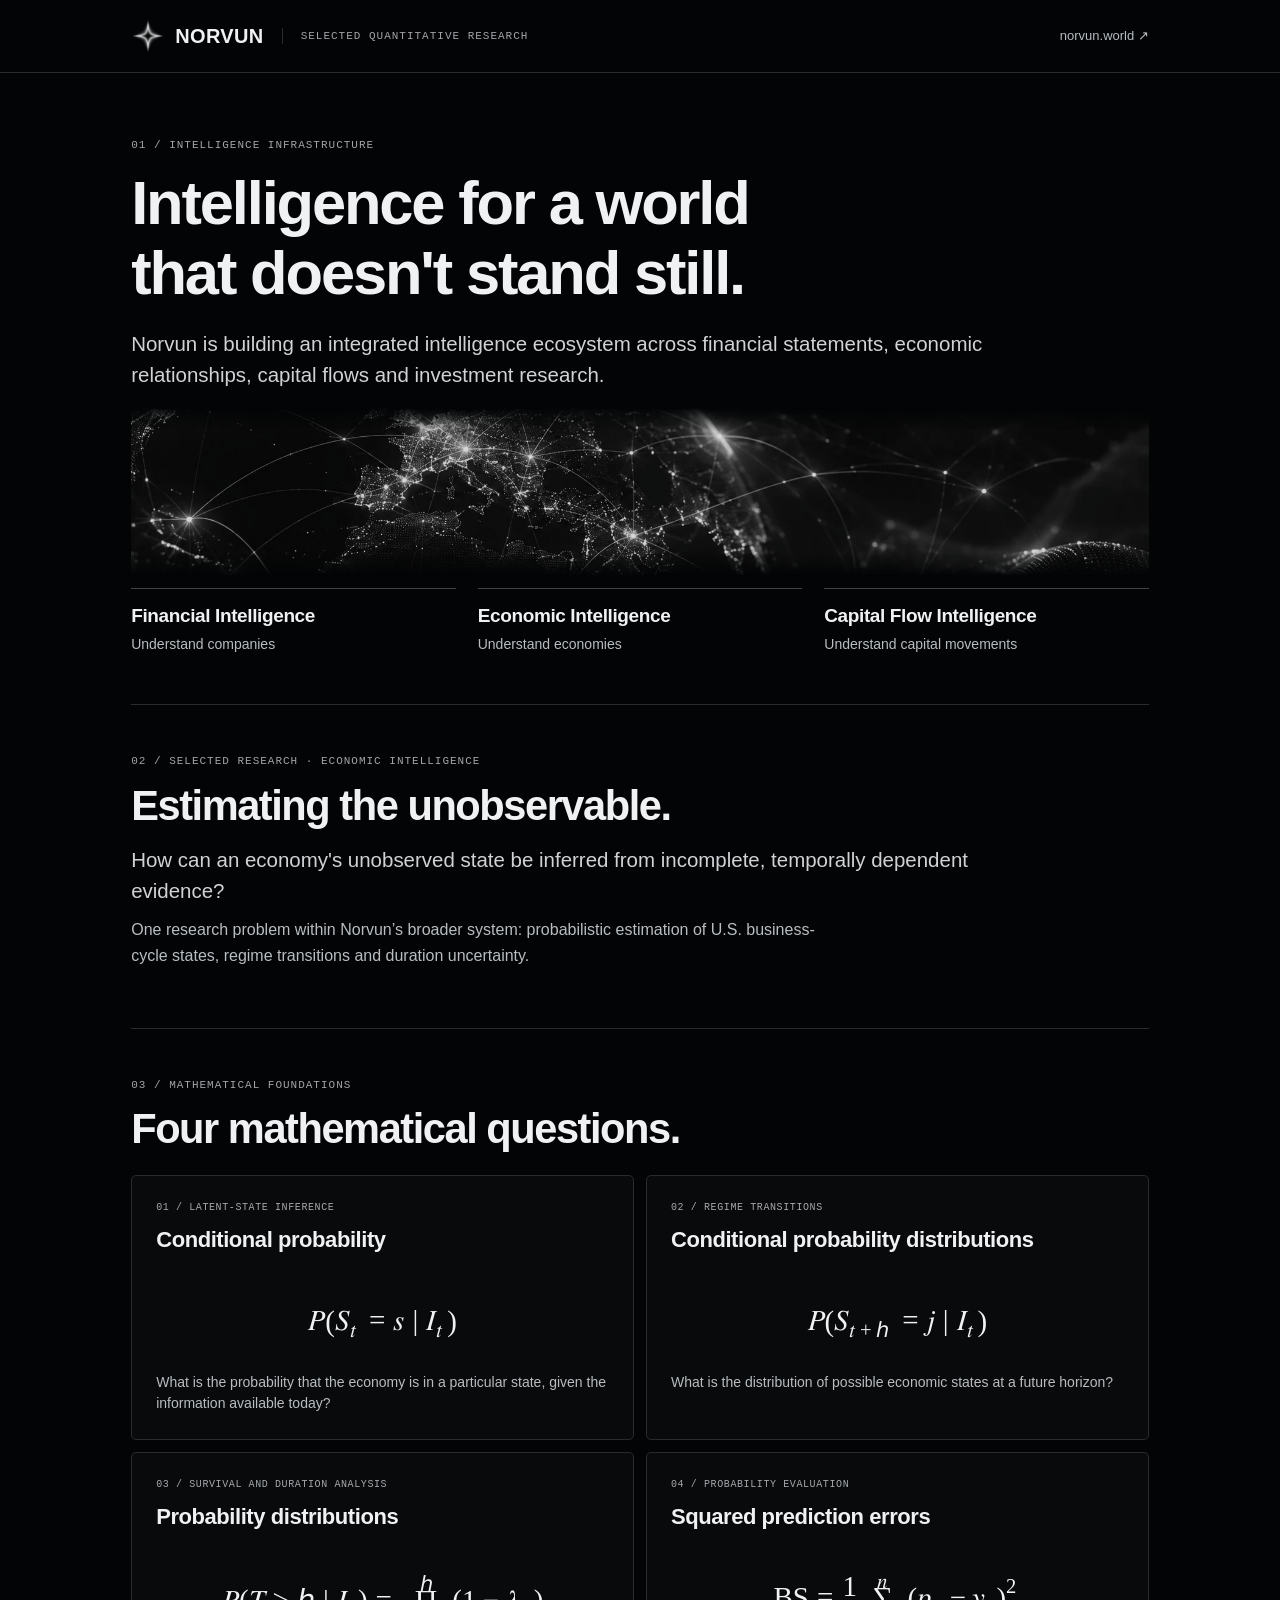
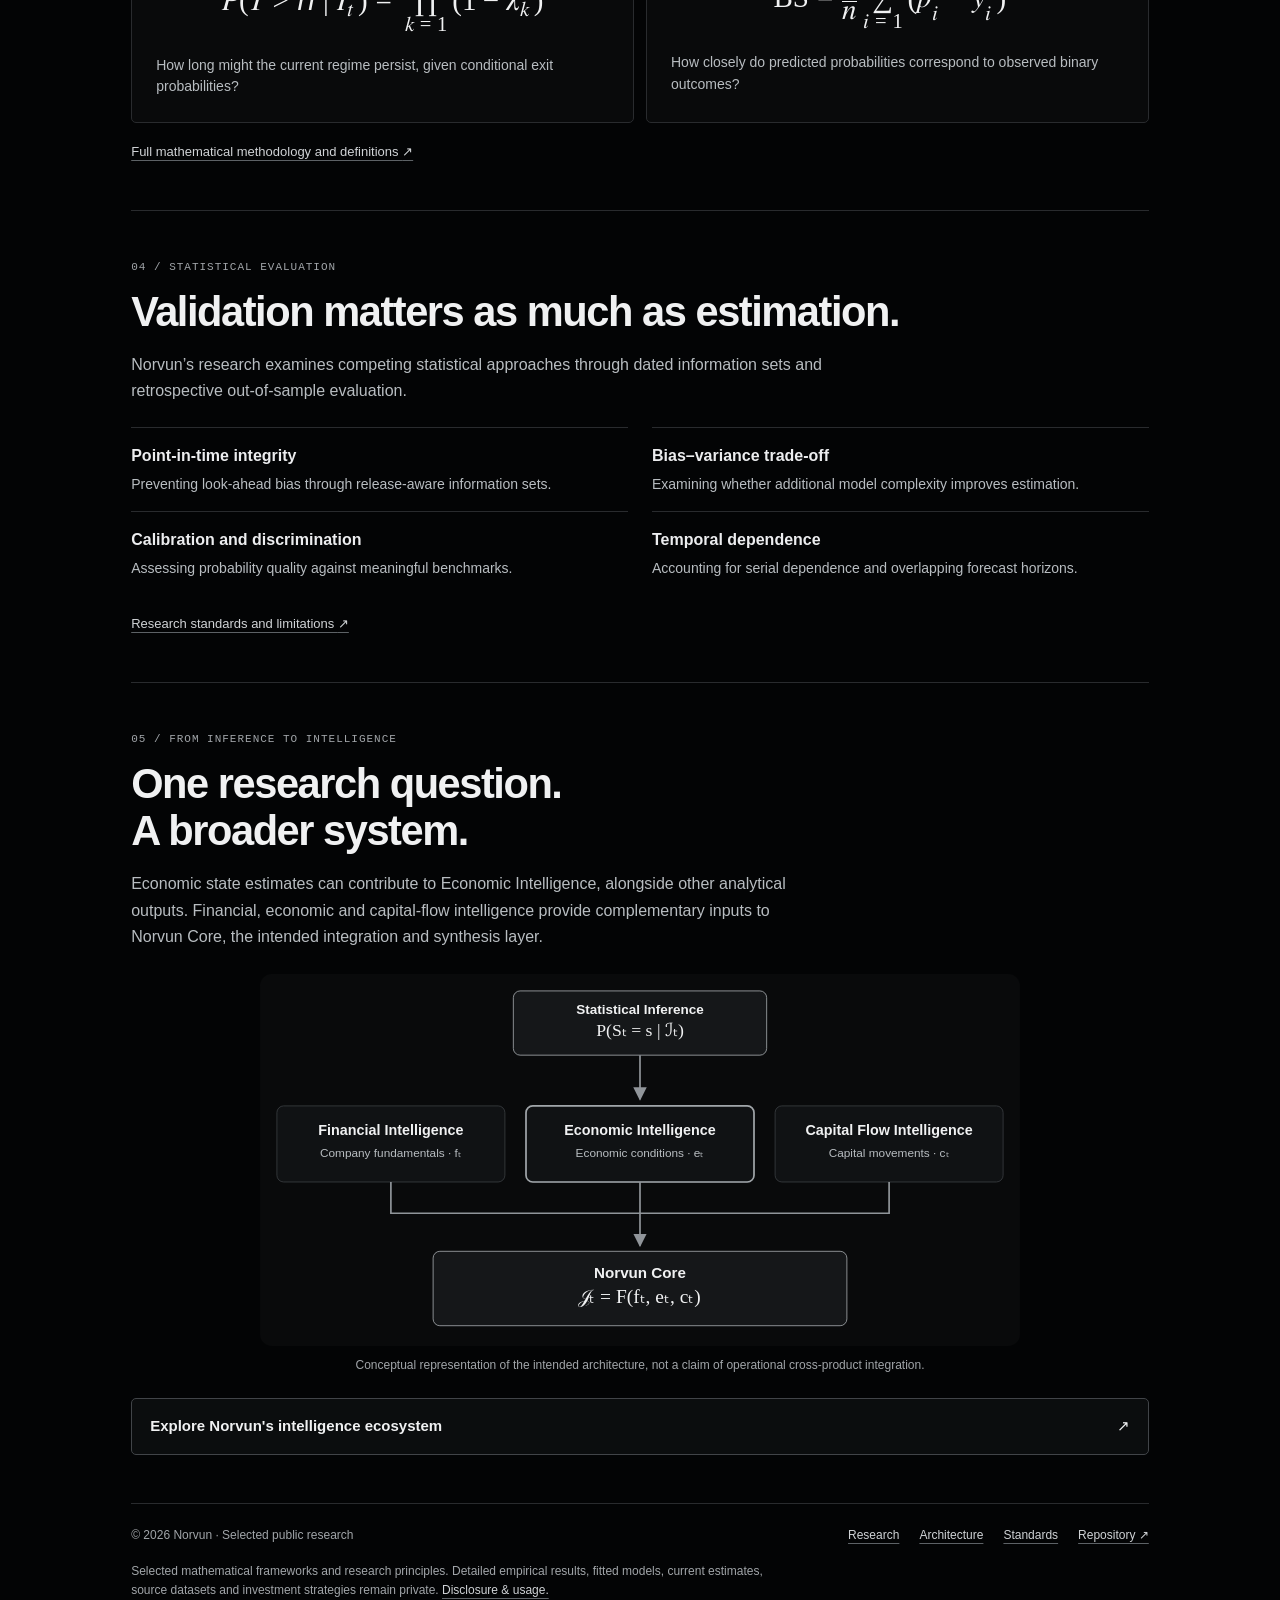
==== commit 38b37c15: "Present selected quantitative research as a concise institutional brief" ====
--- a/index.html
+++ b/index.html
@@ -1,19 +1,45 @@
 <!doctype html>
-<html lang="en" class="overview-document">
-<head><meta charset="utf-8"><meta name="viewport" content="width=device-width,initial-scale=1"><meta name="theme-color" content="#030405"><meta name="description" content="Norvun Research — selected public research in statistical inference, intelligence architecture and research standards."><title>Intelligence Infrastructure — Norvun Research</title><link rel="icon" type="image/png" href="assets/norvun-emblem-small.png"><link rel="stylesheet" href="research.css"></head>
-<body><a class="skip" href="#content">Skip to content</a><header class="site-header"><div class="header-inner"><a class="brand" href="index.html" aria-label="Norvun Research home"><img src="assets/norvun-emblem-small.png" alt="" width="34" height="34"><span>NORVUN</span><span class="division">RESEARCH</span></a><nav class="headerlinks" aria-label="Primary navigation"><a href="research.html">Research</a><a href="architecture.html">Architecture</a><a href="standards.html">Standards</a><a href="https://norvun.world">Norvun <span aria-hidden="true">↗</span></a></nav><details class="mobile-menu"><summary aria-label="Navigation menu"><span></span><span></span></summary><nav aria-label="Mobile navigation"><a href="index.html">Overview</a><a href="research.html">Research</a><a href="architecture.html">Architecture</a><a href="standards.html">Standards</a><a href="https://norvun.world">Norvun ↗</a></nav></details></div></header><main id="content" class="overview">
-<section class="chapter opening" id="readme" aria-labelledby="hero-title"><div class="opening-copy"><p class="eyebrow">NORVUN / RESEARCH</p><h1 id="hero-title">Understanding the observable.<span>Estimating the unobservable.</span></h1><p class="intro">Exploring the mathematical foundations of interconnected intelligence.</p><a class="button" href="#statistical_inference">Explore our research <span aria-hidden="true">→</span></a></div><img class="opening-field" src="assets/data-field.webp" alt="" width="1600" height="900" fetchpriority="high"><p class="chapter-meta">SELECTED RESEARCH / NORVUN</p></section>
-<section class="chapter featured" id="statistical_inference" aria-labelledby="featured-title"><div class="chapter-copy"><p class="eyebrow">ECONOMIC INTELLIGENCE / STATISTICAL INFERENCE</p><h2 id="featured-title">Estimating the unobservable.</h2><p class="intro">How can an economy's unobserved state be inferred from incomplete, temporally dependent evidence?</p><p>U.S. business-cycle research: latent-state inference, regime transitions and duration uncertainty.</p><a class="button" href="research.html">Explore the research <span aria-hidden="true">↗</span></a></div><figure class="research-visual"><div class="visual-formula"><math display="block" aria-label="P(Sₜ = s | ℐₜ)"><mi>P</mi><mo>(</mo><msub><mi>S</mi><mi>t</mi></msub><mo>=</mo><mi>s</mi><mo>|</mo><msub><mi mathvariant="script">I</mi><mi>t</mi></msub><mo>)</mo></math></div><div class="visual-process"><span>DATED INFORMATION</span><span aria-hidden="true">→</span><span>UNOBSERVED STATE</span></div><figcaption>Conceptual representation of the research question</figcaption></figure></section>
-<section class="chapter foundations" id="foundations" aria-labelledby="foundations-title"><div class="chapter-heading"><p class="eyebrow">MATHEMATICAL FOUNDATIONS</p><h2 id="foundations-title">Four mathematical questions.</h2><p>Explore the probability and statistical principles underlying this selected research.</p></div><div class="question-grid"><details class="research-question" name="foundations"><summary><span class="question-top"><span class="eyebrow">01 / RESEARCH</span><span class="plus" aria-hidden="true"></span></span><span class="question-title">Conditional probability</span><div class="equation"><div class="math-scroll"><math display="block" aria-label="P(Sₜ = s | ℐₜ)"><mi>P</mi><mo>(</mo><msub><mi>S</mi><mi>t</mi></msub><mo>=</mo><mi>s</mi><mo>|</mo><msub><mi mathvariant="script">I</mi><mi>t</mi></msub><mo>)</mo></math></div><span class="eq-number">(1)</span></div><span class="question-topic">latent-state inference</span></summary><div class="question-detail"><p>Given information available at time <i>t</i>, estimate the probability of an unobserved economic state <i>Sₜ</i>. The state is represented as a discrete stochastic variable; its conditional probability distribution assigns a probability to each possible state.</p><a href="research.html#question-01">Read the full research →</a></div></details>
-<details class="research-question" name="foundations"><summary><span class="question-top"><span class="eyebrow">02 / RESEARCH</span><span class="plus" aria-hidden="true"></span></span><span class="question-title">Conditional probability distributions</span><div class="equation"><div class="math-scroll"><math display="block" aria-label="P(Sₜ₊ₕ = j | ℐₜ)"><mi>P</mi><mo>(</mo><msub><mi>S</mi><mrow><mi>t</mi><mo>+</mo><mi>h</mi></mrow></msub><mo>=</mo><mi>j</mi><mo>|</mo><msub><mi mathvariant="script">I</mi><mi>t</mi></msub><mo>)</mo></math></div><span class="eq-number">(2)</span></div><span class="question-topic">regime transitions</span></summary><div class="question-detail"><p>The future economic state is a stochastic variable. Its conditional distribution describes the probabilities of possible states at a given horizon. An endpoint state probability is not the same as the probability of leaving the current regime at least once within the horizon.</p><a href="research.html#question-02">Read the full research →</a></div></details>
-<details class="research-question" name="foundations"><summary><span class="question-top"><span class="eyebrow">03 / RESEARCH</span><span class="plus" aria-hidden="true"></span></span><span class="question-title">Probability distributions</span><div class="equation"><div class="math-scroll"><math display="block" aria-label="P(T &gt; h | ℐₜ) = ∏ₖ₌₁ʰ (1 − λₖ)"><mi>P</mi><mo>(</mo><mi>T</mi><mo>&gt;</mo><mi>h</mi><mo>|</mo><msub><mi mathvariant="script">I</mi><mi>t</mi></msub><mo>)</mo><mo>=</mo><munderover><mo>∏</mo><mrow><mi>k</mi><mo>=</mo><mn>1</mn></mrow><mi>h</mi></munderover><mo>(</mo><mn>1</mn><mo>−</mo><msub><mi>λ</mi><mi>k</mi></msub><mo>)</mo></math></div><span class="eq-number">(3)</span></div><span class="question-topic">survival and duration analysis</span></summary><div class="question-detail"><p>For a discrete residual lifetime <i>T</i>, <i>λₖ</i> is the conditional probability of exit in period <i>k</i>, given survival to that period and the information set. This survival probability describes the distribution of remaining duration, from which an expected duration can be derived when finite. Duration estimates depend on assumptions about the conditional exit probabilities (hazards).</p><a href="research.html#question-03">Read the full research →</a></div></details>
-<details class="research-question" name="foundations"><summary><span class="question-top"><span class="eyebrow">04 / RESEARCH</span><span class="plus" aria-hidden="true"></span></span><span class="question-title">Squared prediction errors</span><div class="equation"><div class="math-scroll"><math display="block" aria-label="BS = (1/n) Σᵢ₌₁ⁿ (pᵢ − yᵢ)²"><mi mathvariant="normal">BS</mi><mo>=</mo><mfrac><mn>1</mn><mi>n</mi></mfrac><munderover><mo>∑</mo><mrow><mi>i</mi><mo>=</mo><mn>1</mn></mrow><mi>n</mi></munderover><msup><mrow><mo>(</mo><msub><mi>p</mi><mi>i</mi></msub><mo>−</mo><msub><mi>y</mi><mi>i</mi></msub><mo>)</mo></mrow><mn>2</mn></msup></math></div><span class="eq-number">(4)</span></div><span class="question-topic">probability evaluation</span></summary><div class="question-detail"><p>For a binary outcome <i>yᵢ</i>, the Brier score evaluates probability predictions <i>pᵢ</i> by squared loss. As a mean squared prediction error for a binary outcome, it evaluates probabilistic predictions rather than the variance of a parameter estimator. Interpretation requires comparison with appropriate baselines, calibration and discrimination metrics, and the intended economic use.</p><a href="research.html#question-04">Read the full research →</a></div></details></div><a class="text-link" href="research.html">Read the complete research <span aria-hidden="true">→</span></a></section>
-<section class="chapter architecture" id="architecture" aria-labelledby="architecture-title"><div class="chapter-copy"><p class="eyebrow">NORVUN CORE</p><h2 id="architecture-title">Independent research.<span>Collective intelligence.</span></h2><p class="intro">Selected statistical research contributes to Economic Intelligence within Norvun's intended intelligence ecosystem.</p><a class="button" href="architecture.html">Explore the architecture <span aria-hidden="true">↗</span></a></div><figure class="architecture-visual"><div class="connected-flow" role="group" aria-label="Conceptual integration of statistical inference and three intelligence products">
-<div class="flow-node flow-start"><strong>Statistical Inference</strong><span class="flow-math">P(Sₜ = s | ℐₜ)</span><small>Economic state estimation</small></div>
-<div class="flow-arrow" aria-hidden="true">↓</div>
-<div class="flow-products"><div class="flow-node"><strong>Financial Intelligence</strong><small>Company fundamentals · fₜ</small></div><div class="flow-node economic"><strong>Economic Intelligence</strong><small>Economic conditions · eₜ</small></div><div class="flow-node"><strong>Capital Flow Intelligence</strong><small>Capital movements · cₜ</small></div></div>
-<div class="flow-merge" aria-hidden="true"></div><div class="flow-arrow" aria-hidden="true">↓</div>
-<div class="flow-node flow-end"><strong>Norvun Core</strong><span class="flow-math">𝒥ₜ = F(fₜ, eₜ, cₜ)</span></div>
-</div><figcaption>Intended architecture — not a claim of operational cross-product integration.</figcaption></figure></section>
-<section class="chapter standards" id="evidence" aria-labelledby="standards-title"><div class="chapter-copy"><p class="eyebrow">RESEARCH STANDARDS</p><h2 id="standards-title">Validation matters as much as estimation.</h2><p class="intro">Point-in-time integrity, meaningful benchmarks and the quality of probabilistic predictions.</p><a class="button" href="standards.html">Explore research standards <span aria-hidden="true">↗</span></a></div><div class="standards-list"><div><span>01</span><h3>Historical evaluation</h3><p>Release-aware data and retrospective out-of-sample assessment.</p></div><div><span>02</span><h3>Probability quality</h3><p>Scoring, calibration and discrimination.</p></div><div><span>03</span><h3>Research limitations</h3><p>Temporal dependence, model selection and disclosure.</p></div></div></section>
-</main><footer class="site-footer" id="notice"><div class="footer-inner"><span>© 2026 Norvun · Selected public research</span><nav class="footer-links" aria-label="Research footer"><a href="https://norvun.world">norvun.world</a><a href="https://github.com/noahlillebaek/norvun-public">Source repository ↗</a><a href="standards.html#notice">Disclosure</a></nav></div></footer></body></html>+<html lang="en" class="brief-document">
+<head><meta charset="utf-8"><meta name="viewport" content="width=device-width,initial-scale=1"><meta name="theme-color" content="#030405"><meta name="description" content="Norvun — selected quantitative research in statistical inference and U.S. business-cycle estimation."><title>Norvun — Selected Quantitative Research</title><link rel="icon" type="image/png" href="assets/norvun-emblem-small.png"><link rel="stylesheet" href="research.css"><link rel="stylesheet" href="brief.css"></head>
+<body><a class="skip" href="#content">Skip to content</a>
+<header class="brief-header"><div class="brief-shell brief-header-inner"><a class="brand" href="index.html" aria-label="Norvun research overview"><img src="assets/norvun-emblem-small.png" alt="" width="34" height="34"><span>NORVUN</span></a><span class="brief-edition">SELECTED QUANTITATIVE RESEARCH</span><a class="brief-external" href="https://norvun.world">norvun.world <span aria-hidden="true">↗</span></a></div></header>
+<main class="brief-shell" id="content">
+<section class="brief-section brief-opening" id="readme" aria-labelledby="hero-title">
+<div class="brief-overline">01 / INTELLIGENCE INFRASTRUCTURE</div>
+<h1 id="hero-title">Intelligence for a world<br class="desktop-break"> that doesn't stand still.</h1>
+<p class="brief-lead">Norvun is building an integrated intelligence ecosystem across financial statements, economic relationships, capital flows and investment research.</p>
+<img class="brief-network" src="assets/norvun-network.webp" alt="" fetchpriority="high">
+<div class="brief-pillars"><div><h3>Financial Intelligence</h3><p>Understand companies</p></div><div><h3>Economic Intelligence</h3><p>Understand economies</p></div><div><h3>Capital Flow Intelligence</h3><p>Understand capital movements</p></div></div>
+</section>
+<section class="brief-section" id="statistical_inference" aria-labelledby="research-title">
+<div class="brief-overline">02 / SELECTED RESEARCH · ECONOMIC INTELLIGENCE</div>
+<h2 id="research-title">Estimating the unobservable.</h2>
+<p class="brief-lead">How can an economy's unobserved state be inferred from incomplete, temporally dependent evidence?</p>
+<p>One research problem within Norvun’s broader system: probabilistic estimation of U.S. business-cycle states, regime transitions and duration uncertainty.</p>
+</section>
+<section class="brief-section" id="foundations" aria-labelledby="math-title">
+<div class="brief-overline">03 / MATHEMATICAL FOUNDATIONS</div>
+<h2 id="math-title">Four mathematical questions.</h2>
+<div class="brief-math-grid"><article class="math-card"><span class="eyebrow">01 / latent-state inference</span><h3>Conditional probability</h3><div class="equation"><div class="math-scroll"><math display="block" aria-label="P(Sₜ = s | ℐₜ)"><mi>P</mi><mo>(</mo><msub><mi>S</mi><mi>t</mi></msub><mo>=</mo><mi>s</mi><mo>|</mo><msub><mi mathvariant="script">I</mi><mi>t</mi></msub><mo>)</mo></math></div><span class="eq-number">(1)</span></div><p>What is the probability that the economy is in a particular state, given the information available today?</p></article>
+<article class="math-card"><span class="eyebrow">02 / regime transitions</span><h3>Conditional probability distributions</h3><div class="equation"><div class="math-scroll"><math display="block" aria-label="P(Sₜ₊ₕ = j | ℐₜ)"><mi>P</mi><mo>(</mo><msub><mi>S</mi><mrow><mi>t</mi><mo>+</mo><mi>h</mi></mrow></msub><mo>=</mo><mi>j</mi><mo>|</mo><msub><mi mathvariant="script">I</mi><mi>t</mi></msub><mo>)</mo></math></div><span class="eq-number">(2)</span></div><p>What is the distribution of possible economic states at a future horizon?</p></article>
+<article class="math-card"><span class="eyebrow">03 / survival and duration analysis</span><h3>Probability distributions</h3><div class="equation"><div class="math-scroll"><math display="block" aria-label="P(T &gt; h | ℐₜ) = ∏ₖ₌₁ʰ (1 − λₖ)"><mi>P</mi><mo>(</mo><mi>T</mi><mo>&gt;</mo><mi>h</mi><mo>|</mo><msub><mi mathvariant="script">I</mi><mi>t</mi></msub><mo>)</mo><mo>=</mo><munderover><mo>∏</mo><mrow><mi>k</mi><mo>=</mo><mn>1</mn></mrow><mi>h</mi></munderover><mo>(</mo><mn>1</mn><mo>−</mo><msub><mi>λ</mi><mi>k</mi></msub><mo>)</mo></math></div><span class="eq-number">(3)</span></div><p>How long might the current regime persist, given conditional exit probabilities?</p></article>
+<article class="math-card"><span class="eyebrow">04 / probability evaluation</span><h3>Squared prediction errors</h3><div class="equation"><div class="math-scroll"><math display="block" aria-label="BS = (1/n) Σᵢ₌₁ⁿ (pᵢ − yᵢ)²"><mi mathvariant="normal">BS</mi><mo>=</mo><mfrac><mn>1</mn><mi>n</mi></mfrac><munderover><mo>∑</mo><mrow><mi>i</mi><mo>=</mo><mn>1</mn></mrow><mi>n</mi></munderover><msup><mrow><mo>(</mo><msub><mi>p</mi><mi>i</mi></msub><mo>−</mo><msub><mi>y</mi><mi>i</mi></msub><mo>)</mo></mrow><mn>2</mn></msup></math></div><span class="eq-number">(4)</span></div><p>How closely do predicted probabilities correspond to observed binary outcomes?</p></article></div>
+<p class="brief-small"><a href="research.html">Full mathematical methodology and definitions <span aria-hidden="true">↗</span></a></p>
+</section>
+<section class="brief-section" id="evidence" aria-labelledby="evaluation-title">
+<div class="brief-overline">04 / STATISTICAL EVALUATION</div>
+<h2 id="evaluation-title">Validation matters as much as estimation.</h2>
+<p>Norvun’s research examines competing statistical approaches through dated information sets and retrospective out-of-sample evaluation.</p>
+<dl class="brief-evaluation"><div><dt>Point-in-time integrity</dt><dd>Preventing look-ahead bias through release-aware information sets.</dd></div><div><dt>Bias–variance trade-off</dt><dd>Examining whether additional model complexity improves estimation.</dd></div><div><dt>Calibration and discrimination</dt><dd>Assessing probability quality against meaningful benchmarks.</dd></div><div><dt>Temporal dependence</dt><dd>Accounting for serial dependence and overlapping forecast horizons.</dd></div></dl>
+<p class="brief-small"><a href="standards.html">Research standards and limitations <span aria-hidden="true">↗</span></a></p>
+</section>
+<section class="brief-section brief-integration" id="architecture" aria-labelledby="integration-title">
+<div class="brief-overline">05 / FROM INFERENCE TO INTELLIGENCE</div>
+<h2 id="integration-title">One research question.<br> A broader system.</h2>
+<p>Economic state estimates can contribute to Economic Intelligence, alongside other analytical outputs. Financial, economic and capital-flow intelligence provide complementary inputs to Norvun Core, the intended integration and synthesis layer.</p>
+<figure class="brief-flow"><img src="assets/connected-intelligence.svg" alt="Statistical inference contributes to Economic Intelligence; the three intelligence engines converge into Norvun Core, represented by an abstract integration function." width="900" height="440"><figcaption>Conceptual representation of the intended architecture, not a claim of operational cross-product integration.</figcaption></figure>
+<a class="brief-cta" href="https://norvun.world/index.html#intelligence">Explore Norvun's intelligence ecosystem <span aria-hidden="true">↗</span></a>
+</section>
+</main>
+<footer id="notice" class="brief-footer"><div class="brief-shell"><div class="brief-footer-top"><span>© 2026 Norvun · Selected public research</span><nav aria-label="Supporting documentation"><a href="research.html">Research</a><a href="architecture.html">Architecture</a><a href="standards.html">Standards</a><a href="https://github.com/noahlillebaek/norvun-public">Repository ↗</a></nav></div><p>Selected mathematical frameworks and research principles. Detailed empirical results, fitted models, current estimates, source datasets and investment strategies remain private. <a href="standards.html#notice">Disclosure &amp; usage.</a></p></div></footer>
+</body></html>
--- a/brief.css
+++ b/brief.css
@@ -0,0 +1,48 @@
+
+/* Concise, linear research brief; full publications retain their separate layout. */
+html.brief-document{scroll-padding-top:85px;scroll-snap-type:none}
+.brief-document body{font-size:16px;line-height:1.65}
+.brief-shell{width:min(100%,1120px);padding-inline:clamp(20px,4vw,56px);margin-inline:auto}
+.brief-header{background:var(--bg);border-bottom:1px solid var(--line);position:sticky;top:0;z-index:10}
+.brief-header-inner{display:flex;align-items:center;gap:18px;min-height:72px}
+.brief-edition,.brief-overline{font:11px/1.5 ui-monospace,SFMono-Regular,Consolas,monospace;letter-spacing:.09em;color:#a1a5a9}
+.brief-edition{border-left:1px solid var(--line);padding-left:18px}
+.brief-external{margin-left:auto;color:#b8bdc1;font-size:13px;white-space:nowrap}
+.brief-section{padding:clamp(28px,4vw,48px) 0;border-bottom:1px solid var(--line)}
+.brief-opening{padding-top:clamp(36px,5vw,64px)}
+.brief-section h1,.brief-section h2,.brief-section h3{color:var(--text);font-weight:550;letter-spacing:-.035em;line-height:1.15}
+.brief-section h1{font-size:clamp(36px,4.8vw,66px);max-width:980px;margin:14px 0 20px}
+.brief-section h2{font-size:clamp(27px,3.25vw,42px);margin:12px 0 16px}
+.brief-section h3{font-size:19px;letter-spacing:-.02em;margin:0 0 6px}
+.brief-section p{color:#b8bdc1;max-width:78ch;margin:10px 0}
+.brief-section p.brief-lead{font-size:clamp(17px,1.6vw,21px);line-height:1.5;color:#d0d3d6;max-width:75ch}
+.brief-network{display:block;width:100%;height:clamp(92px,15vw,168px);object-fit:cover;object-position:center;filter:grayscale(1);opacity:.85;mask-image:linear-gradient(180deg,transparent,#000 14%,#000 86%,transparent);-webkit-mask-image:linear-gradient(180deg,transparent,#000 14%,#000 86%,transparent);margin:18px 0 12px}
+.brief-pillars{display:grid;grid-template-columns:repeat(3,minmax(0,1fr));gap:22px}
+.brief-pillars>div{padding:16px 0 0;border-top:1px solid #414448}
+.brief-pillars h3{font-size:clamp(15px,1.6vw,19px)}
+.brief-pillars p{font-size:14px;margin:4px 0 0}
+.brief-math-grid{display:grid;grid-template-columns:repeat(2,minmax(0,1fr));gap:12px;margin-top:22px}
+.math-card{background:#090a0b;border:1px solid #292b2e;border-radius:5px;padding:clamp(16px,2.1vw,24px);min-width:0}
+.math-card .eyebrow{font-size:10px;letter-spacing:.06em;display:block;margin-bottom:12px}
+.math-card h3{font-size:clamp(17px,1.9vw,22px);min-height:2.3em;margin:0}
+.math-card .equation{border:0;background:transparent;grid-template-columns:minmax(0,1fr);padding:10px 0;margin:4px 0 6px}
+.math-card .eq-number{display:none}
+.math-card math{font-size:clamp(20px,2.4vw,29px);white-space:nowrap}
+.math-card .math-scroll{padding:8px 0;min-height:64px;display:grid;align-items:center}
+.math-card p{font-size:14px;line-height:1.55;margin:0}
+.brief-section .brief-small{font-size:13px;margin:18px 0 0}
+.brief-small a,.brief-footer a{color:#d0d3d6;text-decoration:underline;text-decoration-color:#5d6266;text-underline-offset:4px}
+.brief-evaluation{display:grid;grid-template-columns:repeat(2,minmax(0,1fr));gap:0 24px;margin:22px 0 0}
+.brief-evaluation>div{border-top:1px solid var(--line);padding:15px 0}
+.brief-evaluation dt{color:#ecedef;font-size:16px;font-weight:550}
+.brief-evaluation dd{color:#b8bdc1;font-size:14px;margin:5px 0 0;line-height:1.55}
+.brief-flow{max-width:760px;margin:24px auto;text-align:center}
+.brief-flow img{display:block;width:100%;height:auto}
+.brief-flow figcaption{font-size:12px;color:#a1a5a9;margin:10px 0 0;line-height:1.5}
+.brief-cta{display:flex;align-items:center;justify-content:space-between;gap:14px;padding:15px 18px;border:1px solid #414448;border-radius:5px;font-weight:550;font-size:15px;max-width:100%;background:#0b0d0e}.brief-cta:hover{background:#191b1d}
+.brief-footer{padding:22px 0 34px;color:#a1a5a9;font-size:12px}
+.brief-footer-top{display:flex;justify-content:space-between;gap:16px;flex-wrap:wrap}.brief-footer nav{display:flex;flex-wrap:wrap;gap:12px 20px}
+.brief-footer p{margin:16px 0 0;max-width:100ch;line-height:1.6}
+@media(max-width:720px){.brief-edition{display:none}.brief-header-inner{min-height:62px}.brief-document{scroll-padding-top:74px}.brief-section{padding-block:30px}.desktop-break{display:none}.brief-math-grid{grid-template-columns:1fr}.math-card h3{min-height:0}.math-card .math-scroll{min-height:0}.brief-pillars{gap:12px}.brief-pillars h3{overflow-wrap:anywhere}.brief-pillars p{font-size:12px}.brief-evaluation{grid-template-columns:1fr;gap:0}.brief-flow{margin:18px auto}.brief-network{height:112px}}
+@media(max-width:380px){.brief-pillars{grid-template-columns:1fr}.brief-pillars>div{padding-top:9px}.brief-pillars h3{margin:0}.brief-pillars p{margin:0}.brief-external{font-size:12px}}
+@media print{html.brief-document{color-scheme:light;scroll-snap-type:none}.brief-document body{background:#fff;color:#111}.brief-header{position:static;background:#fff}.brief-document .brief-section h1,.brief-document .brief-section h2,.brief-document .brief-section h3,.brief-document .brief-section p,.brief-document .brief-evaluation dt,.brief-document .brief-evaluation dd,.brief-document .math-card math{color:#111}.math-card{background:#fff}.brief-section,.math-card,.brief-flow{break-inside:avoid}.brief-network{display:none}.brief-external,.brief-edition,.brief-overline,.brief-footer,.brief-footer a,.brief-small a{color:#333}.brief-cta{background:#fff;color:#111}}
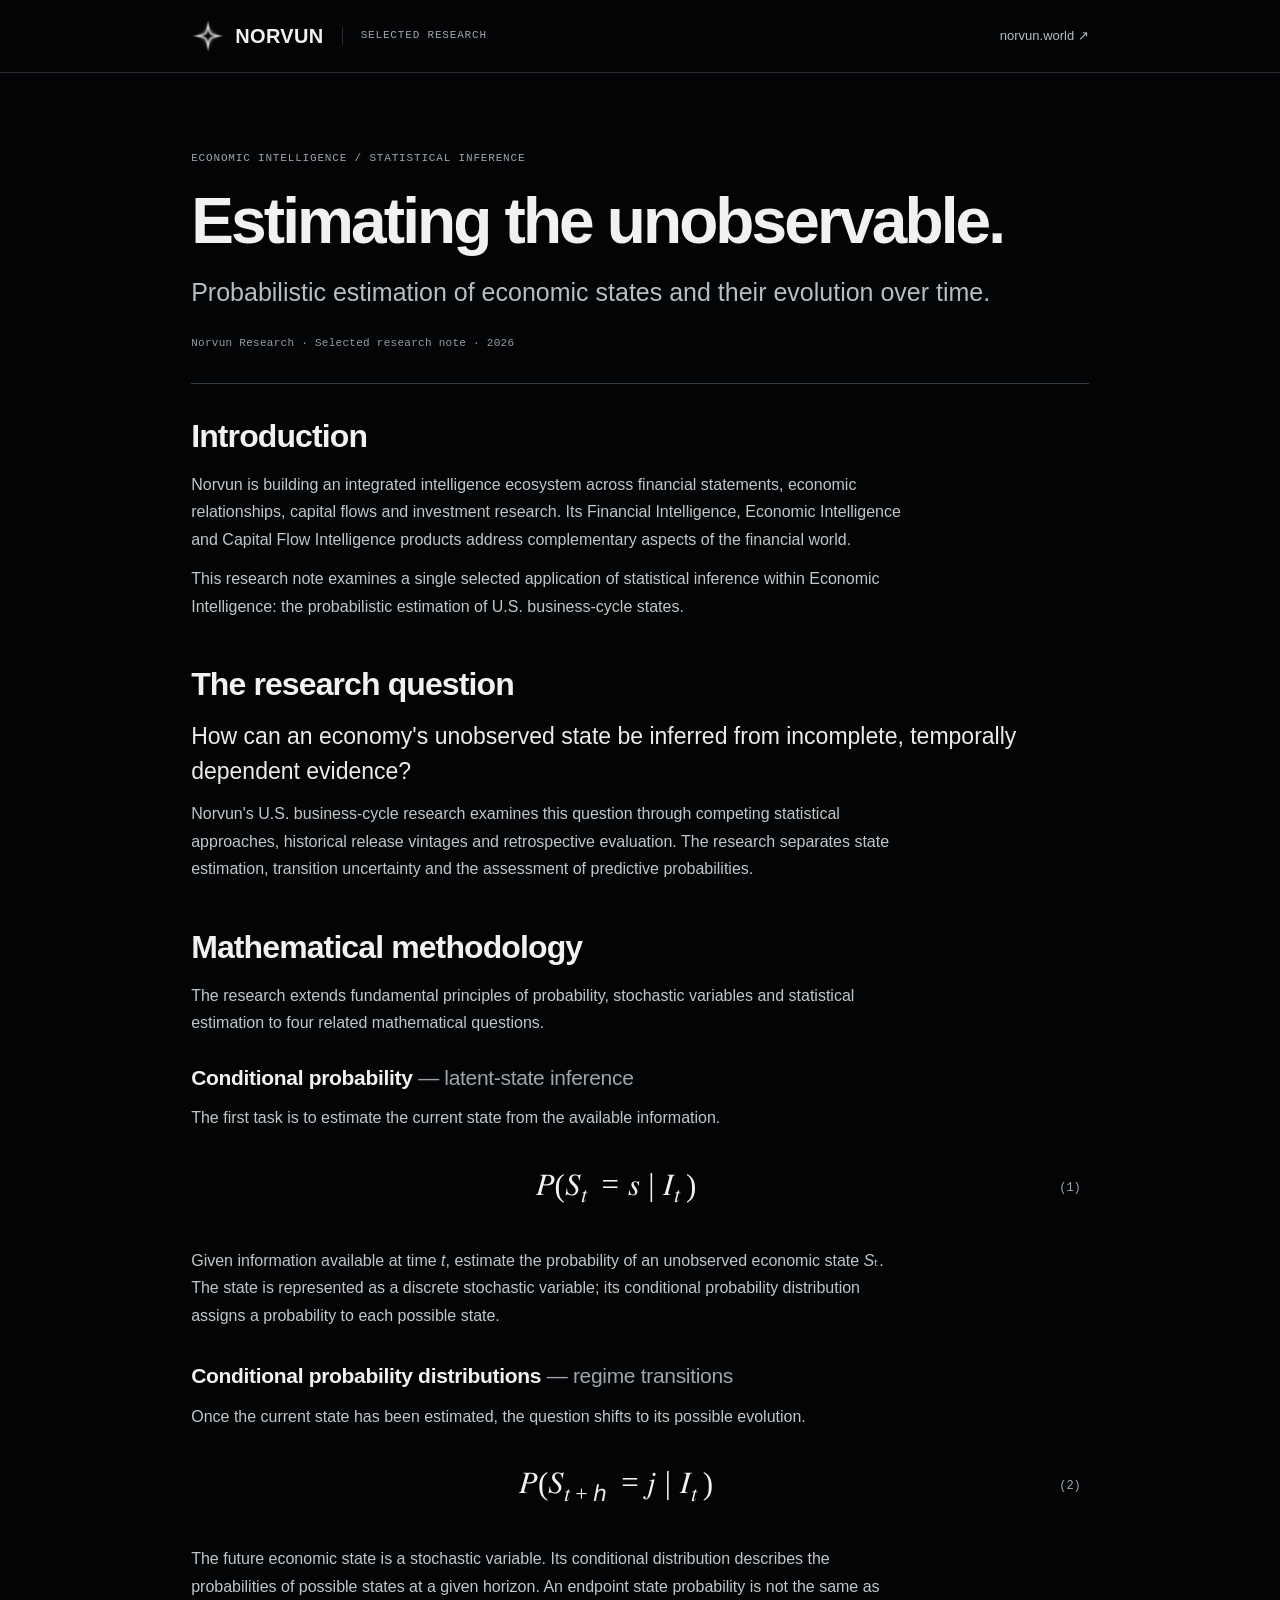
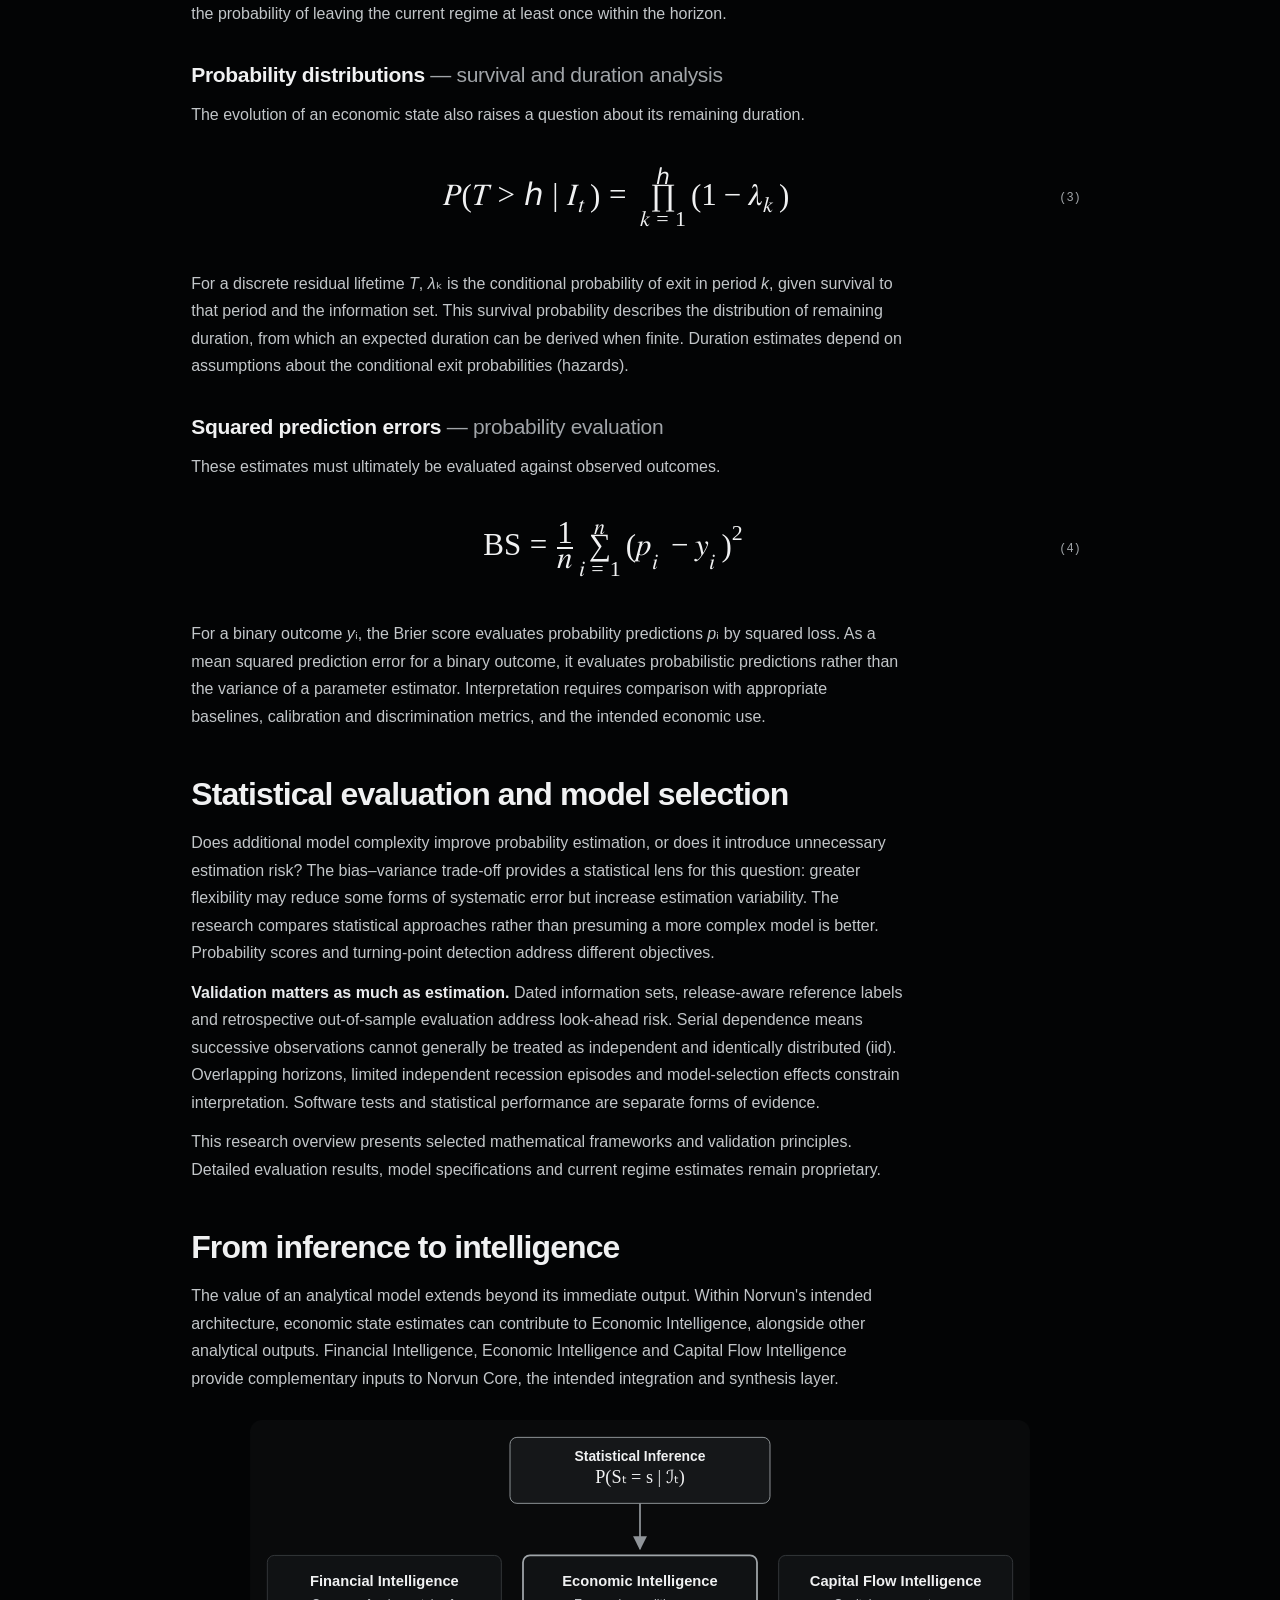
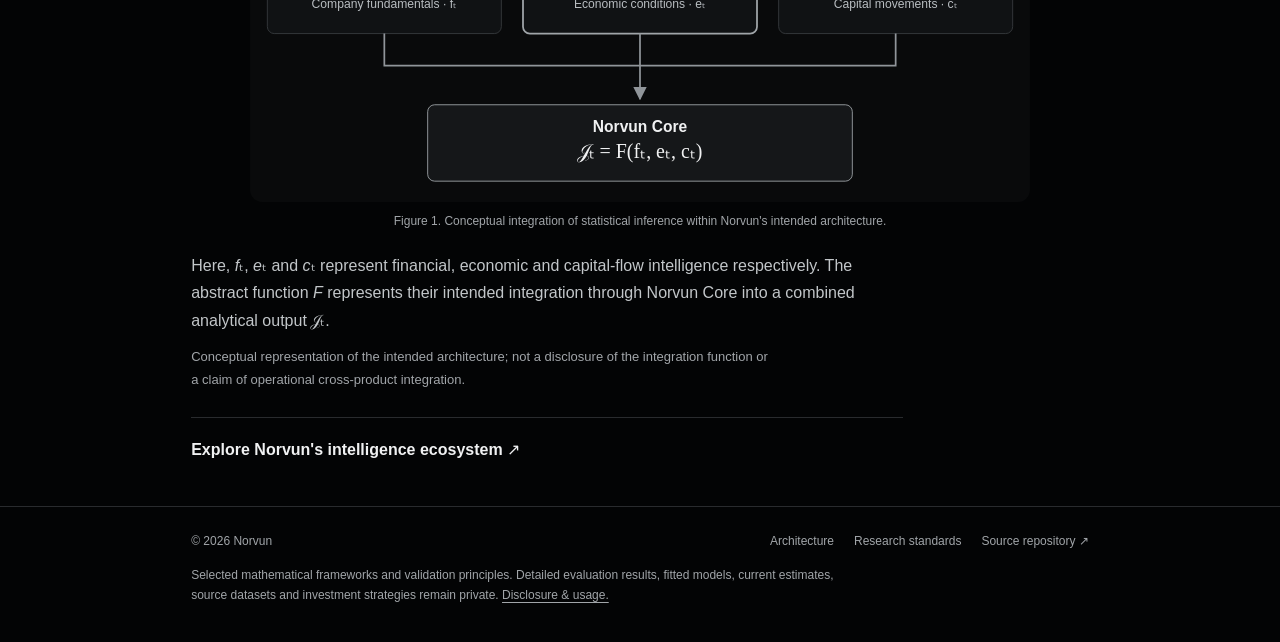
==== commit 349315a3: "Restore continuous institutional quantitative research note" ====
--- a/index.html
+++ b/index.html
@@ -1,45 +1,22 @@
 <!doctype html>
-<html lang="en" class="brief-document">
-<head><meta charset="utf-8"><meta name="viewport" content="width=device-width,initial-scale=1"><meta name="theme-color" content="#030405"><meta name="description" content="Norvun — selected quantitative research in statistical inference and U.S. business-cycle estimation."><title>Norvun — Selected Quantitative Research</title><link rel="icon" type="image/png" href="assets/norvun-emblem-small.png"><link rel="stylesheet" href="research.css"><link rel="stylesheet" href="brief.css"></head>
-<body><a class="skip" href="#content">Skip to content</a>
-<header class="brief-header"><div class="brief-shell brief-header-inner"><a class="brand" href="index.html" aria-label="Norvun research overview"><img src="assets/norvun-emblem-small.png" alt="" width="34" height="34"><span>NORVUN</span></a><span class="brief-edition">SELECTED QUANTITATIVE RESEARCH</span><a class="brief-external" href="https://norvun.world">norvun.world <span aria-hidden="true">↗</span></a></div></header>
-<main class="brief-shell" id="content">
-<section class="brief-section brief-opening" id="readme" aria-labelledby="hero-title">
-<div class="brief-overline">01 / INTELLIGENCE INFRASTRUCTURE</div>
-<h1 id="hero-title">Intelligence for a world<br class="desktop-break"> that doesn't stand still.</h1>
-<p class="brief-lead">Norvun is building an integrated intelligence ecosystem across financial statements, economic relationships, capital flows and investment research.</p>
-<img class="brief-network" src="assets/norvun-network.webp" alt="" fetchpriority="high">
-<div class="brief-pillars"><div><h3>Financial Intelligence</h3><p>Understand companies</p></div><div><h3>Economic Intelligence</h3><p>Understand economies</p></div><div><h3>Capital Flow Intelligence</h3><p>Understand capital movements</p></div></div>
-</section>
-<section class="brief-section" id="statistical_inference" aria-labelledby="research-title">
-<div class="brief-overline">02 / SELECTED RESEARCH · ECONOMIC INTELLIGENCE</div>
-<h2 id="research-title">Estimating the unobservable.</h2>
-<p class="brief-lead">How can an economy's unobserved state be inferred from incomplete, temporally dependent evidence?</p>
-<p>One research problem within Norvun’s broader system: probabilistic estimation of U.S. business-cycle states, regime transitions and duration uncertainty.</p>
-</section>
-<section class="brief-section" id="foundations" aria-labelledby="math-title">
-<div class="brief-overline">03 / MATHEMATICAL FOUNDATIONS</div>
-<h2 id="math-title">Four mathematical questions.</h2>
-<div class="brief-math-grid"><article class="math-card"><span class="eyebrow">01 / latent-state inference</span><h3>Conditional probability</h3><div class="equation"><div class="math-scroll"><math display="block" aria-label="P(Sₜ = s | ℐₜ)"><mi>P</mi><mo>(</mo><msub><mi>S</mi><mi>t</mi></msub><mo>=</mo><mi>s</mi><mo>|</mo><msub><mi mathvariant="script">I</mi><mi>t</mi></msub><mo>)</mo></math></div><span class="eq-number">(1)</span></div><p>What is the probability that the economy is in a particular state, given the information available today?</p></article>
-<article class="math-card"><span class="eyebrow">02 / regime transitions</span><h3>Conditional probability distributions</h3><div class="equation"><div class="math-scroll"><math display="block" aria-label="P(Sₜ₊ₕ = j | ℐₜ)"><mi>P</mi><mo>(</mo><msub><mi>S</mi><mrow><mi>t</mi><mo>+</mo><mi>h</mi></mrow></msub><mo>=</mo><mi>j</mi><mo>|</mo><msub><mi mathvariant="script">I</mi><mi>t</mi></msub><mo>)</mo></math></div><span class="eq-number">(2)</span></div><p>What is the distribution of possible economic states at a future horizon?</p></article>
-<article class="math-card"><span class="eyebrow">03 / survival and duration analysis</span><h3>Probability distributions</h3><div class="equation"><div class="math-scroll"><math display="block" aria-label="P(T &gt; h | ℐₜ) = ∏ₖ₌₁ʰ (1 − λₖ)"><mi>P</mi><mo>(</mo><mi>T</mi><mo>&gt;</mo><mi>h</mi><mo>|</mo><msub><mi mathvariant="script">I</mi><mi>t</mi></msub><mo>)</mo><mo>=</mo><munderover><mo>∏</mo><mrow><mi>k</mi><mo>=</mo><mn>1</mn></mrow><mi>h</mi></munderover><mo>(</mo><mn>1</mn><mo>−</mo><msub><mi>λ</mi><mi>k</mi></msub><mo>)</mo></math></div><span class="eq-number">(3)</span></div><p>How long might the current regime persist, given conditional exit probabilities?</p></article>
-<article class="math-card"><span class="eyebrow">04 / probability evaluation</span><h3>Squared prediction errors</h3><div class="equation"><div class="math-scroll"><math display="block" aria-label="BS = (1/n) Σᵢ₌₁ⁿ (pᵢ − yᵢ)²"><mi mathvariant="normal">BS</mi><mo>=</mo><mfrac><mn>1</mn><mi>n</mi></mfrac><munderover><mo>∑</mo><mrow><mi>i</mi><mo>=</mo><mn>1</mn></mrow><mi>n</mi></munderover><msup><mrow><mo>(</mo><msub><mi>p</mi><mi>i</mi></msub><mo>−</mo><msub><mi>y</mi><mi>i</mi></msub><mo>)</mo></mrow><mn>2</mn></msup></math></div><span class="eq-number">(4)</span></div><p>How closely do predicted probabilities correspond to observed binary outcomes?</p></article></div>
-<p class="brief-small"><a href="research.html">Full mathematical methodology and definitions <span aria-hidden="true">↗</span></a></p>
-</section>
-<section class="brief-section" id="evidence" aria-labelledby="evaluation-title">
-<div class="brief-overline">04 / STATISTICAL EVALUATION</div>
-<h2 id="evaluation-title">Validation matters as much as estimation.</h2>
-<p>Norvun’s research examines competing statistical approaches through dated information sets and retrospective out-of-sample evaluation.</p>
-<dl class="brief-evaluation"><div><dt>Point-in-time integrity</dt><dd>Preventing look-ahead bias through release-aware information sets.</dd></div><div><dt>Bias–variance trade-off</dt><dd>Examining whether additional model complexity improves estimation.</dd></div><div><dt>Calibration and discrimination</dt><dd>Assessing probability quality against meaningful benchmarks.</dd></div><div><dt>Temporal dependence</dt><dd>Accounting for serial dependence and overlapping forecast horizons.</dd></div></dl>
-<p class="brief-small"><a href="standards.html">Research standards and limitations <span aria-hidden="true">↗</span></a></p>
-</section>
-<section class="brief-section brief-integration" id="architecture" aria-labelledby="integration-title">
-<div class="brief-overline">05 / FROM INFERENCE TO INTELLIGENCE</div>
-<h2 id="integration-title">One research question.<br> A broader system.</h2>
-<p>Economic state estimates can contribute to Economic Intelligence, alongside other analytical outputs. Financial, economic and capital-flow intelligence provide complementary inputs to Norvun Core, the intended integration and synthesis layer.</p>
-<figure class="brief-flow"><img src="assets/connected-intelligence.svg" alt="Statistical inference contributes to Economic Intelligence; the three intelligence engines converge into Norvun Core, represented by an abstract integration function." width="900" height="440"><figcaption>Conceptual representation of the intended architecture, not a claim of operational cross-product integration.</figcaption></figure>
-<a class="brief-cta" href="https://norvun.world/index.html#intelligence">Explore Norvun's intelligence ecosystem <span aria-hidden="true">↗</span></a>
-</section>
-</main>
-<footer id="notice" class="brief-footer"><div class="brief-shell"><div class="brief-footer-top"><span>© 2026 Norvun · Selected public research</span><nav aria-label="Supporting documentation"><a href="research.html">Research</a><a href="architecture.html">Architecture</a><a href="standards.html">Standards</a><a href="https://github.com/noahlillebaek/norvun-public">Repository ↗</a></nav></div><p>Selected mathematical frameworks and research principles. Detailed empirical results, fitted models, current estimates, source datasets and investment strategies remain private. <a href="standards.html#notice">Disclosure &amp; usage.</a></p></div></footer>
+<html lang="en" class="note-document">
+<head><meta charset="utf-8"><meta name="viewport" content="width=device-width,initial-scale=1"><meta name="theme-color" content="#030405"><meta name="description" content="Norvun Research — a selected research note on probabilistic estimation of U.S. business-cycle states, transitions and duration uncertainty."><title>Estimating the unobservable — Norvun Research</title><link rel="icon" type="image/png" href="assets/norvun-emblem-small.png"><link rel="stylesheet" href="research.css"><link rel="stylesheet" href="note.css"></head>
+<body><a class="skip" href="#content">Skip to research note</a>
+<header class="note-header"><div class="note-shell note-header-inner"><a class="brand" href="index.html" aria-label="Norvun Research home"><img src="assets/norvun-emblem-small.png" alt="" width="34" height="34"><span>NORVUN</span></a><span class="note-edition">SELECTED RESEARCH</span><a class="note-website" href="https://norvun.world">norvun.world <span aria-hidden="true">↗</span></a></div></header>
+<main class="note-shell" id="content">
+<article class="note" aria-labelledby="note-title">
+<header class="note-title" id="statistical_inference"><p class="note-kicker">ECONOMIC INTELLIGENCE / STATISTICAL INFERENCE</p><h1 id="note-title">Estimating the unobservable.</h1><p class="note-subtitle">Probabilistic estimation of economic states and their evolution over time.</p><p class="note-meta">Norvun Research · Selected research note · 2026</p></header>
+<section class="note-section" id="readme" aria-labelledby="intro-title"><h2 id="intro-title">Introduction</h2><p>Norvun is building an integrated intelligence ecosystem across financial statements, economic relationships, capital flows and investment research. Its Financial Intelligence, Economic Intelligence and Capital Flow Intelligence products address complementary aspects of the financial world.</p><p>This research note examines a single selected application of statistical inference within Economic Intelligence: the probabilistic estimation of U.S. business-cycle states.</p></section>
+<section class="note-section" id="research-question" aria-labelledby="question-title"><h2 id="question-title">The research question</h2><p class="note-research-question">How can an economy's unobserved state be inferred from incomplete, temporally dependent evidence?</p><p>Norvun's U.S. business-cycle research examines this question through competing statistical approaches, historical release vintages and retrospective evaluation. The research separates state estimation, transition uncertainty and the assessment of predictive probabilities.</p></section>
+<section class="note-section" id="foundations" aria-labelledby="method-title"><h2 id="method-title">Mathematical methodology</h2><p>The research extends fundamental principles of probability, stochastic variables and statistical estimation to four related mathematical questions.</p><section class="note-question" id="question-01"><h3>Conditional probability <span>— latent-state inference</span></h3><p>The first task is to estimate the current state from the available information.</p><div class="equation"><div class="math-scroll"><math display="block" aria-label="P(Sₜ = s | ℐₜ)"><mi>P</mi><mo>(</mo><msub><mi>S</mi><mi>t</mi></msub><mo>=</mo><mi>s</mi><mo>|</mo><msub><mi mathvariant="script">I</mi><mi>t</mi></msub><mo>)</mo></math></div><span class="eq-number">(1)</span></div><p>Given information available at time <i>t</i>, estimate the probability of an unobserved economic state <i>Sₜ</i>. The state is represented as a discrete stochastic variable; its conditional probability distribution assigns a probability to each possible state.</p></section>
+<section class="note-question" id="question-02"><h3>Conditional probability distributions <span>— regime transitions</span></h3><p>Once the current state has been estimated, the question shifts to its possible evolution.</p><div class="equation"><div class="math-scroll"><math display="block" aria-label="P(Sₜ₊ₕ = j | ℐₜ)"><mi>P</mi><mo>(</mo><msub><mi>S</mi><mrow><mi>t</mi><mo>+</mo><mi>h</mi></mrow></msub><mo>=</mo><mi>j</mi><mo>|</mo><msub><mi mathvariant="script">I</mi><mi>t</mi></msub><mo>)</mo></math></div><span class="eq-number">(2)</span></div><p>The future economic state is a stochastic variable. Its conditional distribution describes the probabilities of possible states at a given horizon. An endpoint state probability is not the same as the probability of leaving the current regime at least once within the horizon.</p></section>
+<section class="note-question" id="question-03"><h3>Probability distributions <span>— survival and duration analysis</span></h3><p>The evolution of an economic state also raises a question about its remaining duration.</p><div class="equation"><div class="math-scroll"><math display="block" aria-label="P(T &gt; h | ℐₜ) = ∏ₖ₌₁ʰ (1 − λₖ)"><mi>P</mi><mo>(</mo><mi>T</mi><mo>&gt;</mo><mi>h</mi><mo>|</mo><msub><mi mathvariant="script">I</mi><mi>t</mi></msub><mo>)</mo><mo>=</mo><munderover><mo>∏</mo><mrow><mi>k</mi><mo>=</mo><mn>1</mn></mrow><mi>h</mi></munderover><mo>(</mo><mn>1</mn><mo>−</mo><msub><mi>λ</mi><mi>k</mi></msub><mo>)</mo></math></div><span class="eq-number">(3)</span></div><p>For a discrete residual lifetime <i>T</i>, <i>λₖ</i> is the conditional probability of exit in period <i>k</i>, given survival to that period and the information set. This survival probability describes the distribution of remaining duration, from which an expected duration can be derived when finite. Duration estimates depend on assumptions about the conditional exit probabilities (hazards).</p></section>
+<section class="note-question" id="question-04"><h3>Squared prediction errors <span>— probability evaluation</span></h3><p>These estimates must ultimately be evaluated against observed outcomes.</p><div class="equation"><div class="math-scroll"><math display="block" aria-label="BS = (1/n) Σᵢ₌₁ⁿ (pᵢ − yᵢ)²"><mi mathvariant="normal">BS</mi><mo>=</mo><mfrac><mn>1</mn><mi>n</mi></mfrac><munderover><mo>∑</mo><mrow><mi>i</mi><mo>=</mo><mn>1</mn></mrow><mi>n</mi></munderover><msup><mrow><mo>(</mo><msub><mi>p</mi><mi>i</mi></msub><mo>−</mo><msub><mi>y</mi><mi>i</mi></msub><mo>)</mo></mrow><mn>2</mn></msup></math></div><span class="eq-number">(4)</span></div><p>For a binary outcome <i>yᵢ</i>, the Brier score evaluates probability predictions <i>pᵢ</i> by squared loss. As a mean squared prediction error for a binary outcome, it evaluates probabilistic predictions rather than the variance of a parameter estimator. Interpretation requires comparison with appropriate baselines, calibration and discrimination metrics, and the intended economic use.</p></section></section>
+<section class="note-section" id="evidence" aria-labelledby="eval-title"><h2 id="eval-title">Statistical evaluation and model selection</h2><p>Does additional model complexity improve probability estimation, or does it introduce unnecessary estimation risk? The bias–variance trade-off provides a statistical lens for this question: greater flexibility may reduce some forms of systematic error but increase estimation variability. The research compares statistical approaches rather than presuming a more complex model is better. Probability scores and turning-point detection address different objectives.</p>
+<p><strong>Validation matters as much as estimation.</strong> Dated information sets, release-aware reference labels and retrospective out-of-sample evaluation address look-ahead risk. Serial dependence means successive observations cannot generally be treated as independent and identically distributed (iid). Overlapping horizons, limited independent recession episodes and model-selection effects constrain interpretation. Software tests and statistical performance are separate forms of evidence.</p>
+<p>This research overview presents selected mathematical frameworks and validation principles. Detailed evaluation results, model specifications and current regime estimates remain proprietary.</p></section>
+<section class="note-section" id="architecture" aria-labelledby="integration-title"><h2 id="integration-title">From inference to intelligence</h2><p>The value of an analytical model extends beyond its immediate output. Within Norvun's intended architecture, economic state estimates can contribute to Economic Intelligence, alongside other analytical outputs. Financial Intelligence, Economic Intelligence and Capital Flow Intelligence provide complementary inputs to Norvun Core, the intended integration and synthesis layer.</p><figure class="note-figure"><img src="assets/connected-intelligence.svg" alt="Statistical inference contributes to Economic Intelligence. Financial, Economic and Capital Flow Intelligence converge into the intended Norvun Core integration layer." width="900" height="440"><figcaption>Figure 1. Conceptual integration of statistical inference within Norvun's intended architecture.</figcaption></figure><p>Here, <i>fₜ</i>, <i>eₜ</i> and <i>cₜ</i> represent financial, economic and capital-flow intelligence respectively. The abstract function <i>F</i> represents their intended integration through Norvun Core into a combined analytical output <i>𝒥ₜ</i>.</p>
+<p class="flow-note">Conceptual representation of the intended architecture; not a disclosure of the integration function or a claim of operational cross-product integration.</p><p class="note-link"><a href="https://norvun.world/index.html#intelligence">Explore Norvun's intelligence ecosystem <span aria-hidden="true">↗</span></a></p></section>
+</article></main>
+<footer class="note-footer" id="notice"><div class="note-shell"><div class="note-footer-top"><span>© 2026 Norvun</span><nav aria-label="Supporting documentation"><a href="architecture.html">Architecture</a><a href="standards.html">Research standards</a><a href="https://github.com/noahlillebaek/norvun-public">Source repository ↗</a></nav></div><p>Selected mathematical frameworks and validation principles. Detailed evaluation results, fitted models, current estimates, source datasets and investment strategies remain private. <a href="standards.html#notice">Disclosure &amp; usage.</a></p></div></footer>
 </body></html>
--- a/note.css
+++ b/note.css
@@ -0,0 +1,43 @@
+
+/* Institutional research note: a single, uninterrupted editorial reading column. */
+html.note-document{scroll-snap-type:none;scroll-padding-top:90px}
+.note-document body{font-size:16px;line-height:1.72}
+.note-shell{max-width:1000px;margin:0 auto;padding-inline:clamp(22px,4vw,60px)}
+.note-header{position:sticky;top:0;z-index:10;background:#030405;border-bottom:1px solid var(--line)}
+.note-header-inner{display:flex;align-items:center;min-height:72px;gap:18px}
+.note-edition,.note-kicker,.note-meta{font:11px/1.6 ui-monospace,SFMono-Regular,Consolas,monospace;letter-spacing:.075em;color:#a1a5a9}
+.note-edition{border-left:1px solid var(--line);padding-left:18px}
+.note-website{margin-left:auto;font-size:13px;white-space:nowrap;color:#b8bdc1}
+.note{padding:clamp(44px,6vw,80px) 0 42px}
+.note-title{padding:0 0 30px;border-bottom:1px solid #36393b}
+.note-kicker{margin:0 0 18px}
+.note-title h1{font-weight:550;font-size:clamp(38px,5vw,64px);line-height:1.13;letter-spacing:-.045em;margin:0 0 16px}
+.note-subtitle{font-size:clamp(19px,2vw,25px);line-height:1.5;color:#b8bdc1;max-width:65ch;margin:0 0 24px}
+.note-meta{margin:0;letter-spacing:.025em;color:#969ba0}
+.note-section{padding-top:32px;scroll-margin-top:12px}
+.note-section h2{font-size:clamp(23px,2.6vw,32px);font-weight:550;letter-spacing:-.028em;line-height:1.25;margin:0 0 15px}
+.note-section p{color:#c2c6c9;margin:12px 0;max-width:80ch}
+.note-section p strong{color:#e9ebed;font-weight:550}
+.note-section .note-research-question{font-size:clamp(18px,1.9vw,23px);line-height:1.5;color:#e9ebed}
+.note-question{margin:26px 0 32px;scroll-margin-top:12px}
+.note-question:last-child{margin-bottom:0}
+.note-question h3{font-size:clamp(17px,1.7vw,21px);font-weight:550;letter-spacing:-.015em;line-height:1.4;margin:0 0 8px;color:#f0f1f2}
+.note-question h3 span{color:#a1a5a9;font-weight:400}
+.note-question .equation{margin:13px 0 16px;padding:18px 8px;background:none;border:none;grid-template-columns:minmax(0,1fr) 32px}
+.note-question .equation math{font-size:clamp(23px,3vw,31px)}
+.note-question .math-scroll{padding:10px 0}
+.note-question .eq-number{color:#a1a5a9;text-align:right}
+.note-figure{max-width:780px;margin:28px auto 22px}
+.note-figure img{display:block;width:100%;height:auto}
+.note-figure figcaption{color:#a1a5a9;font-size:12px;line-height:1.5;margin:10px 0 0;text-align:center}
+.note-section .flow-note{font-size:13px;color:#a1a5a9}
+.note-section .note-link{margin:26px 0 0;padding-top:18px;border-top:1px solid var(--line)}
+.note-link a{font-weight:550;color:#f0f1f2}
+.note-link a:hover,.note-footer a:hover{text-decoration:underline;text-underline-offset:4px}
+.note-footer{border-top:1px solid var(--line);padding:24px 0 36px;color:#a1a5a9;font-size:12px}
+.note-footer-top{display:flex;justify-content:space-between;align-items:baseline;gap:18px;flex-wrap:wrap}
+.note-footer nav{display:flex;gap:12px 20px;flex-wrap:wrap}
+.note-footer p{margin:15px 0 0;line-height:1.65;max-width:100ch}
+.note-footer p a{text-decoration:underline;text-underline-offset:3px}
+@media(max-width:600px){.note-edition{display:none}.note-header-inner{min-height:62px}.note{padding-top:36px}.note-title{padding-bottom:24px}.note-section{padding-top:27px}.note-document body{font-size:15px;line-height:1.72}.note-question h3 span{display:block;margin-top:3px}.note-question .equation{padding:10px 0;gap:5px;grid-template-columns:minmax(0,1fr) 23px}.note-question .equation math{font-size:22px}.note-question{margin:22px 0 27px}.note-figure{margin:20px 0}.note-figure figcaption{text-align:left}}
+@media print{html.note-document{color-scheme:light;scroll-snap-type:none}.note-document body,.note-header{background:white;color:#111}.note-header{position:static}.note-title h1,.note-section h2,.note-question h3,.note-section p,.note-section .note-research-question,.note-question .equation math{color:#111}.note-title,.note-section .note-link,.note-footer{border-color:#ccc}.note-header .brand img{mix-blend-mode:normal}.note-question,.note-figure{break-inside:avoid}.note-subtitle,.note-kicker,.note-meta,.note-edition,.note-footer,.note-website,.note-question h3 span{color:#444}}
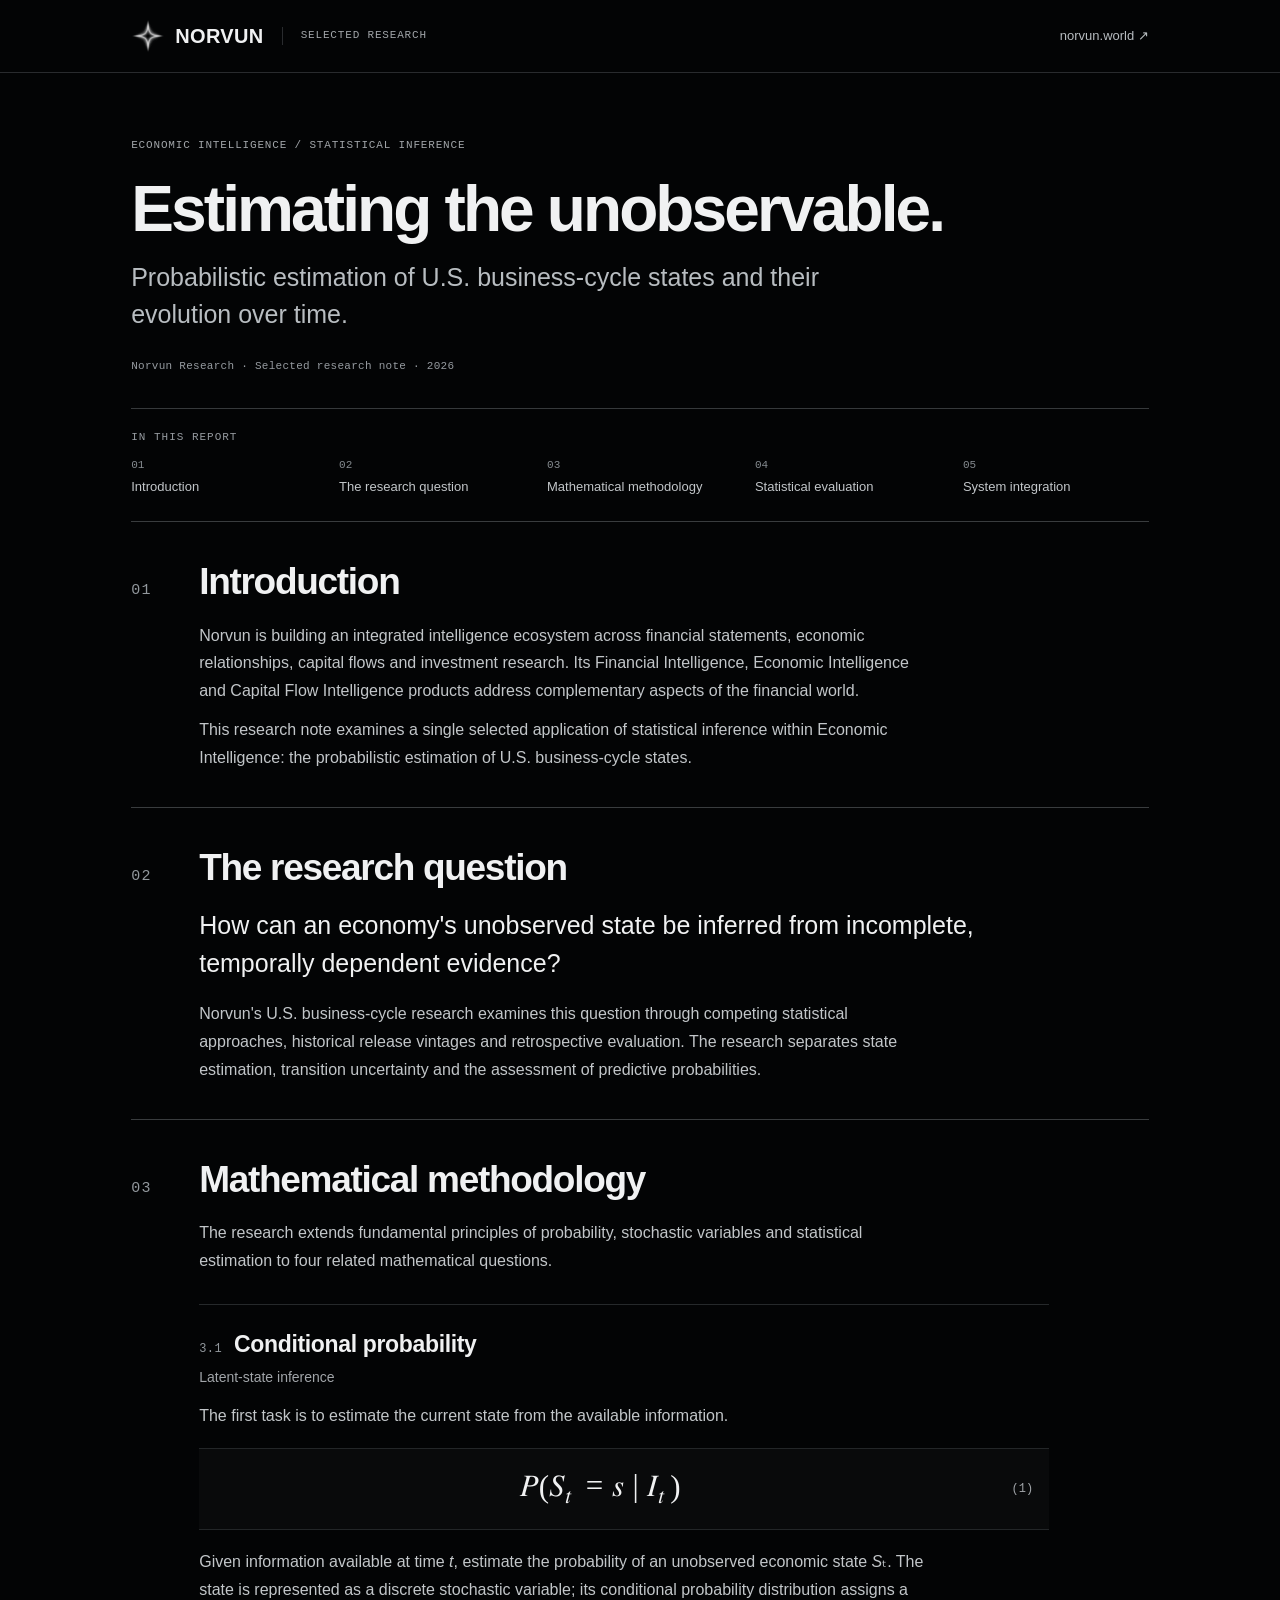
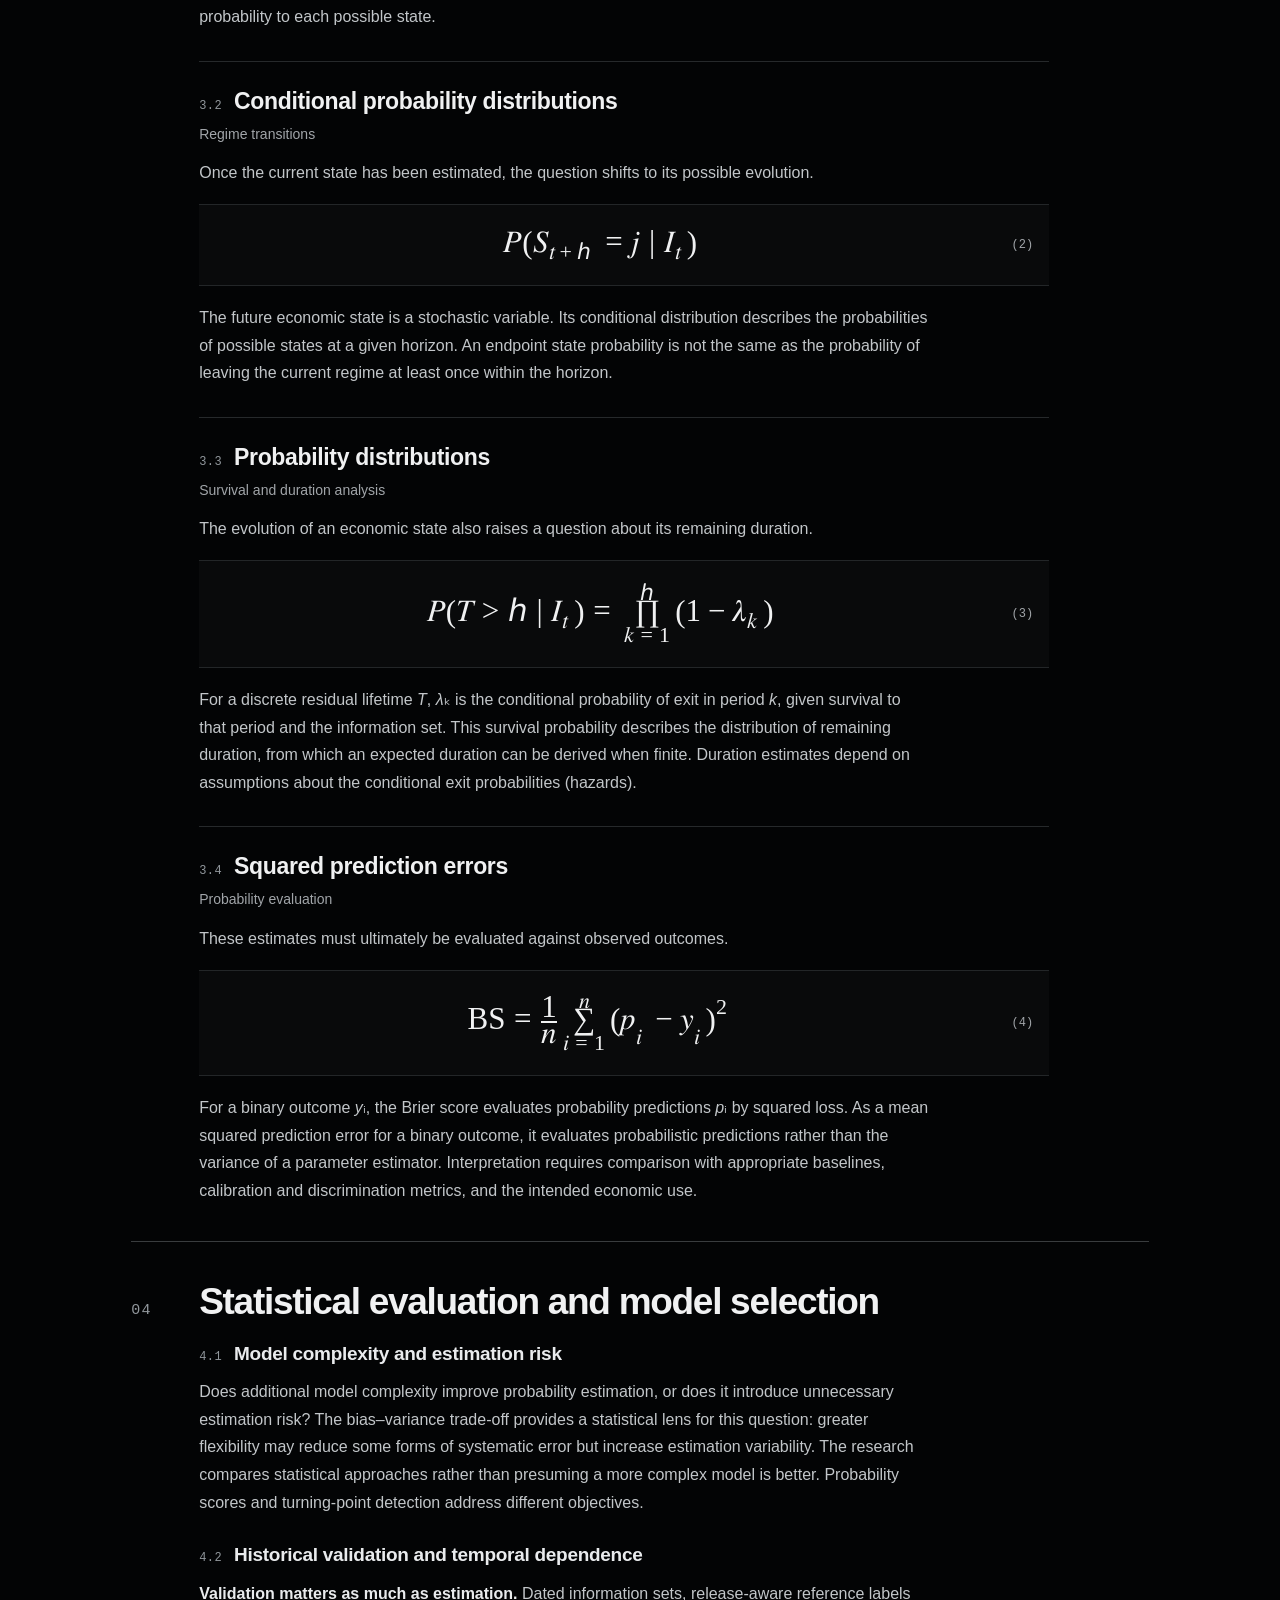
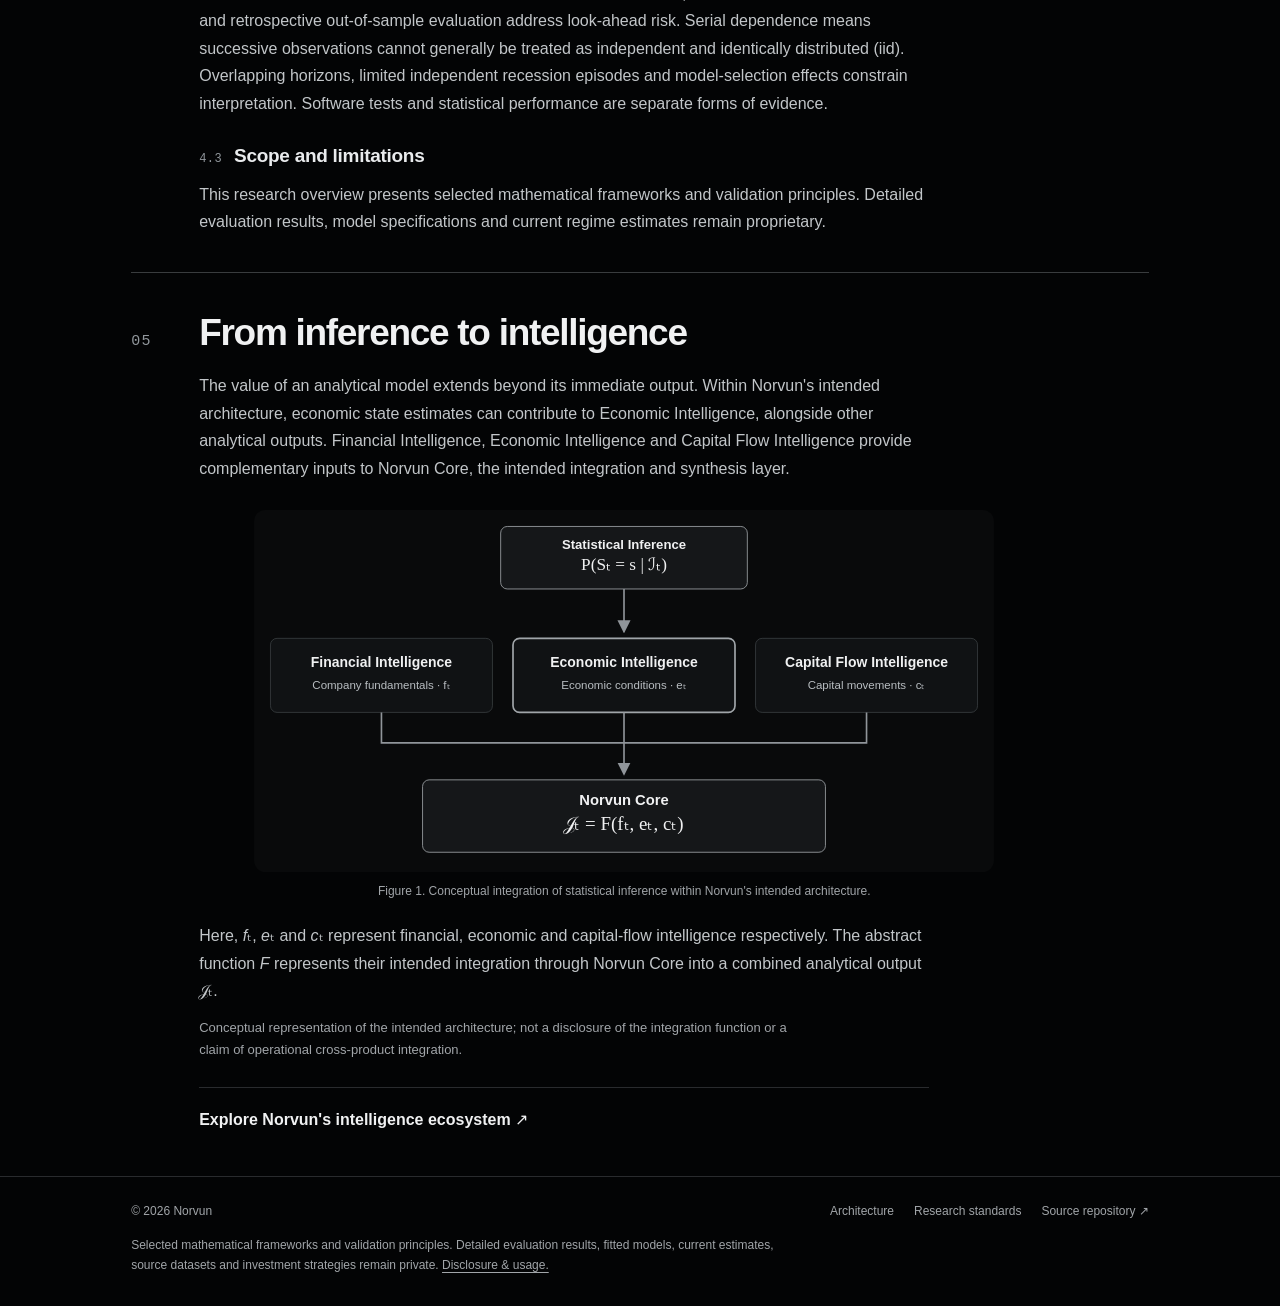
==== commit 7c345f20: "Establish explicit report sections and mathematical hierarchy" ====
--- a/index.html
+++ b/index.html
@@ -5,18 +5,19 @@
 <header class="note-header"><div class="note-shell note-header-inner"><a class="brand" href="index.html" aria-label="Norvun Research home"><img src="assets/norvun-emblem-small.png" alt="" width="34" height="34"><span>NORVUN</span></a><span class="note-edition">SELECTED RESEARCH</span><a class="note-website" href="https://norvun.world">norvun.world <span aria-hidden="true">↗</span></a></div></header>
 <main class="note-shell" id="content">
 <article class="note" aria-labelledby="note-title">
-<header class="note-title" id="statistical_inference"><p class="note-kicker">ECONOMIC INTELLIGENCE / STATISTICAL INFERENCE</p><h1 id="note-title">Estimating the unobservable.</h1><p class="note-subtitle">Probabilistic estimation of economic states and their evolution over time.</p><p class="note-meta">Norvun Research · Selected research note · 2026</p></header>
-<section class="note-section" id="readme" aria-labelledby="intro-title"><h2 id="intro-title">Introduction</h2><p>Norvun is building an integrated intelligence ecosystem across financial statements, economic relationships, capital flows and investment research. Its Financial Intelligence, Economic Intelligence and Capital Flow Intelligence products address complementary aspects of the financial world.</p><p>This research note examines a single selected application of statistical inference within Economic Intelligence: the probabilistic estimation of U.S. business-cycle states.</p></section>
-<section class="note-section" id="research-question" aria-labelledby="question-title"><h2 id="question-title">The research question</h2><p class="note-research-question">How can an economy's unobserved state be inferred from incomplete, temporally dependent evidence?</p><p>Norvun's U.S. business-cycle research examines this question through competing statistical approaches, historical release vintages and retrospective evaluation. The research separates state estimation, transition uncertainty and the assessment of predictive probabilities.</p></section>
-<section class="note-section" id="foundations" aria-labelledby="method-title"><h2 id="method-title">Mathematical methodology</h2><p>The research extends fundamental principles of probability, stochastic variables and statistical estimation to four related mathematical questions.</p><section class="note-question" id="question-01"><h3>Conditional probability <span>— latent-state inference</span></h3><p>The first task is to estimate the current state from the available information.</p><div class="equation"><div class="math-scroll"><math display="block" aria-label="P(Sₜ = s | ℐₜ)"><mi>P</mi><mo>(</mo><msub><mi>S</mi><mi>t</mi></msub><mo>=</mo><mi>s</mi><mo>|</mo><msub><mi mathvariant="script">I</mi><mi>t</mi></msub><mo>)</mo></math></div><span class="eq-number">(1)</span></div><p>Given information available at time <i>t</i>, estimate the probability of an unobserved economic state <i>Sₜ</i>. The state is represented as a discrete stochastic variable; its conditional probability distribution assigns a probability to each possible state.</p></section>
-<section class="note-question" id="question-02"><h3>Conditional probability distributions <span>— regime transitions</span></h3><p>Once the current state has been estimated, the question shifts to its possible evolution.</p><div class="equation"><div class="math-scroll"><math display="block" aria-label="P(Sₜ₊ₕ = j | ℐₜ)"><mi>P</mi><mo>(</mo><msub><mi>S</mi><mrow><mi>t</mi><mo>+</mo><mi>h</mi></mrow></msub><mo>=</mo><mi>j</mi><mo>|</mo><msub><mi mathvariant="script">I</mi><mi>t</mi></msub><mo>)</mo></math></div><span class="eq-number">(2)</span></div><p>The future economic state is a stochastic variable. Its conditional distribution describes the probabilities of possible states at a given horizon. An endpoint state probability is not the same as the probability of leaving the current regime at least once within the horizon.</p></section>
-<section class="note-question" id="question-03"><h3>Probability distributions <span>— survival and duration analysis</span></h3><p>The evolution of an economic state also raises a question about its remaining duration.</p><div class="equation"><div class="math-scroll"><math display="block" aria-label="P(T &gt; h | ℐₜ) = ∏ₖ₌₁ʰ (1 − λₖ)"><mi>P</mi><mo>(</mo><mi>T</mi><mo>&gt;</mo><mi>h</mi><mo>|</mo><msub><mi mathvariant="script">I</mi><mi>t</mi></msub><mo>)</mo><mo>=</mo><munderover><mo>∏</mo><mrow><mi>k</mi><mo>=</mo><mn>1</mn></mrow><mi>h</mi></munderover><mo>(</mo><mn>1</mn><mo>−</mo><msub><mi>λ</mi><mi>k</mi></msub><mo>)</mo></math></div><span class="eq-number">(3)</span></div><p>For a discrete residual lifetime <i>T</i>, <i>λₖ</i> is the conditional probability of exit in period <i>k</i>, given survival to that period and the information set. This survival probability describes the distribution of remaining duration, from which an expected duration can be derived when finite. Duration estimates depend on assumptions about the conditional exit probabilities (hazards).</p></section>
-<section class="note-question" id="question-04"><h3>Squared prediction errors <span>— probability evaluation</span></h3><p>These estimates must ultimately be evaluated against observed outcomes.</p><div class="equation"><div class="math-scroll"><math display="block" aria-label="BS = (1/n) Σᵢ₌₁ⁿ (pᵢ − yᵢ)²"><mi mathvariant="normal">BS</mi><mo>=</mo><mfrac><mn>1</mn><mi>n</mi></mfrac><munderover><mo>∑</mo><mrow><mi>i</mi><mo>=</mo><mn>1</mn></mrow><mi>n</mi></munderover><msup><mrow><mo>(</mo><msub><mi>p</mi><mi>i</mi></msub><mo>−</mo><msub><mi>y</mi><mi>i</mi></msub><mo>)</mo></mrow><mn>2</mn></msup></math></div><span class="eq-number">(4)</span></div><p>For a binary outcome <i>yᵢ</i>, the Brier score evaluates probability predictions <i>pᵢ</i> by squared loss. As a mean squared prediction error for a binary outcome, it evaluates probabilistic predictions rather than the variance of a parameter estimator. Interpretation requires comparison with appropriate baselines, calibration and discrimination metrics, and the intended economic use.</p></section></section>
-<section class="note-section" id="evidence" aria-labelledby="eval-title"><h2 id="eval-title">Statistical evaluation and model selection</h2><p>Does additional model complexity improve probability estimation, or does it introduce unnecessary estimation risk? The bias–variance trade-off provides a statistical lens for this question: greater flexibility may reduce some forms of systematic error but increase estimation variability. The research compares statistical approaches rather than presuming a more complex model is better. Probability scores and turning-point detection address different objectives.</p>
-<p><strong>Validation matters as much as estimation.</strong> Dated information sets, release-aware reference labels and retrospective out-of-sample evaluation address look-ahead risk. Serial dependence means successive observations cannot generally be treated as independent and identically distributed (iid). Overlapping horizons, limited independent recession episodes and model-selection effects constrain interpretation. Software tests and statistical performance are separate forms of evidence.</p>
-<p>This research overview presents selected mathematical frameworks and validation principles. Detailed evaluation results, model specifications and current regime estimates remain proprietary.</p></section>
-<section class="note-section" id="architecture" aria-labelledby="integration-title"><h2 id="integration-title">From inference to intelligence</h2><p>The value of an analytical model extends beyond its immediate output. Within Norvun's intended architecture, economic state estimates can contribute to Economic Intelligence, alongside other analytical outputs. Financial Intelligence, Economic Intelligence and Capital Flow Intelligence provide complementary inputs to Norvun Core, the intended integration and synthesis layer.</p><figure class="note-figure"><img src="assets/connected-intelligence.svg" alt="Statistical inference contributes to Economic Intelligence. Financial, Economic and Capital Flow Intelligence converge into the intended Norvun Core integration layer." width="900" height="440"><figcaption>Figure 1. Conceptual integration of statistical inference within Norvun's intended architecture.</figcaption></figure><p>Here, <i>fₜ</i>, <i>eₜ</i> and <i>cₜ</i> represent financial, economic and capital-flow intelligence respectively. The abstract function <i>F</i> represents their intended integration through Norvun Core into a combined analytical output <i>𝒥ₜ</i>.</p>
-<p class="flow-note">Conceptual representation of the intended architecture; not a disclosure of the integration function or a claim of operational cross-product integration.</p><p class="note-link"><a href="https://norvun.world/index.html#intelligence">Explore Norvun's intelligence ecosystem <span aria-hidden="true">↗</span></a></p></section>
+<header class="note-title" id="statistical_inference"><p class="note-kicker">ECONOMIC INTELLIGENCE / STATISTICAL INFERENCE</p><h1 id="note-title">Estimating the unobservable.</h1><p class="note-subtitle">Probabilistic estimation of U.S. business-cycle states and their evolution over time.</p><p class="note-meta">Norvun Research · Selected research note · 2026</p></header>
+<nav class="note-contents" aria-label="Report contents"><span class="contents-label">IN THIS REPORT</span><ol><li><a href="#readme"><span>01</span>Introduction</a></li><li><a href="#research-question"><span>02</span>The research question</a></li><li><a href="#foundations"><span>03</span>Mathematical methodology</a></li><li><a href="#evidence"><span>04</span>Statistical evaluation</a></li><li><a href="#architecture"><span>05</span>System integration</a></li></ol></nav>
+<section class="note-section" id="readme" aria-labelledby="intro-title"><header class="report-section-heading"><span class="section-number" aria-hidden="true">01</span><h2 id="intro-title">Introduction</h2></header><div class="section-body"><p>Norvun is building an integrated intelligence ecosystem across financial statements, economic relationships, capital flows and investment research. Its Financial Intelligence, Economic Intelligence and Capital Flow Intelligence products address complementary aspects of the financial world.</p><p>This research note examines a single selected application of statistical inference within Economic Intelligence: the probabilistic estimation of U.S. business-cycle states.</p></div></section>
+<section class="note-section" id="research-question" aria-labelledby="question-title"><header class="report-section-heading"><span class="section-number" aria-hidden="true">02</span><h2 id="question-title">The research question</h2></header><div class="section-body"><p class="note-research-question">How can an economy's unobserved state be inferred from incomplete, temporally dependent evidence?</p><p>Norvun's U.S. business-cycle research examines this question through competing statistical approaches, historical release vintages and retrospective evaluation. The research separates state estimation, transition uncertainty and the assessment of predictive probabilities.</p></div></section>
+<section class="note-section" id="foundations" aria-labelledby="method-title"><header class="report-section-heading"><span class="section-number" aria-hidden="true">03</span><h2 id="method-title">Mathematical methodology</h2></header><div class="section-body"><p>The research extends fundamental principles of probability, stochastic variables and statistical estimation to four related mathematical questions.</p><section class="note-question" id="question-01"><h3><span class="subsection-number">3.1</span><span class="subsection-title">Conditional probability</span></h3><p class="subsection-topic">Latent-state inference</p><p>The first task is to estimate the current state from the available information.</p><div class="equation"><div class="math-scroll"><math display="block" aria-label="P(Sₜ = s | ℐₜ)"><mi>P</mi><mo>(</mo><msub><mi>S</mi><mi>t</mi></msub><mo>=</mo><mi>s</mi><mo>|</mo><msub><mi mathvariant="script">I</mi><mi>t</mi></msub><mo>)</mo></math></div><span class="eq-number">(1)</span></div><p>Given information available at time <i>t</i>, estimate the probability of an unobserved economic state <i>Sₜ</i>. The state is represented as a discrete stochastic variable; its conditional probability distribution assigns a probability to each possible state.</p></section>
+<section class="note-question" id="question-02"><h3><span class="subsection-number">3.2</span><span class="subsection-title">Conditional probability distributions</span></h3><p class="subsection-topic">Regime transitions</p><p>Once the current state has been estimated, the question shifts to its possible evolution.</p><div class="equation"><div class="math-scroll"><math display="block" aria-label="P(Sₜ₊ₕ = j | ℐₜ)"><mi>P</mi><mo>(</mo><msub><mi>S</mi><mrow><mi>t</mi><mo>+</mo><mi>h</mi></mrow></msub><mo>=</mo><mi>j</mi><mo>|</mo><msub><mi mathvariant="script">I</mi><mi>t</mi></msub><mo>)</mo></math></div><span class="eq-number">(2)</span></div><p>The future economic state is a stochastic variable. Its conditional distribution describes the probabilities of possible states at a given horizon. An endpoint state probability is not the same as the probability of leaving the current regime at least once within the horizon.</p></section>
+<section class="note-question" id="question-03"><h3><span class="subsection-number">3.3</span><span class="subsection-title">Probability distributions</span></h3><p class="subsection-topic">Survival and duration analysis</p><p>The evolution of an economic state also raises a question about its remaining duration.</p><div class="equation"><div class="math-scroll"><math display="block" aria-label="P(T &gt; h | ℐₜ) = ∏ₖ₌₁ʰ (1 − λₖ)"><mi>P</mi><mo>(</mo><mi>T</mi><mo>&gt;</mo><mi>h</mi><mo>|</mo><msub><mi mathvariant="script">I</mi><mi>t</mi></msub><mo>)</mo><mo>=</mo><munderover><mo>∏</mo><mrow><mi>k</mi><mo>=</mo><mn>1</mn></mrow><mi>h</mi></munderover><mo>(</mo><mn>1</mn><mo>−</mo><msub><mi>λ</mi><mi>k</mi></msub><mo>)</mo></math></div><span class="eq-number">(3)</span></div><p>For a discrete residual lifetime <i>T</i>, <i>λₖ</i> is the conditional probability of exit in period <i>k</i>, given survival to that period and the information set. This survival probability describes the distribution of remaining duration, from which an expected duration can be derived when finite. Duration estimates depend on assumptions about the conditional exit probabilities (hazards).</p></section>
+<section class="note-question" id="question-04"><h3><span class="subsection-number">3.4</span><span class="subsection-title">Squared prediction errors</span></h3><p class="subsection-topic">Probability evaluation</p><p>These estimates must ultimately be evaluated against observed outcomes.</p><div class="equation"><div class="math-scroll"><math display="block" aria-label="BS = (1/n) Σᵢ₌₁ⁿ (pᵢ − yᵢ)²"><mi mathvariant="normal">BS</mi><mo>=</mo><mfrac><mn>1</mn><mi>n</mi></mfrac><munderover><mo>∑</mo><mrow><mi>i</mi><mo>=</mo><mn>1</mn></mrow><mi>n</mi></munderover><msup><mrow><mo>(</mo><msub><mi>p</mi><mi>i</mi></msub><mo>−</mo><msub><mi>y</mi><mi>i</mi></msub><mo>)</mo></mrow><mn>2</mn></msup></math></div><span class="eq-number">(4)</span></div><p>For a binary outcome <i>yᵢ</i>, the Brier score evaluates probability predictions <i>pᵢ</i> by squared loss. As a mean squared prediction error for a binary outcome, it evaluates probabilistic predictions rather than the variance of a parameter estimator. Interpretation requires comparison with appropriate baselines, calibration and discrimination metrics, and the intended economic use.</p></section></div></section>
+<section class="note-section" id="evidence" aria-labelledby="eval-title"><header class="report-section-heading"><span class="section-number" aria-hidden="true">04</span><h2 id="eval-title">Statistical evaluation and model selection</h2></header><div class="section-body"><h3 class="evaluation-heading"><span class="subsection-number">4.1</span> Model complexity and estimation risk</h3><p>Does additional model complexity improve probability estimation, or does it introduce unnecessary estimation risk? The bias–variance trade-off provides a statistical lens for this question: greater flexibility may reduce some forms of systematic error but increase estimation variability. The research compares statistical approaches rather than presuming a more complex model is better. Probability scores and turning-point detection address different objectives.</p>
+<h3 class="evaluation-heading"><span class="subsection-number">4.2</span> Historical validation and temporal dependence</h3><p><strong>Validation matters as much as estimation.</strong> Dated information sets, release-aware reference labels and retrospective out-of-sample evaluation address look-ahead risk. Serial dependence means successive observations cannot generally be treated as independent and identically distributed (iid). Overlapping horizons, limited independent recession episodes and model-selection effects constrain interpretation. Software tests and statistical performance are separate forms of evidence.</p>
+<h3 class="evaluation-heading"><span class="subsection-number">4.3</span> Scope and limitations</h3><p>This research overview presents selected mathematical frameworks and validation principles. Detailed evaluation results, model specifications and current regime estimates remain proprietary.</p></div></section>
+<section class="note-section" id="architecture" aria-labelledby="integration-title"><header class="report-section-heading"><span class="section-number" aria-hidden="true">05</span><h2 id="integration-title">From inference to intelligence</h2></header><div class="section-body"><p>The value of an analytical model extends beyond its immediate output. Within Norvun's intended architecture, economic state estimates can contribute to Economic Intelligence, alongside other analytical outputs. Financial Intelligence, Economic Intelligence and Capital Flow Intelligence provide complementary inputs to Norvun Core, the intended integration and synthesis layer.</p><figure class="note-figure"><img src="assets/connected-intelligence.svg" alt="Statistical inference contributes to Economic Intelligence. Financial, Economic and Capital Flow Intelligence converge into the intended Norvun Core integration layer." width="900" height="440"><figcaption>Figure 1. Conceptual integration of statistical inference within Norvun's intended architecture.</figcaption></figure><p>Here, <i>fₜ</i>, <i>eₜ</i> and <i>cₜ</i> represent financial, economic and capital-flow intelligence respectively. The abstract function <i>F</i> represents their intended integration through Norvun Core into a combined analytical output <i>𝒥ₜ</i>.</p>
+<p class="flow-note">Conceptual representation of the intended architecture; not a disclosure of the integration function or a claim of operational cross-product integration.</p><p class="note-link"><a href="https://norvun.world/index.html#intelligence">Explore Norvun's intelligence ecosystem <span aria-hidden="true">↗</span></a></p></div></section>
 </article></main>
 <footer class="note-footer" id="notice"><div class="note-shell"><div class="note-footer-top"><span>© 2026 Norvun</span><nav aria-label="Supporting documentation"><a href="architecture.html">Architecture</a><a href="standards.html">Research standards</a><a href="https://github.com/noahlillebaek/norvun-public">Source repository ↗</a></nav></div><p>Selected mathematical frameworks and validation principles. Detailed evaluation results, fitted models, current estimates, source datasets and investment strategies remain private. <a href="standards.html#notice">Disclosure &amp; usage.</a></p></div></footer>
 </body></html>
--- a/note.css
+++ b/note.css
@@ -41,3 +41,40 @@
 .note-footer p a{text-decoration:underline;text-underline-offset:3px}
 @media(max-width:600px){.note-edition{display:none}.note-header-inner{min-height:62px}.note{padding-top:36px}.note-title{padding-bottom:24px}.note-section{padding-top:27px}.note-document body{font-size:15px;line-height:1.72}.note-question h3 span{display:block;margin-top:3px}.note-question .equation{padding:10px 0;gap:5px;grid-template-columns:minmax(0,1fr) 23px}.note-question .equation math{font-size:22px}.note-question{margin:22px 0 27px}.note-figure{margin:20px 0}.note-figure figcaption{text-align:left}}
 @media print{html.note-document{color-scheme:light;scroll-snap-type:none}.note-document body,.note-header{background:white;color:#111}.note-header{position:static}.note-title h1,.note-section h2,.note-question h3,.note-section p,.note-section .note-research-question,.note-question .equation math{color:#111}.note-title,.note-section .note-link,.note-footer{border-color:#ccc}.note-header .brand img{mix-blend-mode:normal}.note-question,.note-figure{break-inside:avoid}.note-subtitle,.note-kicker,.note-meta,.note-edition,.note-footer,.note-website,.note-question h3 span{color:#444}}
+
+/* Report hierarchy: title, contents, primary sections and subordinate analysis. */
+.note-shell{max-width:1120px}
+.note{padding-top:clamp(38px,5vw,64px)}
+.note-title{padding-bottom:32px}
+.note-title h1{font-size:clamp(38px,5vw,68px);margin-bottom:14px}
+.note-title .note-subtitle{max-width:720px}
+.note-contents{padding:20px 0 25px;border-bottom:1px solid #393c3e}
+.contents-label{display:block;color:#969ba0;font:11px/1.5 ui-monospace,SFMono-Regular,Consolas,monospace;letter-spacing:.09em;margin-bottom:12px}
+.note-contents ol{list-style:none;margin:0;padding:0;display:grid;grid-template-columns:repeat(5,minmax(0,1fr));gap:12px 22px}
+.note-contents a{display:flex;flex-direction:column;gap:4px;color:#c2c6c9;font-size:13px;line-height:1.45}
+.note-contents a span{font:11px/1.5 ui-monospace,SFMono-Regular,Consolas,monospace;color:#858b90}
+.note-contents a:hover{color:#fff;text-decoration:underline;text-underline-offset:4px}
+.note-section{padding-top:38px;margin-top:36px;border-top:1px solid #393c3e}
+.note-contents+.note-section{margin-top:0;border-top:0}
+.report-section-heading{display:grid;grid-template-columns:52px minmax(0,1fr);gap:16px;align-items:baseline;margin:0 0 18px}
+.section-number{font:15px/1.5 ui-monospace,SFMono-Regular,Consolas,monospace;letter-spacing:.08em;color:#92989d}
+.report-section-heading h2{font-size:clamp(26px,3.1vw,37px);font-weight:550;letter-spacing:-.035em;line-height:1.17;margin:0}
+.section-body{margin-left:68px;max-width:850px}
+.section-body>p:first-child{margin-top:0}
+.section-body p{max-width:82ch;line-height:1.72}
+.note-section .note-research-question{font-size:clamp(19px,2.2vw,25px);line-height:1.5;color:#f0f1f2;font-weight:450;margin:0 0 18px}
+.note-question{margin:30px 0 0;padding-top:24px;border-top:1px solid #26292b}
+.note-question:last-child{margin-bottom:0}
+.note-question h3,.evaluation-heading{display:flex;align-items:baseline;gap:12px;color:#e9ebed;font-size:clamp(18px,1.8vw,23px);font-weight:550;line-height:1.35;letter-spacing:-.015em;margin:0 0 5px}
+.note-question h3 .subsection-number,.evaluation-heading .subsection-number{color:#90969b;font:12px/1.5 ui-monospace,SFMono-Regular,Consolas,monospace;letter-spacing:.035em;flex:none}
+.note-question h3 .subsection-title{color:#f0f1f2;font-weight:550}
+.note-question p.subsection-topic{font-size:14px;color:#a1a5a9;margin:0 0 13px}
+.note-question .equation{background:#090a0b;border-block:1px solid #232628;margin:18px 0;padding:13px 16px}
+.note-question .math-scroll{padding:12px 0}
+.evaluation-heading{margin:26px 0 10px;font-size:19px}
+.section-body>.evaluation-heading:first-child{margin-top:0}
+.note-figure{max-width:740px}
+.note-footer{padding-bottom:30px}
+@media(max-width:760px){.note-shell{padding-inline:22px}.note-contents ol{grid-template-columns:repeat(3,minmax(0,1fr));gap:14px 18px}.report-section-heading{grid-template-columns:32px minmax(0,1fr);gap:10px}.section-number{font-size:12px}.section-body{margin-left:42px}.note-section{margin-top:28px;padding-top:28px}.note-question h3 span{display:inline;margin:0}.note-question .equation{padding:10px 7px}.note-section h2{font-size:28px}.note-question h3{font-size:19px}}
+@media(max-width:480px){.note-contents ol{grid-template-columns:repeat(2,minmax(0,1fr))}.section-body{margin-left:0}.report-section-heading{margin-bottom:16px}.note-question .equation{grid-template-columns:minmax(0,1fr) 24px}.note-question .equation math{font-size:21px}.note-title h1{font-size:37px}.note-section h2{font-size:26px}}
+@media print{.note-contents{display:none}.note-section{border-color:#bfc2c4}.note-question .equation{background:white;border-color:#ddd}.section-number,.note-question h3 .subsection-number,.evaluation-heading .subsection-number,.note-question p.subsection-topic{color:#555}.note-question h3 .subsection-title,.evaluation-heading{color:#111}.section-body{margin-left:0}}
